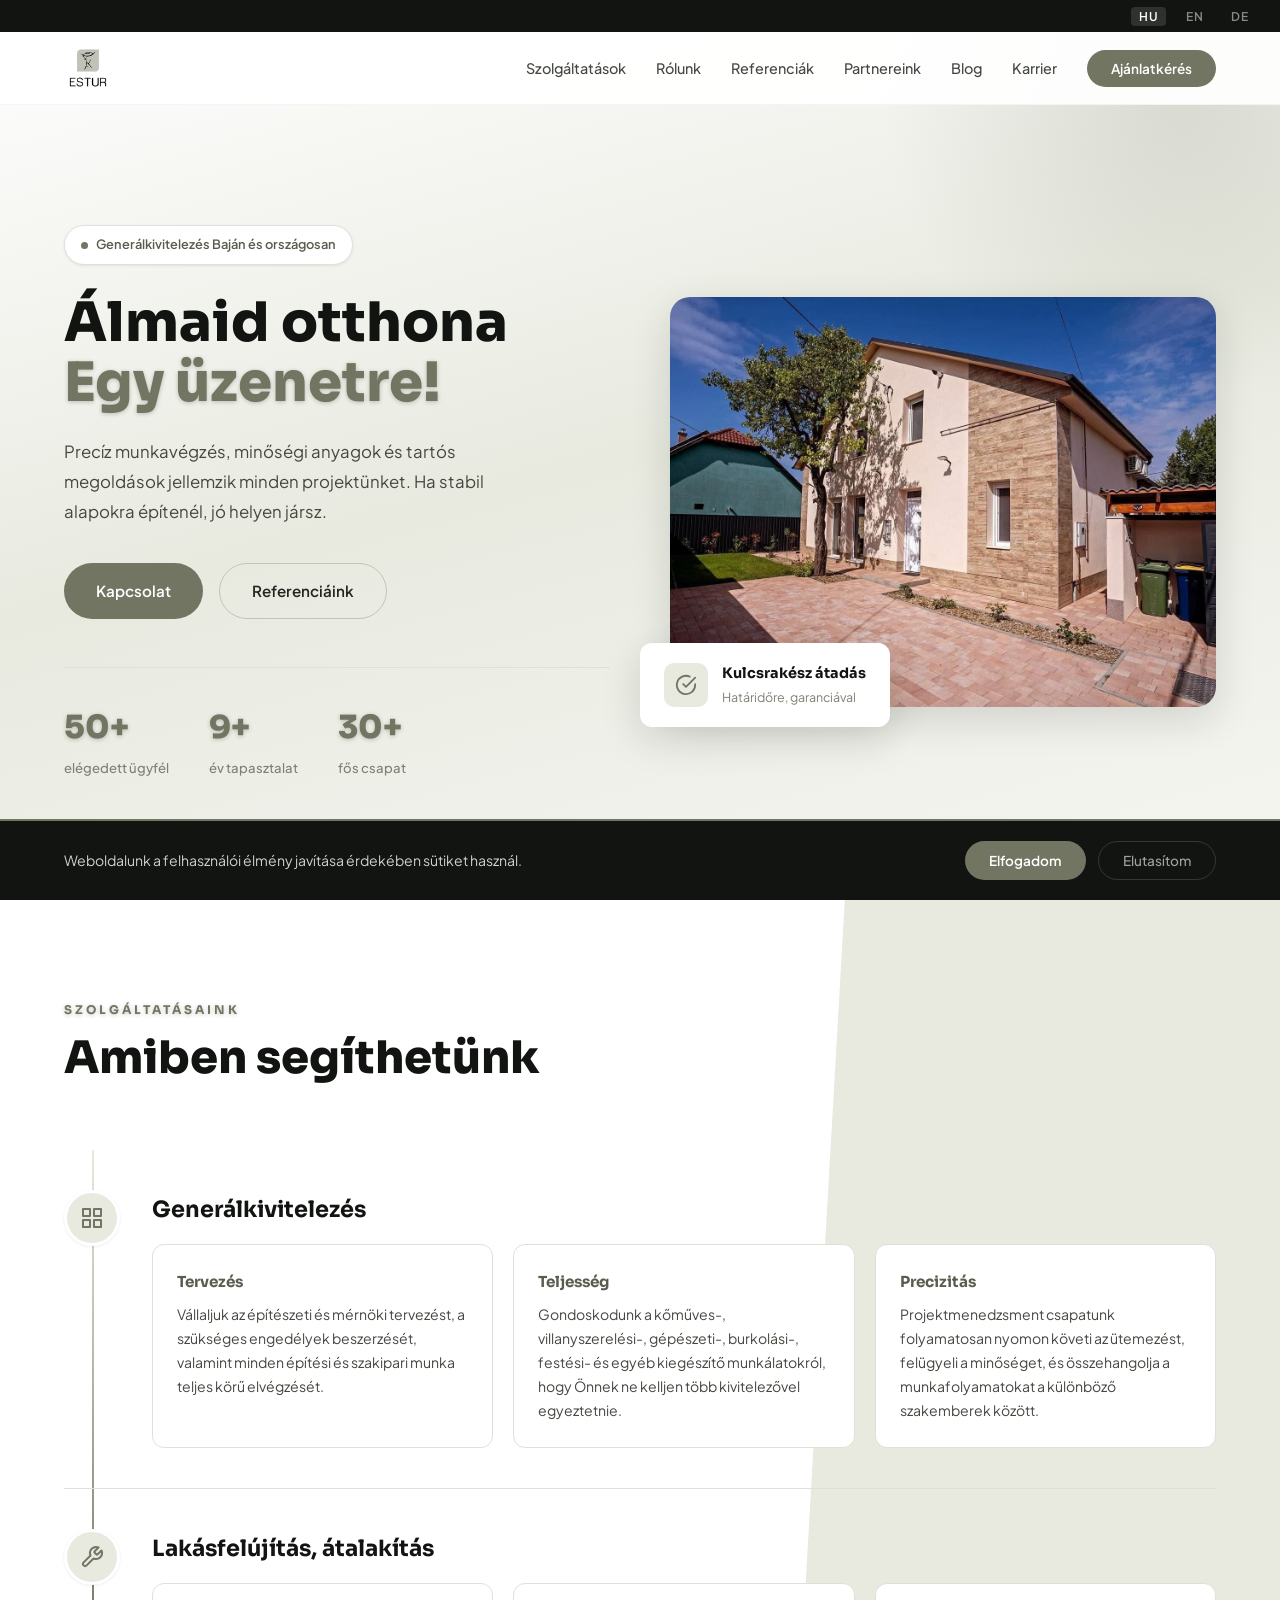
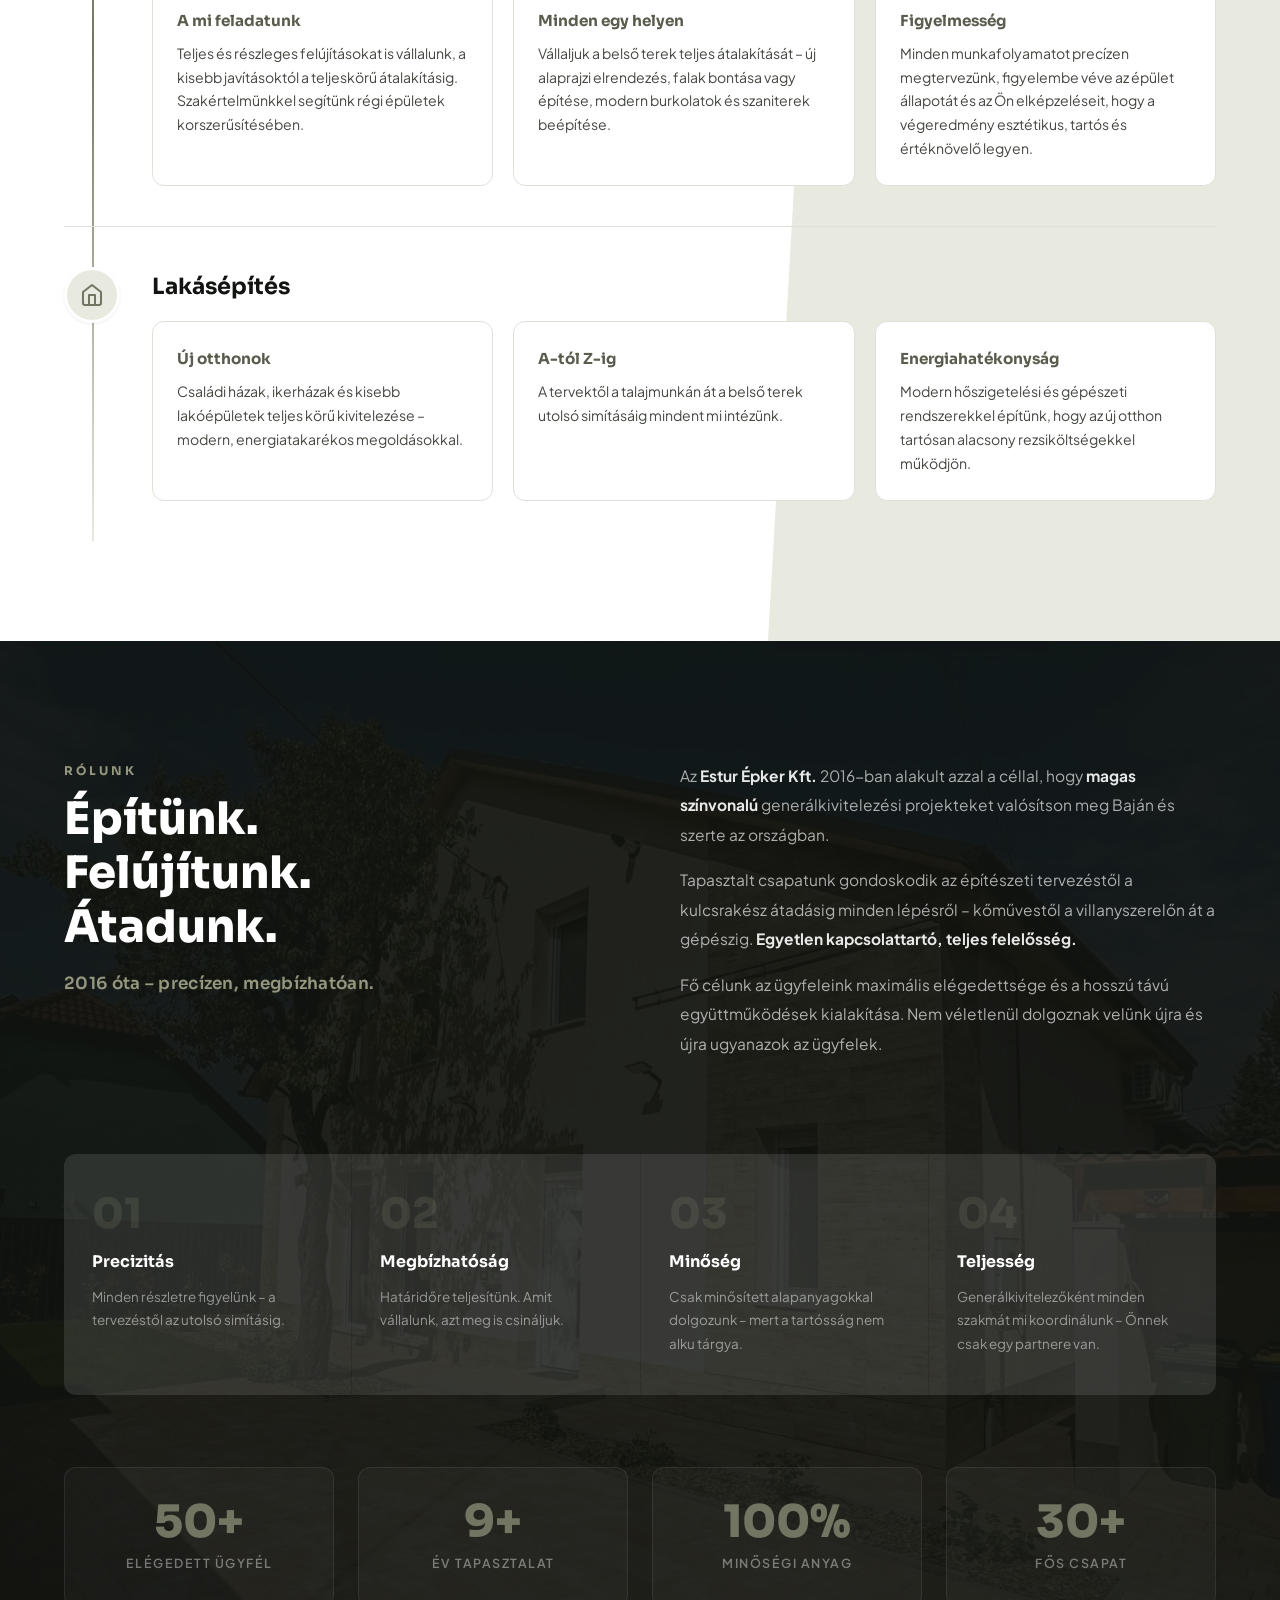
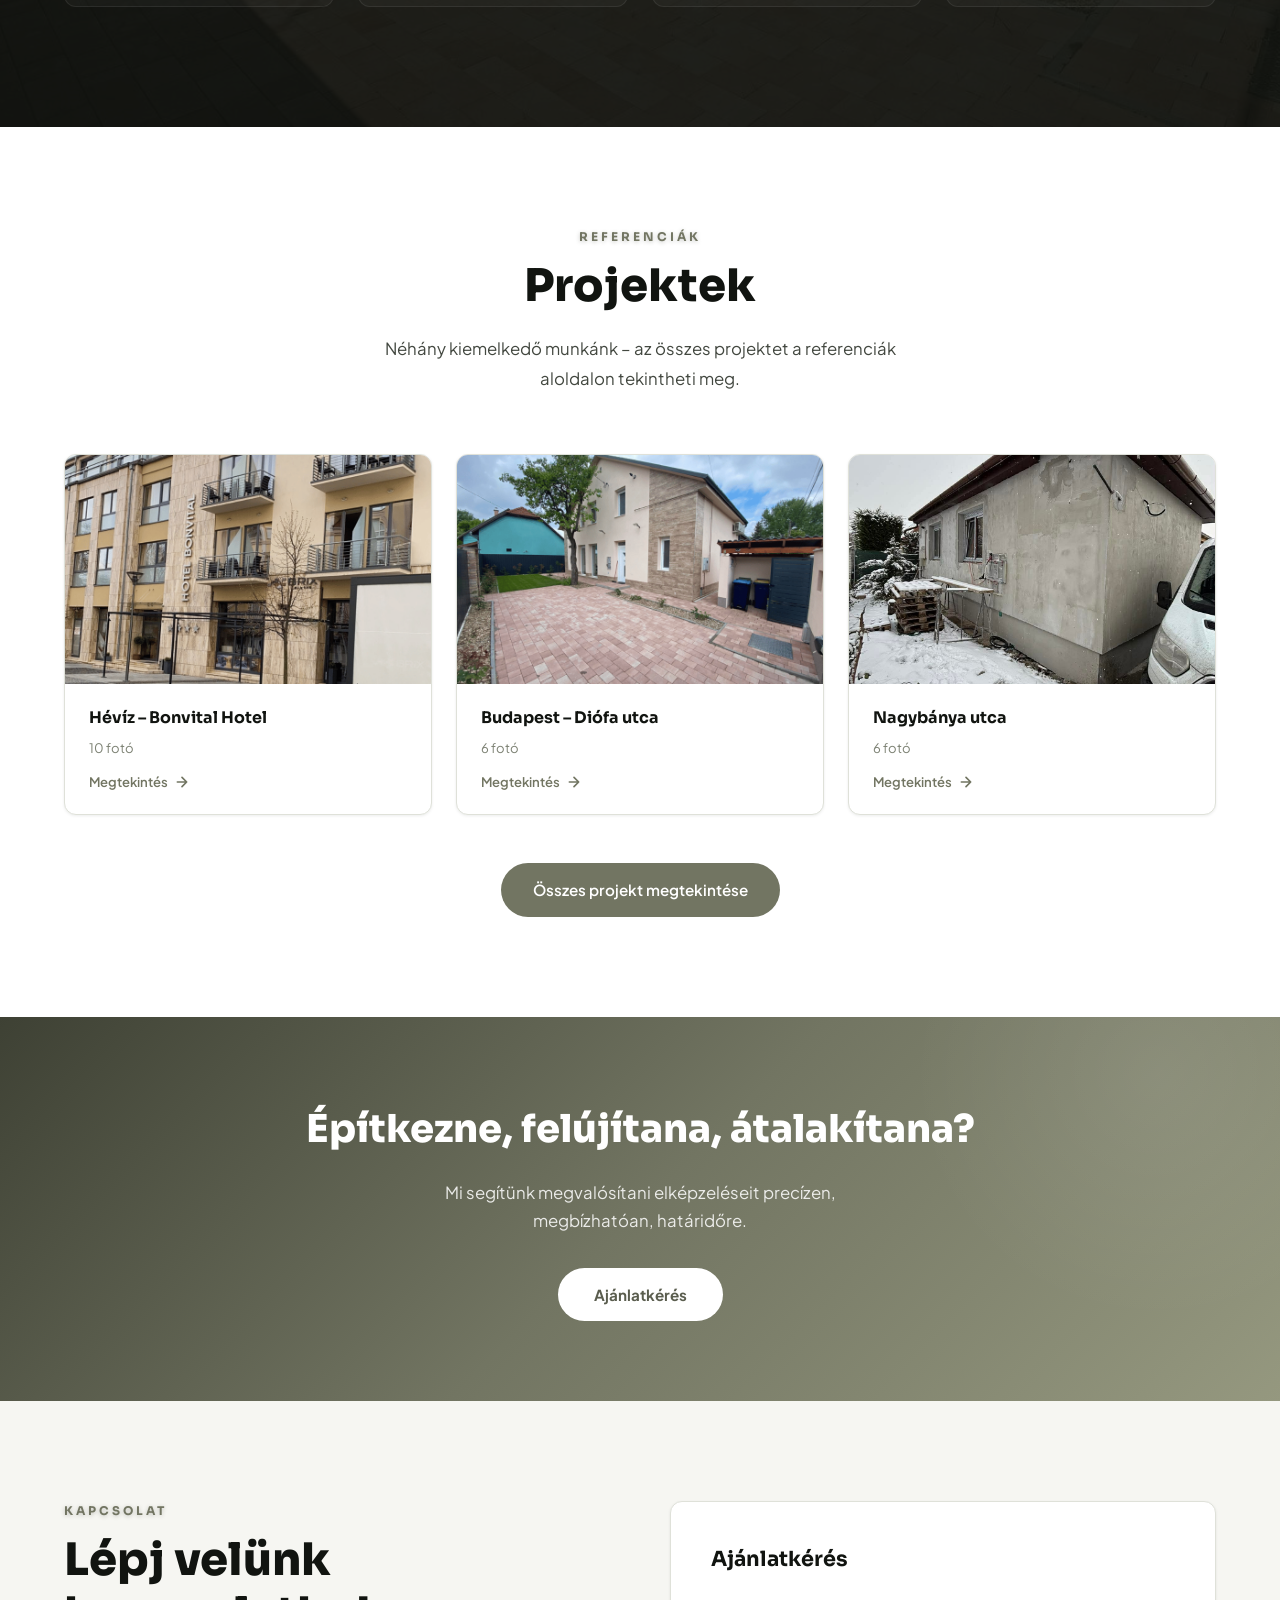
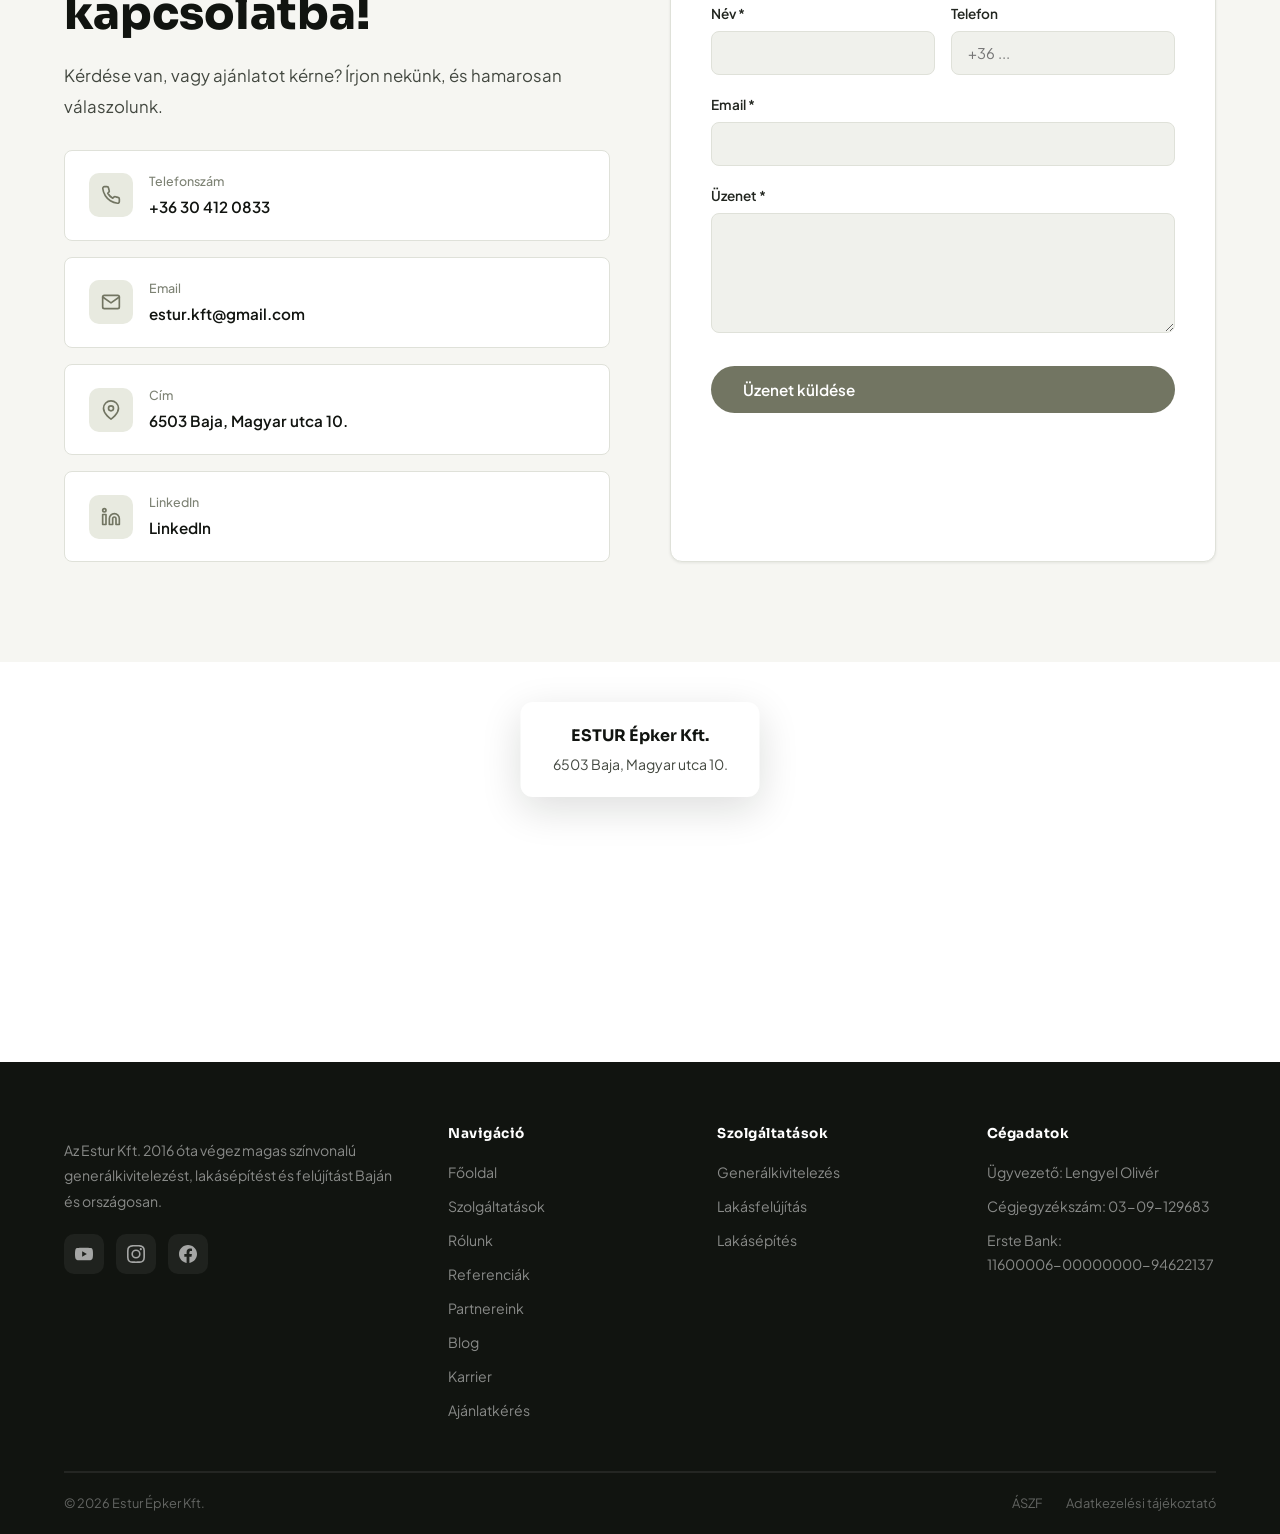
==== index.html @ 740ae1d8 "Javítás" ====
<!DOCTYPE html>
<html lang="hu">
<head>
<meta charset="UTF-8">
<meta name="viewport" content="width=device-width, initial-scale=1.0">
<title>Estur Épker Kft. | Generálkivitelezés, Lakásépítés, Felújítás — Baja</title>
<meta name="description" content="Az Estur Épker Kft. 2016 óta végez magas színvonalú generálkivitelezést, lakásépítést és otthonfelújítást Baján és környékén.">
<link rel="preconnect" href="https://fonts.googleapis.com">
<link rel="preconnect" href="https://fonts.gstatic.com" crossorigin>
<link href="https://fonts.googleapis.com/css2?family=Sora:wght@300;400;600;700;800&family=Plus+Jakarta+Sans:wght@300;400;500;600;700&display=swap" rel="stylesheet">
<link rel="stylesheet" href="assets/css/estur.css">
<style>
/* ── Hero ── */
.hero{min-height:100vh;display:flex;align-items:center;position:relative;overflow:hidden;background:linear-gradient(165deg,var(--white) 0%,var(--sage-subtle) 50%,var(--cream) 100%);padding-top:104px}
.hero::before{content:'';position:absolute;top:-200px;right:-200px;width:600px;height:600px;background:radial-gradient(circle,var(--sage-glow) 0%,transparent 70%);animation:float 6s ease-in-out infinite}
.hero-grid{display:grid;grid-template-columns:1fr 1fr;gap:60px;align-items:center;position:relative;z-index:1}
.hero-content{animation:slideR 1s ease forwards}
.hero-badge{display:inline-flex;align-items:center;gap:8px;background:var(--white);border:1px solid var(--gray-100);padding:8px 16px;border-radius:50px;font-size:.8rem;font-weight:600;color:var(--sage-dark);margin-bottom:28px;box-shadow:var(--shadow-sm)}
.hero-badge-dot{width:7px;height:7px;background:var(--sage);border-radius:50%;animation:pulse 2s infinite}
.hero h1{font-family:var(--font-h);font-size:clamp(2.2rem,5vw,3.4rem);font-weight:800;line-height:1.1;color:var(--gray-900);margin-bottom:24px}
.hero h1 .accent{color:var(--sage);text-shadow:var(--sage-text-shadow)}
.hero-desc{font-size:1.05rem;color:var(--gray-600);line-height:1.8;margin-bottom:36px;max-width:480px}
.hero-btns{display:flex;gap:16px;flex-wrap:wrap}
.hero-stats{display:flex;gap:40px;margin-top:48px;padding-top:32px;border-top:1px solid var(--gray-100)}
.hero-stat-num{font-family:var(--font-h);font-size:2rem;font-weight:800;color:var(--sage);text-shadow:var(--sage-text-shadow)}
.hero-stat-label{font-size:.82rem;color:var(--gray-400);font-weight:500;margin-top:2px}
.hero-visual{position:relative;animation:scaleIn 1s ease .3s forwards;opacity:0}
.hero-img-wrapper{position:relative;border-radius:20px;overflow:hidden;box-shadow:var(--shadow-lg);aspect-ratio:4/3}
.hero-img-wrapper img{width:100%;height:100%;object-fit:cover}
.hero-float-card{position:absolute;bottom:-20px;left:-30px;background:var(--white);padding:18px 24px;border-radius:var(--radius);box-shadow:var(--shadow-lg);display:flex;align-items:center;gap:14px;animation:float 4s ease-in-out infinite}
.hero-float-icon{width:44px;height:44px;background:var(--sage-subtle);border-radius:10px;display:flex;align-items:center;justify-content:center}
.hero-float-icon svg{width:22px;height:22px;color:var(--sage)}
.hero-float-title{font-family:var(--font-h);font-weight:700;font-size:.9rem;color:var(--gray-900)}
.hero-float-sub{font-size:.78rem;color:var(--gray-400);margin-top:2px}

/* ── Services ── */
.services{background:var(--white);position:relative;overflow:hidden}
.services::before{content:'';position:absolute;top:0;right:0;width:40%;height:100%;background:var(--sage-subtle);clip-path:polygon(15% 0,100% 0,100% 100%,0 100%);z-index:0}
.services .container{position:relative;z-index:1}
.services-header{margin-bottom:64px}
.services-timeline{display:flex;flex-direction:column;position:relative}
.services-timeline::before{content:'';position:absolute;left:28px;top:0;bottom:0;width:2px;background:linear-gradient(to bottom,var(--sage-subtle),var(--sage),var(--sage-subtle))}
.svc-item{display:grid;grid-template-columns:56px 1fr;gap:32px;padding:40px 0}
.svc-item+.svc-item{border-top:1px solid var(--gray-100)}
.svc-dot{width:56px;height:56px;background:var(--sage-subtle);border-radius:50%;display:flex;align-items:center;justify-content:center;position:relative;z-index:1;transition:var(--tr);border:3px solid var(--white);box-shadow:var(--shadow-sm)}
.svc-item:hover .svc-dot{background:var(--sage);transform:scale(1.1)}
.svc-dot svg{width:24px;height:24px;color:var(--sage);transition:var(--tr)}
.svc-item:hover .svc-dot svg{color:white}
.svc-body h3{font-family:var(--font-h);font-size:1.4rem;font-weight:700;color:var(--gray-900);margin-bottom:16px}
.svc-details{display:grid;grid-template-columns:1fr 1fr 1fr;gap:20px}
.svc-detail{background:var(--white);border:1px solid var(--gray-100);border-radius:var(--radius);padding:24px;transition:var(--tr)}
.svc-detail:hover{border-color:var(--sage);box-shadow:var(--shadow-md);transform:translateY(-3px)}
.svc-detail h4{font-family:var(--font-h);font-size:.95rem;font-weight:700;color:var(--sage-dark);margin-bottom:8px}
.svc-detail p{font-size:.88rem;color:var(--gray-600);line-height:1.7}

/* ── About ── */
.about{background:var(--gray-900);position:relative;overflow:hidden;padding:120px 0}
.about::before{content:'';position:absolute;inset:0;background:url('assets/images/hero.jpeg') center/cover no-repeat;opacity:.07}
.about-inner{position:relative;z-index:1}
.about-top{display:grid;grid-template-columns:1fr 1fr;gap:80px;align-items:start;margin-bottom:80px}
.about-left .section-label{color:var(--sage-light)}
.about-left .section-title{color:white;margin-bottom:0}
.about-tagline{font-family:var(--font-h);font-size:1.05rem;font-weight:600;color:var(--sage-light);margin-top:16px;text-shadow:var(--sage-text-shadow);letter-spacing:.3px}
.about-right p{color:rgba(255,255,255,.65);line-height:1.9;margin-bottom:16px;font-size:.97rem}
.about-right strong{color:rgba(255,255,255,.9)}
.about-pillars{display:grid;grid-template-columns:repeat(4,1fr);gap:1px;background:rgba(255,255,255,.08);border-radius:var(--radius);overflow:hidden;margin-bottom:72px}
.about-pillar{background:rgba(255,255,255,.03);padding:40px 28px;transition:var(--tr);position:relative;overflow:hidden}
.about-pillar::before{content:'';position:absolute;bottom:0;left:0;right:0;height:2px;background:var(--sage);transform:scaleX(0);transition:var(--tr);transform-origin:left}
.about-pillar:hover{background:rgba(255,255,255,.07)}
.about-pillar:hover::before{transform:scaleX(1)}
.pillar-num{font-family:var(--font-h);font-size:2.6rem;font-weight:800;color:var(--sage);opacity:.25;line-height:1;margin-bottom:12px}
.pillar-title{font-family:var(--font-h);font-size:1rem;font-weight:700;color:white;margin-bottom:10px}
.pillar-text{font-size:.84rem;color:rgba(255,255,255,.5);line-height:1.75}
.about-bottom{display:grid;grid-template-columns:repeat(4,1fr);gap:24px}
.about-stat{text-align:center;padding:32px 20px;border:1px solid rgba(255,255,255,.08);border-radius:var(--radius);background:rgba(255,255,255,.03);transition:var(--tr)}
.about-stat:hover{border-color:var(--sage);background:rgba(114,117,98,.08)}
.about-stat-num{font-family:var(--font-h);font-size:2.8rem;font-weight:800;color:var(--sage);line-height:1}
.about-stat-label{font-size:.78rem;color:rgba(255,255,255,.4);font-weight:600;text-transform:uppercase;letter-spacing:1.5px;margin-top:8px}

/* ── References Preview ── */
.references{background:var(--white)}
.references-header{text-align:center;margin-bottom:60px}
.references-header .section-sub{margin:0 auto}
.ref-preview-grid{display:grid;grid-template-columns:repeat(3,1fr);gap:24px}
.ref-preview-card{border-radius:var(--radius);overflow:hidden;box-shadow:var(--shadow-sm);border:1px solid var(--gray-100);transition:var(--tr);text-decoration:none;display:block;background:var(--white)}
.ref-preview-card:hover{transform:translateY(-5px);box-shadow:var(--shadow-lg);border-color:var(--sage-light)}
.ref-preview-thumb{aspect-ratio:16/10;overflow:hidden}
.ref-preview-thumb img{width:100%;height:100%;object-fit:cover;transition:transform .5s ease}
.ref-preview-card:hover .ref-preview-thumb img{transform:scale(1.07)}
.ref-preview-body{padding:20px 24px}
.ref-preview-body h3{font-family:var(--font-h);font-size:1rem;font-weight:700;color:var(--gray-900);margin-bottom:6px}
.ref-preview-count{font-size:.82rem;color:var(--gray-400)}
.ref-preview-arrow{display:inline-flex;align-items:center;gap:6px;margin-top:12px;font-size:.82rem;font-weight:600;color:var(--sage)}

/* ── Contact ── */
.contact{background:var(--cream)}
.contact-grid{display:grid;grid-template-columns:1fr 1fr;gap:60px}
.contact-info-cards{display:flex;flex-direction:column;gap:16px;margin-top:28px}
.contact-card{display:flex;align-items:center;gap:16px;background:var(--white);padding:20px 24px;border-radius:var(--radius-sm);border:1px solid var(--gray-100);transition:var(--tr)}
.contact-card:hover{border-color:var(--sage-subtle);box-shadow:var(--shadow-sm)}
.cc-icon{width:44px;height:44px;min-width:44px;background:var(--sage-subtle);border-radius:10px;display:flex;align-items:center;justify-content:center}
.cc-icon svg{width:20px;height:20px;color:var(--sage)}
.cc-label{font-size:.78rem;color:var(--gray-400);font-weight:500}
.cc-value{font-weight:600;color:var(--gray-900);font-size:.95rem;margin-top:2px}
.cc-value a{color:var(--gray-900);text-decoration:none}
.cc-value a:hover{color:var(--sage)}
.contact-form-wrapper{background:var(--white);padding:40px;border-radius:var(--radius);border:1px solid var(--gray-100);box-shadow:var(--shadow-sm)}
.contact-form-wrapper h3{font-family:var(--font-h);font-size:1.3rem;font-weight:700;color:var(--gray-900);margin-bottom:24px}
.form-group{margin-bottom:18px}
.form-group label{display:block;font-size:.85rem;font-weight:600;color:var(--gray-800);margin-bottom:6px}
.form-group input,.form-group textarea,.form-group select{width:100%;padding:12px 16px;border:1.5px solid var(--gray-100);border-radius:var(--radius-sm);font-family:var(--font-b);font-size:.92rem;color:var(--gray-800);background:var(--gray-50);transition:var(--tr);outline:none}
.form-group input:focus,.form-group textarea:focus,.form-group select:focus{border-color:var(--sage);box-shadow:0 0 0 3px var(--sage-glow);background:var(--white)}
.form-group textarea{resize:vertical;min-height:120px}
.form-row{display:grid;grid-template-columns:1fr 1fr;gap:16px}
.form-submit{width:100%;margin-top:8px}

/* ── Responsive (page-specific overrides) ── */
@media(max-width:968px){
  .hero-grid{grid-template-columns:1fr;gap:40px}
  .hero-visual{max-width:500px}
  .hero-float-card{left:auto;right:20px;bottom:-10px}
  .about-top{grid-template-columns:1fr;gap:40px}
  .about-pillars{grid-template-columns:1fr 1fr}
  .about-bottom{grid-template-columns:1fr 1fr}
  .svc-details{grid-template-columns:1fr 1fr}
  .services::before{display:none}
  .contact-grid{grid-template-columns:1fr}
  .ref-preview-grid{grid-template-columns:1fr 1fr}
}
@media(max-width:640px){
  .hero-stats{gap:24px;flex-wrap:wrap}
  .hero-btns{flex-direction:column}
  .form-row{grid-template-columns:1fr}
  .about-pillars{grid-template-columns:1fr}
  .about-bottom{grid-template-columns:1fr 1fr}
  .svc-details{grid-template-columns:1fr}
  .ref-preview-grid{grid-template-columns:1fr}
}
</style>
</head>
<body>

<!-- LANG BAR -->
<div class="lang-bar">
  <button class="lang-btn active" onclick="setLang('hu')">HU</button>
  <button class="lang-btn" onclick="setLang('en')">EN</button>
  <button class="lang-btn" onclick="setLang('de')">DE</button>
</div>

<!-- NAVBAR -->
<nav class="navbar" id="navbar"><div class="nav-inner">
  <a href="index.html" class="nav-logo"><img src="assets/images/logo.png" alt="Estur Épker Kft."></a>
  <ul class="nav-links">
    <li><a href="szolgaltatasok.html" data-hu="Szolgáltatások" data-en="Services" data-de="Leistungen">Szolgáltatások</a></li>
    <li><a href="rolunk.html" data-hu="Rólunk" data-en="About Us" data-de="Über uns">Rólunk</a></li>
    <li><a href="referenciak.html" data-hu="Referenciák" data-en="References" data-de="Referenzen">Referenciák</a></li>
    <li><a href="partnereink.html" data-hu="Partnereink" data-en="Partners" data-de="Partner">Partnereink</a></li>
    <li><a href="blog.html" data-hu="Blog" data-en="Blog" data-de="Blog">Blog</a></li>
    <li><a href="karrier.html" data-hu="Karrier" data-en="Careers" data-de="Karriere">Karrier</a></li>
    <li><a href="ajanlatkeres.html" class="nav-cta" data-hu="Ajánlatkérés" data-en="Get a Quote" data-de="Angebot">Ajánlatkérés</a></li>
  </ul>
  <button class="hamburger" id="hamburger" aria-label="Menü" aria-expanded="false">
    <span class="bar"></span>
    <span class="bar"></span>
    <span class="bar"></span>
  </button>
</div></nav>
<div class="mobile-menu" id="mobileMenu" aria-hidden="true">
  <div class="mobile-menu-inner">
    <button class="mobile-close" id="mobileClose" aria-label="Bezárás" onclick="closeMobile()">
      <span></span>
      <span></span>
    </button>
    <nav class="mobile-nav-items">
      <a class="mobile-nav-item" href="index.html" onclick="closeMobile()">
        <span class="mobile-nav-num">01</span>
        <span class="mobile-nav-label" data-hu="Főoldal" data-en="Home" data-de="Startseite">Főoldal</span>
      </a>
      <a class="mobile-nav-item" href="szolgaltatasok.html" onclick="closeMobile()">
        <span class="mobile-nav-num">02</span>
        <span class="mobile-nav-label" data-hu="Szolgáltatások" data-en="Services" data-de="Leistungen">Szolgáltatások</span>
      </a>
      <a class="mobile-nav-item" href="rolunk.html" onclick="closeMobile()">
        <span class="mobile-nav-num">03</span>
        <span class="mobile-nav-label" data-hu="Rólunk" data-en="About Us" data-de="Über uns">Rólunk</span>
      </a>
      <a class="mobile-nav-item" href="referenciak.html" onclick="closeMobile()">
        <span class="mobile-nav-num">04</span>
        <span class="mobile-nav-label" data-hu="Referenciák" data-en="References" data-de="Referenzen">Referenciák</span>
      </a>
      <a class="mobile-nav-item" href="partnereink.html" onclick="closeMobile()">
        <span class="mobile-nav-num">05</span>
        <span class="mobile-nav-label" data-hu="Partnereink" data-en="Partners" data-de="Partner">Partnereink</span>
      </a>
      <a class="mobile-nav-item" href="blog.html" onclick="closeMobile()">
        <span class="mobile-nav-num">06</span>
        <span class="mobile-nav-label" data-hu="Blog" data-en="Blog" data-de="Blog">Blog</span>
      </a>
      <a class="mobile-nav-item" href="karrier.html" onclick="closeMobile()">
        <span class="mobile-nav-num">07</span>
        <span class="mobile-nav-label" data-hu="Karrier" data-en="Careers" data-de="Karriere">Karrier</span>
      </a>
    </nav>
    <a href="ajanlatkeres.html" class="mobile-menu-cta" onclick="closeMobile()" data-hu="Ajánlatkérés →" data-en="Get a Quote →" data-de="Angebot →">Ajánlatkérés →</a>
    <div class="mobile-menu-footer">
      <span>Estur Épker Kft.</span>
      <div class="mobile-menu-footer-dot"></div>
      <span>Baja, 2016 óta</span>
    </div>
  </div>
</div>
<!-- HERO -->
<section class="hero"><div class="container"><div class="hero-grid">
  <div class="hero-content">
    <div class="hero-badge"><span class="hero-badge-dot"></span><span data-hu="Generálkivitelezés Baján és országosan" data-en="General contracting in Baja and nationwide" data-de="Generalunternehmen in Baja und landesweit">Generálkivitelezés Baján és országosan</span></div>
    <h1 data-hu="Álmaid otthona<br><span class='accent'>Egy üzenetre!</span>" data-en="Your Dream Home<br><span class='accent'>One Message Away!</span>" data-de="Dein Traumhaus<br><span class='accent'>Eine Nachricht entfernt!</span>">Álmaid otthona<br><span class="accent">Egy üzenetre!</span></h1>
    <p class="hero-desc" data-hu="Precíz munkavégzés, minőségi anyagok és tartós megoldások jellemzik minden projektünket. Ha stabil alapokra építenél, jó helyen jársz." data-en="Precise workmanship, quality materials and lasting solutions characterize every project. If you want to build on solid foundations, you're in the right place." data-de="Präzise Arbeit, hochwertige Materialien und dauerhafte Lösungen kennzeichnen jedes unserer Projekte. Wenn Sie auf soliden Fundamenten bauen möchten, sind Sie hier richtig.">Precíz munkavégzés, minőségi anyagok és tartós megoldások jellemzik minden projektünket. Ha stabil alapokra építenél, jó helyen jársz.</p>
    <div class="hero-btns">
      <a href="#kapcsolat" class="btn-primary" data-hu="Kapcsolat" data-en="Contact" data-de="Kontakt">Kapcsolat <svg class="arr" viewBox="0 0 24 24" fill="none" stroke="currentColor" stroke-width="2.5" stroke-linecap="round" stroke-linejoin="round"><path d="M5 12h14M12 5l7 7-7 7"/></svg></a>
      <a href="#referenciak" class="btn-secondary" data-hu="Referenciáink" data-en="Our References" data-de="Unsere Referenzen">Referenciáink</a>
    </div>
    <div class="hero-stats">
      <div><div class="hero-stat-num">50+</div><div class="hero-stat-label" data-hu="elégedett ügyfél" data-en="satisfied clients" data-de="zufriedene Kunden">elégedett ügyfél</div></div>
      <div><div class="hero-stat-num">9+</div><div class="hero-stat-label" data-hu="év tapasztalat" data-en="years experience" data-de="Jahre Erfahrung">év tapasztalat</div></div>
      <div><div class="hero-stat-num">30+</div><div class="hero-stat-label" data-hu="fős csapat" data-en="team members" data-de="Teammitglieder">fős csapat</div></div>
    </div>
  </div>
  <div class="hero-visual">
    <div class="hero-img-wrapper"><img src="assets/images/hero.jpeg" alt="Estur Épker Kft."></div>
    <div class="hero-float-card">
      <div class="hero-float-icon"><svg viewBox="0 0 24 24" fill="none" stroke="currentColor" stroke-width="2" stroke-linecap="round" stroke-linejoin="round"><path d="M22 11.08V12a10 10 0 1 1-5.93-9.14"/><polyline points="22 4 12 14.01 9 11.01"/></svg></div>
      <div><div class="hero-float-title" data-hu="Kulcsrakész átadás" data-en="Turnkey delivery" data-de="Schlüsselfertige Übergabe">Kulcsrakész átadás</div><div class="hero-float-sub" data-hu="Határidőre, garanciával" data-en="On time, with warranty" data-de="Termingerecht, mit Garantie">Határidőre, garanciával</div></div>
    </div>
  </div>
</div></div></section>

<!-- SERVICES -->
<section class="services section" id="szolgaltatasok"><div class="container">
  <div class="services-header reveal"><div class="section-label" data-hu="Szolgáltatásaink" data-en="Our Services" data-de="Unsere Leistungen">Szolgáltatásaink</div><h2 class="section-title" data-hu="Amiben segíthetünk" data-en="How We Can Help" data-de="Wie wir helfen können">Amiben segíthetünk</h2></div>
  <div class="services-timeline">
    <div class="svc-item reveal">
      <div class="svc-dot"><svg viewBox="0 0 24 24" fill="none" stroke="currentColor" stroke-width="2" stroke-linecap="round" stroke-linejoin="round"><rect x="3" y="3" width="7" height="7"/><rect x="14" y="3" width="7" height="7"/><rect x="3" y="14" width="7" height="7"/><rect x="14" y="14" width="7" height="7"/></svg></div>
      <div class="svc-body"><h3 data-hu="Generálkivitelezés" data-en="General Contracting" data-de="Generalunternehmen">Generálkivitelezés</h3>
        <div class="svc-details">
          <div class="svc-detail"><h4 data-hu="Tervezés" data-en="Planning" data-de="Planung">Tervezés</h4><p data-hu="Vállaljuk az építészeti és mérnöki tervezést, a szükséges engedélyek beszerzését, valamint minden építési és szakipari munka teljes körű elvégzését." data-en="We undertake architectural and engineering planning, obtaining necessary permits, and the complete execution of all construction and specialist work." data-de="Wir übernehmen die architektonische und technische Planung, die Einholung der erforderlichen Genehmigungen sowie die vollständige Durchführung aller Bau- und Facharbeiten.">Vállaljuk az építészeti és mérnöki tervezést, a szükséges engedélyek beszerzését, valamint minden építési és szakipari munka teljes körű elvégzését.</p></div>
          <div class="svc-detail"><h4 data-hu="Teljesség" data-en="Completeness" data-de="Vollständigkeit">Teljesség</h4><p data-hu="Gondoskodunk a kőműves-, villanyszerelési-, gépészeti-, burkolási-, festési- és egyéb kiegészítő munkálatokról, hogy Önnek ne kelljen több kivitelezővel egyeztetnie." data-en="We take care of masonry, electrical, mechanical, tiling, painting and other supplementary work, so you don't have to coordinate with multiple contractors." data-de="Wir kümmern uns um Maurer-, Elektro-, Mechanik-, Fliesen-, Maler- und sonstige Ergänzungsarbeiten, damit Sie nicht mit mehreren Auftragnehmern koordinieren müssen.">Gondoskodunk a kőműves-, villanyszerelési-, gépészeti-, burkolási-, festési- és egyéb kiegészítő munkálatokról, hogy Önnek ne kelljen több kivitelezővel egyeztetnie.</p></div>
          <div class="svc-detail"><h4 data-hu="Precizitás" data-en="Precision" data-de="Präzision">Precizitás</h4><p data-hu="Projektmenedzsment csapatunk folyamatosan nyomon követi az ütemezést, felügyeli a minőséget, és összehangolja a munkafolyamatokat a különböző szakemberek között." data-en="Our project management team continuously monitors schedules, supervises quality, and coordinates workflows between different specialists." data-de="Unser Projektmanagement-Team überwacht kontinuierlich die Zeitpläne, kontrolliert die Qualität und koordiniert die Arbeitsabläufe zwischen den verschiedenen Fachleuten.">Projektmenedzsment csapatunk folyamatosan nyomon követi az ütemezést, felügyeli a minőséget, és összehangolja a munkafolyamatokat a különböző szakemberek között.</p></div>
        </div>
      </div>
    </div>
    <div class="svc-item reveal">
      <div class="svc-dot"><svg viewBox="0 0 24 24" fill="none" stroke="currentColor" stroke-width="2" stroke-linecap="round" stroke-linejoin="round"><path d="M14.7 6.3a1 1 0 0 0 0 1.4l1.6 1.6a1 1 0 0 0 1.4 0l3.77-3.77a6 6 0 0 1-7.94 7.94l-6.91 6.91a2.12 2.12 0 0 1-3-3l6.91-6.91a6 6 0 0 1 7.94-7.94l-3.76 3.76z"/></svg></div>
      <div class="svc-body"><h3 data-hu="Lakásfelújítás, átalakítás" data-en="Renovation & Remodeling" data-de="Renovierung & Umbau">Lakásfelújítás, átalakítás</h3>
        <div class="svc-details">
          <div class="svc-detail"><h4 data-hu="A mi feladatunk" data-en="Our Task" data-de="Unsere Aufgabe">A mi feladatunk</h4><p data-hu="Teljes és részleges felújításokat is vállalunk, a kisebb javításoktól a teljeskörű átalakításig. Szakértelmünkkel segítünk régi épületek korszerűsítésében." data-en="We undertake both complete and partial renovations, from minor repairs to full-scale remodeling. Our expertise helps modernize older buildings." data-de="Wir übernehmen sowohl vollständige als auch teilweise Renovierungen, von kleineren Reparaturen bis hin zu umfassenden Umbauten.">Teljes és részleges felújításokat is vállalunk, a kisebb javításoktól a teljeskörű átalakításig. Szakértelmünkkel segítünk régi épületek korszerűsítésében.</p></div>
          <div class="svc-detail"><h4 data-hu="Minden egy helyen" data-en="All in One Place" data-de="Alles aus einer Hand">Minden egy helyen</h4><p data-hu="Vállaljuk a belső terek teljes átalakítását – új alaprajzi elrendezés, falak bontása vagy építése, modern burkolatok és szaniterek beépítése." data-en="We undertake complete interior remodeling – new floor plans, wall demolition or construction, modern tiling and sanitary installations." data-de="Wir übernehmen die komplette Innenraumgestaltung – neue Grundrisse, Wandabriss oder -bau, moderne Fliesen und Sanitärinstallationen.">Vállaljuk a belső terek teljes átalakítását – új alaprajzi elrendezés, falak bontása vagy építése, modern burkolatok és szaniterek beépítése.</p></div>
          <div class="svc-detail"><h4 data-hu="Figyelmesség" data-en="Attentiveness" data-de="Aufmerksamkeit">Figyelmesség</h4><p data-hu="Minden munkafolyamatot precízen megtervezünk, figyelembe véve az épület állapotát és az Ön elképzeléseit, hogy a végeredmény esztétikus, tartós és értéknövelő legyen." data-en="We carefully plan every workflow, taking into account the building's condition and your vision." data-de="Wir planen jeden Arbeitsablauf sorgfältig unter Berücksichtigung des Gebäudezustands und Ihrer Vorstellungen.">Minden munkafolyamatot precízen megtervezünk, figyelembe véve az épület állapotát és az Ön elképzeléseit, hogy a végeredmény esztétikus, tartós és értéknövelő legyen.</p></div>
        </div>
      </div>
    </div>
    <div class="svc-item reveal">
      <div class="svc-dot"><svg viewBox="0 0 24 24" fill="none" stroke="currentColor" stroke-width="2" stroke-linecap="round" stroke-linejoin="round"><path d="M3 9l9-7 9 7v11a2 2 0 0 1-2 2H5a2 2 0 0 1-2-2z"/><polyline points="9 22 9 12 15 12 15 22"/></svg></div>
      <div class="svc-body"><h3 data-hu="Lakásépítés" data-en="Residential Construction" data-de="Wohnungsbau">Lakásépítés</h3>
        <div class="svc-details">
          <div class="svc-detail"><h4 data-hu="Új otthonok" data-en="New Homes" data-de="Neue Häuser">Új otthonok</h4><p data-hu="Családi házak, ikerházak és kisebb lakóépületek teljes körű kivitelezése – modern, energiatakarékos megoldásokkal." data-en="Complete construction of family houses, semi-detached houses and smaller residential buildings with modern, energy-efficient solutions." data-de="Kompletter Bau von Einfamilienhäusern, Doppelhaushälften und kleineren Wohngebäuden mit modernen, energieeffizienten Lösungen.">Családi házak, ikerházak és kisebb lakóépületek teljes körű kivitelezése – modern, energiatakarékos megoldásokkal.</p></div>
          <div class="svc-detail"><h4 data-hu="A-tól Z-ig" data-en="From A to Z" data-de="Von A bis Z">A-tól Z-ig</h4><p data-hu="A tervektől a talajmunkán át a belső terek utolsó simításáig mindent mi intézünk." data-en="From plans through groundwork to the final touches on interior spaces, we handle everything." data-de="Von den Plänen über die Erdarbeiten bis zu den letzten Feinarbeiten – wir kümmern uns um alles.">A tervektől a talajmunkán át a belső terek utolsó simításáig mindent mi intézünk.</p></div>
          <div class="svc-detail"><h4 data-hu="Energiahatékonyság" data-en="Energy Efficiency" data-de="Energieeffizienz">Energiahatékonyság</h4><p data-hu="Modern hőszigetelési és gépészeti rendszerekkel építünk, hogy az új otthon tartósan alacsony rezsiköltségekkel működjön." data-en="We build with modern thermal insulation and mechanical systems so that the new home operates with permanently low utility costs." data-de="Wir bauen mit moderner Wärmedämmung und Haustechnik, damit das neue Zuhause dauerhaft niedrige Betriebskosten hat.">Modern hőszigetelési és gépészeti rendszerekkel építünk, hogy az új otthon tartósan alacsony rezsiköltségekkel működjön.</p></div>
        </div>
      </div>
    </div>
  </div>
</div></section>

<!-- ABOUT -->
<section class="about" id="rolunk"><div class="container about-inner">
  <div class="about-top reveal">
    <div class="about-left">
      <div class="section-label" data-hu="Rólunk" data-en="About Us" data-de="Über uns">Rólunk</div>
      <h2 class="section-title" data-hu="Építünk.<br>Felújítunk.<br>Átadunk." data-en="We Build.<br>Renovate.<br>Deliver." data-de="Wir bauen.<br>Renovieren.<br>Übergeben.">Építünk.<br>Felújítunk.<br>Átadunk.</h2>
      <p class="about-tagline" data-hu="2016 óta – precízen, megbízhatóan." data-en="Since 2016 – precisely, reliably." data-de="Seit 2016 – präzise, zuverlässig.">2016 óta – precízen, megbízhatóan.</p>
    </div>
    <div class="about-right">
      <p data-hu="Az <strong>Estur Épker Kft.</strong> 2016-ban alakult azzal a céllal, hogy <strong>magas színvonalú</strong> generálkivitelezési projekteket valósítson meg Baján és szerte az országban." data-en="<strong>Estur Épker Kft.</strong> was founded in 2016 with the goal of delivering <strong>high-quality</strong> general contracting projects in Baja and across the country." data-de="Die <strong>Estur Épker Kft.</strong> wurde 2016 gegründet, um <strong>hochwertige</strong> Generalunternehmer-Projekte in Baja und im ganzen Land zu realisieren.">Az <strong>Estur Épker Kft.</strong> 2016-ban alakult azzal a céllal, hogy <strong>magas színvonalú</strong> generálkivitelezési projekteket valósítson meg Baján és szerte az országban.</p>
      <p data-hu="Tapasztalt csapatunk gondoskodik az építészeti tervezéstől a kulcsrakész átadásig minden lépésről – kőművestől a villanyszerelőn át a gépészig. <strong>Egyetlen kapcsolattartó, teljes felelősség.</strong>" data-en="Our experienced team handles every step from architectural planning to turnkey handover. <strong>One contact, full responsibility.</strong>" data-de="Unser erfahrenes Team kümmert sich um jeden Schritt. <strong>Ein Ansprechpartner, volle Verantwortung.</strong>">Tapasztalt csapatunk gondoskodik az építészeti tervezéstől a kulcsrakész átadásig minden lépésről – kőművestől a villanyszerelőn át a gépészig. <strong>Egyetlen kapcsolattartó, teljes felelősség.</strong></p>
      <p data-hu="Fő célunk az ügyfeleink maximális elégedettsége és a hosszú távú együttműködések kialakítása. Nem véletlenül dolgoznak velünk újra és újra ugyanazok az ügyfelek." data-en="Our main goal is maximum client satisfaction and building long-term partnerships. It's no coincidence that clients return to us again and again." data-de="Unser Hauptziel ist die maximale Kundenzufriedenheit und der Aufbau langfristiger Partnerschaften.">Fő célunk az ügyfeleink maximális elégedettsége és a hosszú távú együttműködések kialakítása. Nem véletlenül dolgoznak velünk újra és újra ugyanazok az ügyfelek.</p>
    </div>
  </div>
  <div class="about-pillars reveal">
    <div class="about-pillar"><div class="pillar-num">01</div><div class="pillar-title" data-hu="Precizitás" data-en="Precision" data-de="Präzision">Precizitás</div><p class="pillar-text" data-hu="Minden részletre figyelünk – a tervezéstől az utolsó simításig." data-en="We pay attention to every detail – from planning to the final touch." data-de="Wir achten auf jedes Detail – von der Planung bis zum letzten Schliff.">Minden részletre figyelünk – a tervezéstől az utolsó simításig.</p></div>
    <div class="about-pillar"><div class="pillar-num">02</div><div class="pillar-title" data-hu="Megbízhatóság" data-en="Reliability" data-de="Zuverlässigkeit">Megbízhatóság</div><p class="pillar-text" data-hu="Határidőre teljesítünk. Amit vállalunk, azt meg is csináljuk." data-en="We deliver on time. What we commit to, we deliver." data-de="Wir liefern pünktlich. Was wir versprechen, das halten wir auch.">Határidőre teljesítünk. Amit vállalunk, azt meg is csináljuk.</p></div>
    <div class="about-pillar"><div class="pillar-num">03</div><div class="pillar-title" data-hu="Minőség" data-en="Quality" data-de="Qualität">Minőség</div><p class="pillar-text" data-hu="Csak minősített alapanyagokkal dolgozunk – mert a tartósság nem alku tárgya." data-en="We only use certified materials – because durability is non-negotiable." data-de="Wir verwenden nur zertifizierte Materialien – Haltbarkeit ist nicht verhandelbar.">Csak minősített alapanyagokkal dolgozunk – mert a tartósság nem alku tárgya.</p></div>
    <div class="about-pillar"><div class="pillar-num">04</div><div class="pillar-title" data-hu="Teljesség" data-en="Completeness" data-de="Vollständigkeit">Teljesség</div><p class="pillar-text" data-hu="Generálkivitelezőként minden szakmát mi koordinálunk – Önnek csak egy partnere van." data-en="As general contractors, we coordinate every trade – you have just one partner." data-de="Als Generalunternehmer koordinieren wir alle Gewerke – Sie haben nur einen Partner.">Generálkivitelezőként minden szakmát mi koordinálunk – Önnek csak egy partnere van.</p></div>
  </div>
  <div class="about-bottom reveal">
    <div class="about-stat"><div class="about-stat-num">50+</div><div class="about-stat-label" data-hu="Elégedett ügyfél" data-en="Satisfied Clients" data-de="Zufriedene Kunden">Elégedett ügyfél</div></div>
    <div class="about-stat"><div class="about-stat-num">9+</div><div class="about-stat-label" data-hu="Év tapasztalat" data-en="Years Experience" data-de="Jahre Erfahrung">Év tapasztalat</div></div>
    <div class="about-stat"><div class="about-stat-num">100%</div><div class="about-stat-label" data-hu="Minőségi anyag" data-en="Quality Materials" data-de="Qualitätsmaterialien">Minőségi anyag</div></div>
    <div class="about-stat"><div class="about-stat-num">30+</div><div class="about-stat-label" data-hu="Fős csapat" data-en="Team Members" data-de="Teammitglieder">Fős csapat</div></div>
  </div>
</div></section>

<!-- REFERENCES -->
<section class="references section" id="referenciak"><div class="container">
  <div class="references-header reveal">
    <div class="section-label" data-hu="Referenciák" data-en="References" data-de="Referenzen">Referenciák</div>
    <h2 class="section-title" data-hu="Projektek" data-en="Projects" data-de="Projekte">Projektek</h2>
    <p class="section-sub" data-hu="Néhány kiemelkedő munkánk – az összes projektet a referenciák aloldalon tekintheti meg." data-en="Some of our featured works – see all projects on the references page." data-de="Einige unserer herausragenden Arbeiten – alle Projekte auf der Referenzenseite.">Néhány kiemelkedő munkánk – az összes projektet a referenciák aloldalon tekintheti meg.</p>
  </div>
  <div class="ref-preview-grid">
    <a href="referenciak.html#bonvital" class="ref-preview-card reveal">
      <div class="ref-preview-thumb"><img src="assets/images/Referenciak/Bonvital/imgi_5_8-1.png" alt="Bonvital Hotel" loading="lazy"></div>
      <div class="ref-preview-body"><h3>Hévíz – Bonvital Hotel</h3><p class="ref-preview-count" data-hu="10 fotó" data-en="10 photos" data-de="10 Fotos">10 fotó</p><span class="ref-preview-arrow">Megtekintés <svg class="arr" viewBox="0 0 24 24" fill="none" stroke="currentColor" stroke-width="2.5" stroke-linecap="round" stroke-linejoin="round"><path d="M5 12h14M12 5l7 7-7 7"/></svg></span></div>
    </a>
    <a href="referenciak.html#diofa" class="ref-preview-card reveal">
      <div class="ref-preview-thumb"><img src="assets/images/Referenciak/Diófa utca/imgi_15_44-1.png" alt="Diófa utca" loading="lazy"></div>
      <div class="ref-preview-body"><h3>Budapest – Diófa utca</h3><p class="ref-preview-count" data-hu="6 fotó" data-en="6 photos" data-de="6 Fotos">6 fotó</p><span class="ref-preview-arrow">Megtekintés <svg class="arr" viewBox="0 0 24 24" fill="none" stroke="currentColor" stroke-width="2.5" stroke-linecap="round" stroke-linejoin="round"><path d="M5 12h14M12 5l7 7-7 7"/></svg></span></div>
    </a>
    <a href="referenciak.html#nagybanya" class="ref-preview-card reveal">
      <div class="ref-preview-thumb"><img src="assets/images/Referenciak/Nagybánya utca/imgi_21_063a5988fa95e593c1b91509ed5e927e.jpg" alt="Nagybánya utca" loading="lazy"></div>
      <div class="ref-preview-body"><h3>Nagybánya utca</h3><p class="ref-preview-count" data-hu="6 fotó" data-en="6 photos" data-de="6 Fotos">6 fotó</p><span class="ref-preview-arrow">Megtekintés <svg class="arr" viewBox="0 0 24 24" fill="none" stroke="currentColor" stroke-width="2.5" stroke-linecap="round" stroke-linejoin="round"><path d="M5 12h14M12 5l7 7-7 7"/></svg></span></div>
    </a>
  </div>
  <div style="text-align:center;margin-top:48px" class="reveal">
    <a href="referenciak.html" class="btn-primary" data-hu="Összes projekt megtekintése" data-en="View All Projects" data-de="Alle Projekte ansehen">Összes projekt megtekintése <svg class="arr" viewBox="0 0 24 24" fill="none" stroke="currentColor" stroke-width="2.5" stroke-linecap="round" stroke-linejoin="round"><path d="M5 12h14M12 5l7 7-7 7"/></svg></a>
  </div>
</div></section>

<!-- CTA -->
<section class="cta-banner"><div class="container"><div class="cta-inner reveal">
  <h2 data-hu="Építkezne, felújítana, átalakítana?" data-en="Building, renovating, remodeling?" data-de="Bauen, renovieren, umbauen?">Építkezne, felújítana, átalakítana?</h2>
  <p data-hu="Mi segítünk megvalósítani elképzeléseit precízen, megbízhatóan, határidőre." data-en="We help realize your ideas precisely, reliably, and on time." data-de="Wir helfen Ihnen, Ihre Ideen präzise, zuverlässig und termingerecht umzusetzen.">Mi segítünk megvalósítani elképzeléseit precízen, megbízhatóan, határidőre.</p>
  <a href="#kapcsolat" class="btn-white" data-hu="Ajánlatkérés" data-en="Get a Quote" data-de="Angebot anfordern">Ajánlatkérés <svg class="arr" viewBox="0 0 24 24" fill="none" stroke="currentColor" stroke-width="2.5" stroke-linecap="round" stroke-linejoin="round"><path d="M5 12h14M12 5l7 7-7 7"/></svg></a>
</div></div></section>

<!-- CONTACT -->
<section class="contact section" id="kapcsolat"><div class="container"><div class="contact-grid">
  <div class="reveal">
    <div class="section-label" data-hu="Kapcsolat" data-en="Contact" data-de="Kontakt">Kapcsolat</div>
    <h2 class="section-title" data-hu="Lépj velünk kapcsolatba!" data-en="Get in Touch!" data-de="Kontaktieren Sie uns!">Lépj velünk kapcsolatba!</h2>
    <p class="section-sub" data-hu="Kérdése van, vagy ajánlatot kérne? Írjon nekünk, és hamarosan válaszolunk." data-en="Have a question or want a quote? Write to us and we'll respond shortly." data-de="Haben Sie eine Frage oder möchten Sie ein Angebot? Schreiben Sie uns.">Kérdése van, vagy ajánlatot kérne? Írjon nekünk, és hamarosan válaszolunk.</p>
    <div class="contact-info-cards">
      <div class="contact-card"><div class="cc-icon"><svg viewBox="0 0 24 24" fill="none" stroke="currentColor" stroke-width="2" stroke-linecap="round" stroke-linejoin="round"><path d="M22 16.92v3a2 2 0 0 1-2.18 2 19.79 19.79 0 0 1-8.63-3.07 19.5 19.5 0 0 1-6-6 19.79 19.79 0 0 1-3.07-8.67A2 2 0 0 1 4.11 2h3a2 2 0 0 1 2 1.72c.127.96.361 1.903.7 2.81a2 2 0 0 1-.45 2.11L8.09 9.91a16 16 0 0 0 6 6l1.27-1.27a2 2 0 0 1 2.11-.45c.907.339 1.85.573 2.81.7A2 2 0 0 1 22 16.92z"/></svg></div><div><div class="cc-label" data-hu="Telefonszám" data-en="Phone" data-de="Telefon">Telefonszám</div><div class="cc-value"><a href="tel:+36304120833">+36 30 412 0833</a></div></div></div>
      <div class="contact-card"><div class="cc-icon"><svg viewBox="0 0 24 24" fill="none" stroke="currentColor" stroke-width="2" stroke-linecap="round" stroke-linejoin="round"><path d="M4 4h16c1.1 0 2 .9 2 2v12c0 1.1-.9 2-2 2H4c-1.1 0-2-.9-2-2V6c0-1.1.9-2 2-2z"/><polyline points="22,6 12,13 2,6"/></svg></div><div><div class="cc-label">Email</div><div class="cc-value"><a href="mailto:estur.kft@gmail.com">estur.kft@gmail.com</a></div></div></div>
      <div class="contact-card"><div class="cc-icon"><svg viewBox="0 0 24 24" fill="none" stroke="currentColor" stroke-width="2" stroke-linecap="round" stroke-linejoin="round"><path d="M21 10c0 7-9 13-9 13s-9-6-9-13a9 9 0 0 1 18 0z"/><circle cx="12" cy="10" r="3"/></svg></div><div><div class="cc-label" data-hu="Cím" data-en="Address" data-de="Adresse">Cím</div><div class="cc-value">6503 Baja, Magyar utca 10.</div></div></div>
      <div class="contact-card"><div class="cc-icon"><svg viewBox="0 0 24 24" fill="none" stroke="currentColor" stroke-width="2" stroke-linecap="round" stroke-linejoin="round"><path d="M16 8a6 6 0 0 1 6 6v7h-4v-7a2 2 0 0 0-4 0v7h-4v-7a6 6 0 0 1 6-6z"/><rect x="2" y="9" width="4" height="12"/><circle cx="4" cy="4" r="2"/></svg></div><div><div class="cc-label">LinkedIn</div><div class="cc-value"><a href="https://hu.linkedin.com/company/estur-kft" target="_blank">LinkedIn</a></div></div></div>
    </div>
  </div>
  <div class="contact-form-wrapper reveal">
    <h3 data-hu="Ajánlatkérés" data-en="Request a Quote" data-de="Angebot anfordern">Ajánlatkérés</h3>
    <form action="https://formspree.io/f/YOUR_FORMSPREE_ID" method="POST" id="contactForm">
      <div class="form-row"><div class="form-group"><label for="name" data-hu="Név *" data-en="Name *" data-de="Name *">Név *</label><input type="text" id="name" name="name" required></div><div class="form-group"><label for="phone" data-hu="Telefon" data-en="Phone" data-de="Telefon">Telefon</label><input type="tel" id="phone" name="phone" placeholder="+36 ..."></div></div>
      <div class="form-group"><label for="email">Email *</label><input type="email" id="email" name="email" required></div>
      <div class="form-group"><label for="message" data-hu="Üzenet *" data-en="Message *" data-de="Nachricht *">Üzenet *</label><textarea id="message" name="message" required></textarea></div>
      <button type="submit" class="btn-primary form-submit" data-hu="Üzenet küldése" data-en="Send Message" data-de="Nachricht senden">Üzenet küldése <svg class="arr" viewBox="0 0 24 24" fill="none" stroke="currentColor" stroke-width="2.5" stroke-linecap="round" stroke-linejoin="round"><path d="M5 12h14M12 5l7 7-7 7"/></svg></button>
    </form>
  </div>
</div></div></section>

<!-- MAP -->
<div class="map-section">
  <div class="map-overlay"><h3>ESTUR Épker Kft.</h3><p>6503 Baja, Magyar utca 10.</p></div>
  <iframe src="https://www.google.com/maps/embed?pb=!1m18!1m12!1m3!1d2762.5!2d18.9536!3d46.1806!2m3!1f0!2f0!3f0!3m2!1i1024!2i768!4f13.1!3m3!1m2!1s0x4743c5a3c4c9c0ed%3A0x400c4290c1e0e50!2sBaja%2C+Magyar+u.+10%2C+6500!5e0!3m2!1shu!2shu!4v1700000000000!5m2!1shu!2shu" allowfullscreen loading="lazy" referrerpolicy="no-referrer-when-downgrade"></iframe>
</div>


<!-- FOOTER -->
<footer class="footer"><div class="container">
  <div class="footer-grid">
    <div>
      <p class="footer-brand-text" data-hu="Az Estur Kft. 2016 óta végez magas színvonalú generálkivitelezést, lakásépítést és felújítást Baján és országosan." data-en="Estur Kft. has been providing high-quality general contracting, residential construction and renovation in Baja and nationwide since 2016." data-de="Die Estur Kft. bietet seit 2016 hochwertige Generalunternehmertätigkeit, Wohnungsbau und Renovierung in Baja und landesweit.">Az Estur Kft. 2016 óta végez magas színvonalú generálkivitelezést, lakásépítést és felújítást Baján és országosan.</p>
      <div class="footer-socials">
        <a href="#" target="_blank" aria-label="YouTube"><svg viewBox="0 0 24 24"><path d="M23.498 6.186a3.016 3.016 0 0 0-2.122-2.136C19.505 3.546 12 3.546 12 3.546s-7.505 0-9.377.504A3.017 3.017 0 0 0 .502 6.186C0 8.07 0 12 0 12s0 3.93.502 5.814a3.016 3.016 0 0 0 2.122 2.136c1.871.504 9.376.504 9.376.504s7.505 0 9.377-.504a3.015 3.015 0 0 0 2.122-2.136C24 15.93 24 12 24 12s0-3.93-.502-5.814zM9.545 15.568V8.432L15.818 12l-6.273 3.568z"/></svg></a>
        <a href="#" target="_blank" aria-label="Instagram"><svg viewBox="0 0 24 24"><path d="M12 2.163c3.204 0 3.584.012 4.85.07 3.252.148 4.771 1.691 4.919 4.919.058 1.265.069 1.645.069 4.849 0 3.205-.012 3.584-.069 4.849-.149 3.225-1.664 4.771-4.919 4.919-1.266.058-1.644.07-4.85.07-3.204 0-3.584-.012-4.849-.07-3.26-.149-4.771-1.699-4.919-4.92-.058-1.265-.07-1.644-.07-4.849 0-3.204.013-3.583.07-4.849.149-3.227 1.664-4.771 4.919-4.919 1.266-.057 1.645-.069 4.849-.069zM12 0C8.741 0 8.333.014 7.053.072 2.695.272.273 2.69.073 7.052.014 8.333 0 8.741 0 12c0 3.259.014 3.668.072 4.948.2 4.358 2.618 6.78 6.98 6.98C8.333 23.986 8.741 24 12 24c3.259 0 3.668-.014 4.948-.072 4.354-.2 6.782-2.618 6.979-6.98.059-1.28.073-1.689.073-4.948 0-3.259-.014-3.667-.072-4.947-.196-4.354-2.617-6.78-6.979-6.98C15.668.014 15.259 0 12 0zm0 5.838a6.162 6.162 0 1 0 0 12.324 6.162 6.162 0 0 0 0-12.324zM12 16a4 4 0 1 1 0-8 4 4 0 0 1 0 8zm6.406-11.845a1.44 1.44 0 1 0 0 2.881 1.44 1.44 0 0 0 0-2.881z"/></svg></a>
        <a href="#" target="_blank" aria-label="Facebook"><svg viewBox="0 0 24 24"><path d="M24 12.073c0-6.627-5.373-12-12-12s-12 5.373-12 12c0 5.99 4.388 10.954 10.125 11.854v-8.385H7.078v-3.47h3.047V9.43c0-3.007 1.792-4.669 4.533-4.669 1.312 0 2.686.235 2.686.235v2.953H15.83c-1.491 0-1.956.925-1.956 1.874v2.25h3.328l-.532 3.47h-2.796v8.385C19.612 23.027 24 18.062 24 12.073z"/></svg></a>
      </div>
    </div>
    <div><h4 data-hu="Navigáció" data-en="Navigation" data-de="Navigation">Navigáció</h4><ul class="footer-links"><li><a href="index.html" data-hu="Főoldal" data-en="Home" data-de="Startseite">Főoldal</a></li><li><a href="szolgaltatasok.html" data-hu="Szolgáltatások" data-en="Services" data-de="Leistungen">Szolgáltatások</a></li><li><a href="rolunk.html" data-hu="Rólunk" data-en="About Us" data-de="Über uns">Rólunk</a></li><li><a href="referenciak.html" data-hu="Referenciák" data-en="References" data-de="Referenzen">Referenciák</a></li><li><a href="partnereink.html" data-hu="Partnereink" data-en="Partners" data-de="Partner">Partnereink</a></li>
    <li><a href="blog.html" data-hu="Blog" data-en="Blog" data-de="Blog">Blog</a></li><li><a href="karrier.html" data-hu="Karrier" data-en="Careers" data-de="Karriere">Karrier</a></li><li><a href="ajanlatkeres.html" data-hu="Ajánlatkérés" data-en="Get a Quote" data-de="Angebot">Ajánlatkérés</a></li></ul></div>
    <div><h4 data-hu="Szolgáltatások" data-en="Services" data-de="Leistungen">Szolgáltatások</h4><ul class="footer-links"><li><a href="#szolgaltatasok" data-hu="Generálkivitelezés" data-en="General Contracting" data-de="Generalunternehmen">Generálkivitelezés</a></li><li><a href="#szolgaltatasok" data-hu="Lakásfelújítás" data-en="Renovation" data-de="Renovierung">Lakásfelújítás</a></li><li><a href="#szolgaltatasok" data-hu="Lakásépítés" data-en="Construction" data-de="Wohnungsbau">Lakásépítés</a></li></ul></div>
    <div><h4 data-hu="Cégadatok" data-en="Company Info" data-de="Firmendaten">Cégadatok</h4><ul class="footer-links"><li data-hu="Ügyvezető: Lengyel Olivér" data-en="CEO: Lengyel Olivér" data-de="Geschäftsführer: Lengyel Olivér">Ügyvezető: Lengyel Olivér</li><li>Cégjegyzékszám: 03-09-129683</li><li>Erste Bank:<br>11600006-00000000-94622137</li></ul></div>
  </div>
  <div class="footer-bottom"><span>&copy; 2026 Estur Épker Kft.</span><div class="footer-legal"><a href="aszf.html">ÁSZF</a><a href="adatkezeles.html" data-hu="Adatkezelési tájékoztató" data-en="Privacy Policy" data-de="Datenschutz">Adatkezelési tájékoztató</a></div></div>
</div></footer>

<!-- COOKIE -->
<div class="cookie-banner" id="cookieBanner"><div class="cookie-inner">
  <p class="cookie-text" data-hu="Weboldalunk a felhasználói élmény javítása érdekében sütiket használ." data-en="Our website uses cookies to improve user experience." data-de="Unsere Website verwendet Cookies zur Verbesserung der Benutzererfahrung.">Weboldalunk a felhasználói élmény javítása érdekében sütiket használ. <a href="adatkezeles.html">Adatkezelési tájékoztató</a></p>
  <div class="cookie-btns"><button class="cookie-accept" id="cookieAccept" data-hu="Elfogadom" data-en="Accept" data-de="Akzeptieren">Elfogadom</button><button class="cookie-decline" id="cookieDecline" data-hu="Elutasítom" data-en="Decline" data-de="Ablehnen">Elutasítom</button></div>
</div></div>

<!-- LIGHTBOX -->
<div class="lightbox" id="lightbox"><button class="lightbox-close" id="lightboxClose">&times;</button><img id="lightboxImg" src="" alt=""></div>

<script src="assets/js/estur.js"></script>
</body>
</html>
---- assets/css/estur.css ----
/* ══════════════════════════════════════════
   ESTUR ÉPKER KFT. — Közös stíluslap
   ══════════════════════════════════════════ */

/* ── Reset & Variables ── */
*,*::before,*::after{margin:0;padding:0;box-sizing:border-box}
:root{
  --sage:#727562;--sage-dark:#5a5d4e;--sage-deeper:#3e4134;
  --sage-light:#95987f;--sage-subtle:#e8eae0;
  --sage-glow:rgba(114,117,98,.18);--sage-text-shadow:0 1px 4px rgba(50,54,40,.28);
  --cream:#f6f6f2;--white:#ffffff;
  --gray-50:#f0f1ec;--gray-100:#dfe1d9;--gray-200:#c0c4b8;
  --gray-400:#7d8274;--gray-600:#434840;--gray-800:#222620;--gray-900:#111410;
  --font-h:'Sora',sans-serif;--font-b:'Plus Jakarta Sans',sans-serif;
  --shadow-sm:0 1px 3px rgba(17,20,16,.08);
  --shadow-md:0 4px 20px rgba(17,20,16,.1);
  --shadow-lg:0 12px 40px rgba(17,20,16,.14);
  --radius:12px;--radius-sm:8px;--tr:.3s cubic-bezier(.4,0,.2,1);
  --mobile-menu-bg:#111410;
}
html{scroll-behavior:smooth}
body{font-family:var(--font-b);color:var(--gray-800);background:var(--white);line-height:1.7;overflow-x:hidden;-webkit-font-smoothing:antialiased}
.container{max-width:1200px;margin:0 auto;padding:0 24px}
.section{padding:100px 0}
.section-label{font-family:var(--font-h);font-size:.75rem;font-weight:700;letter-spacing:3px;text-transform:uppercase;color:var(--sage);margin-bottom:12px;text-shadow:var(--sage-text-shadow)}
.section-title{font-family:var(--font-h);font-size:clamp(1.8rem,4vw,2.8rem);font-weight:800;color:var(--gray-900);line-height:1.2;margin-bottom:20px}
.section-sub{font-size:1.05rem;color:var(--gray-600);max-width:560px;line-height:1.8}

/* ── Animations ── */
@keyframes slideR{from{opacity:0;transform:translateX(-40px)}to{opacity:1;transform:translateX(0)}}
@keyframes scaleIn{from{opacity:0;transform:scale(.92)}to{opacity:1;transform:scale(1)}}
@keyframes float{0%,100%{transform:translateY(0)}50%{transform:translateY(-8px)}}
@keyframes pulse{0%,100%{opacity:1}50%{opacity:.4}}
@keyframes marquee{0%{transform:translateX(0)}100%{transform:translateX(-50%)}}
@keyframes fadeUp{from{opacity:0;transform:translateY(40px)}to{opacity:1;transform:translateY(0)}}
@keyframes slideUp{from{opacity:0;transform:translateY(32px)}to{opacity:1;transform:translateY(0)}}

/* ── Reveal scroll animation ── */
.reveal{opacity:0;transform:translateY(30px);transition:opacity .7s ease,transform .7s ease}
.reveal.visible{opacity:1;transform:translateY(0)}

/* ── Buttons ── */
.btn-primary{display:inline-flex;align-items:center;gap:8px;background:var(--sage);color:white;padding:14px 32px;border-radius:50px;text-decoration:none;font-weight:600;font-size:.95rem;transition:var(--tr);border:none;cursor:pointer;font-family:var(--font-b)}
.btn-primary:hover{background:var(--sage-dark);transform:translateY(-2px);box-shadow:0 6px 24px var(--sage-glow)}
.btn-secondary{display:inline-flex;align-items:center;gap:8px;background:transparent;color:var(--gray-800);padding:14px 32px;border-radius:50px;text-decoration:none;font-weight:600;font-size:.95rem;border:1.5px solid var(--gray-200);transition:var(--tr)}
.btn-secondary:hover{border-color:var(--sage);color:var(--sage);transform:translateY(-2px)}
.btn-white{display:inline-flex;align-items:center;gap:8px;background:white;color:var(--sage-dark);padding:14px 36px;border-radius:50px;text-decoration:none;font-weight:700;font-size:.95rem;transition:var(--tr)}
.btn-white:hover{transform:translateY(-2px);box-shadow:0 8px 30px rgba(0,0,0,.15)}
.arr{width:16px;height:16px;vertical-align:middle}

/* ── Lang Bar ── */
.lang-bar{position:fixed;top:0;left:0;right:0;z-index:1100;background:var(--gray-900);height:32px;display:flex;align-items:center;justify-content:flex-end;padding:0 24px;gap:12px}
.lang-btn{background:none;border:none;color:rgba(255,255,255,.5);font-size:.75rem;font-family:var(--font-b);font-weight:600;cursor:pointer;padding:2px 8px;border-radius:4px;transition:var(--tr);letter-spacing:.5px}
.lang-btn.active{color:white;background:rgba(255,255,255,.12)}
.lang-btn:hover{color:white}

/* ── Navbar ── */
.navbar{position:fixed;top:32px;left:0;right:0;z-index:1000;background:rgba(255,255,255,.92);backdrop-filter:blur(20px);-webkit-backdrop-filter:blur(20px);border-bottom:1px solid rgba(0,0,0,.04);transition:var(--tr)}
.navbar.scrolled{box-shadow:var(--shadow-sm)}
.nav-inner{display:flex;align-items:center;justify-content:space-between;height:72px;max-width:1200px;margin:0 auto;padding:0 24px}
.nav-logo{display:flex;align-items:center;gap:10px;text-decoration:none}
.nav-logo img{height:40px;width:auto}
.nav-links{display:flex;align-items:center;gap:30px;list-style:none}
.nav-links a{text-decoration:none;color:var(--gray-600);font-size:.9rem;font-weight:500;transition:var(--tr);position:relative}
.nav-links a::after{content:'';position:absolute;bottom:-4px;left:0;width:0;height:2px;background:var(--sage);transition:var(--tr)}
.nav-links a:hover{color:var(--sage)}
.nav-links a:hover::after,.nav-links a.active::after{width:100%}
.nav-links a.active{color:var(--sage)}
.nav-cta{background:var(--sage)!important;color:white!important;padding:10px 24px;border-radius:50px;font-weight:600!important;font-size:.85rem!important}
.nav-cta::after{display:none!important}
.nav-cta:hover{background:var(--sage-dark)!important;transform:translateY(-1px);box-shadow:0 4px 16px var(--sage-glow)}

/* ── Hamburger ── */
.hamburger{display:none;flex-direction:column;justify-content:center;align-items:center;gap:0;cursor:pointer;background:none;border:none;width:44px;height:44px;border-radius:10px;position:relative;z-index:1200;transition:background .25s ease}
.hamburger:hover{background:var(--gray-50)}
.hamburger .bar{width:22px;height:2px;background:var(--gray-800);border-radius:2px;position:absolute;transition:transform .4s cubic-bezier(.23,1,.32,1),opacity .3s ease,background .3s ease}
.hamburger .bar:nth-child(1){transform:translateY(-7px)}
.hamburger .bar:nth-child(2){transform:translateY(0)}
.hamburger .bar:nth-child(3){transform:translateY(7px)}
.hamburger.active .bar{background:white}
.hamburger.active .bar:nth-child(1){transform:translateY(0) rotate(45deg)}
.hamburger.active .bar:nth-child(2){opacity:0;transform:scaleX(0)}
.hamburger.active .bar:nth-child(3){transform:translateY(0) rotate(-45deg)}

/* ── Mobile menu (full-screen overlay) ── */
.mobile-menu {
  display: none;
  position: fixed;
  top: 0; left: 0; right: 0; bottom: 0;
  z-index: 1050;
  background: var(--mobile-menu-bg);
  flex-direction: column;
  overflow: hidden;
  opacity: 0;
  transition: opacity .35s cubic-bezier(.4,0,.2,1);
}
.mobile-menu.active {
  display: flex;
  opacity: 1;
}
.mobile-menu::before {
  content: '';
  position: absolute;
  inset: 0;
  background:
    radial-gradient(ellipse 120% 55% at 50% -10%, rgba(114,117,98,.28) 0%, transparent 65%),
    radial-gradient(ellipse 70% 50% at 110% 110%, rgba(114,117,98,.12) 0%, transparent 55%),
    radial-gradient(ellipse 60% 40% at -10% 80%, rgba(114,117,98,.10) 0%, transparent 55%);
  pointer-events: none;
}
.mobile-menu::after {
  content: '';
  position: absolute;
  inset: 0;
  background-image:
    repeating-linear-gradient(0deg, transparent, transparent 44px, rgba(255,255,255,.018) 44px, rgba(255,255,255,.018) 45px),
    repeating-linear-gradient(90deg, transparent, transparent 44px, rgba(255,255,255,.018) 44px, rgba(255,255,255,.018) 45px);
  pointer-events: none;
}
.mobile-menu-inner {
  position: relative;
  z-index: 2;
  display: flex;
  flex-direction: column;
  height: 100%;
  padding: 104px 40px 48px;
  overflow: hidden;
}

.mobile-close {
  position: absolute;
  top: 45px;
  right: 25px;
  width: 44px;
  height: 44px;
  background: rgba(255,255,255,.07);
  border: 1px solid rgba(255,255,255,.1);
  border-radius: 12px;
  cursor: pointer;
  display: flex;
  align-items: center;
  justify-content: center;
  flex-direction: column;
  gap: 0;
  z-index: 10;
  transition: background .22s ease;
  opacity: 0;
  transform: scale(.8);
  transition: opacity .35s .1s ease, transform .35s .1s cubic-bezier(.23,1,.32,1), background .22s;
}
.mobile-menu.active .mobile-close { opacity: 1; transform: scale(1); }
.mobile-close:hover { background: rgba(255,255,255,.13); }
.mobile-close span {
  width: 18px;
  height: 1.5px;
  background: rgba(255,255,255,.7);
  border-radius: 2px;
  position: absolute;
  transition: background .22s;
}
.mobile-close span:nth-child(1) { transform: rotate(45deg); }
.mobile-close span:nth-child(2) { transform: rotate(-45deg); }
.mobile-close:hover span { background: white; }

/* ── Nav lista: scrollozható, minden kiférj ── */
.mobile-nav-items {
  flex: 1;
  overflow-y: auto;
  overflow-x: hidden;
  display: flex;
  flex-direction: column;
  gap: 0;
  padding-right: 4px;
  scrollbar-width: thin;
  scrollbar-color: rgba(255,255,255,.1) transparent;
  -webkit-overflow-scrolling: touch;
}
.mobile-nav-items::-webkit-scrollbar { width: 3px; }
.mobile-nav-items::-webkit-scrollbar-track { background: transparent; }
.mobile-nav-items::-webkit-scrollbar-thumb { background: rgba(255,255,255,.12); border-radius: 2px; }

/* ── Staggered drop-down animáció ── */
.mobile-nav-item {
  display: flex;
  align-items: center;
  gap: 0;
  text-decoration: none;
  padding: 11px 0;
  border-bottom: 1px solid rgba(255,255,255,.055);
  position: relative;
  overflow: hidden;
  opacity: 0;
  transform: translateY(-22px);
  transition: opacity 0s, transform 0s;
}
.mobile-menu.active .mobile-nav-item {
  opacity: 1;
  transform: translateY(0);
  transition: opacity .42s cubic-bezier(.23,1,.32,1), transform .42s cubic-bezier(.23,1,.32,1);
}
.mobile-menu.active .mobile-nav-item:nth-child(1) { transition-delay: .04s; }
.mobile-menu.active .mobile-nav-item:nth-child(2) { transition-delay: .09s; }
.mobile-menu.active .mobile-nav-item:nth-child(3) { transition-delay: .14s; }
.mobile-menu.active .mobile-nav-item:nth-child(4) { transition-delay: .19s; }
.mobile-menu.active .mobile-nav-item:nth-child(5) { transition-delay: .24s; }
.mobile-menu.active .mobile-nav-item:nth-child(6) { transition-delay: .29s; }
.mobile-menu.active .mobile-nav-item:nth-child(7) { transition-delay: .33s; }
.mobile-menu.active .mobile-nav-item:nth-child(8) { transition-delay: .37s; }

.mobile-nav-item::before {
  content: '';
  position: absolute;
  left: 0; top: 0; bottom: 0;
  width: 2px;
  background: var(--sage-light);
  transform: scaleY(0);
  transform-origin: bottom;
  transition: transform .22s ease;
  border-radius: 0 2px 2px 0;
}
.mobile-nav-item:hover::before,
.mobile-nav-item.active-link::before { transform: scaleY(1); }

.mobile-nav-num {
  font-size: .62rem;
  font-weight: 600;
  color: rgba(255,255,255,.2);
  letter-spacing: 2px;
  font-family: var(--font-b);
  min-width: 32px;
  padding-left: 4px;
  flex-shrink: 0;
}
.mobile-nav-label {
  font-family: var(--font-h);
  font-size: clamp(1.1rem, 4.5vw, 1.35rem);
  font-weight: 700;
  color: rgba(255,255,255,.5);
  transition: color .22s ease, transform .22s ease;
  display: block;
  letter-spacing: -.01em;
}
.mobile-nav-item:hover .mobile-nav-label,
.mobile-nav-item.active-link .mobile-nav-label { color: white; transform: translateX(5px); }

/* ── CTA & footer ── */
.mobile-menu-cta {
  display: block;
  background: var(--sage);
  color: white;
  text-decoration: none;
  padding: 14px 28px;
  border-radius: 50px;
  font-family: var(--font-h);
  font-weight: 700;
  font-size: .95rem;
  text-align: center;
  margin-top: 20px;
  flex-shrink: 0;
  opacity: 0;
  transform: translateY(18px);
  transition: opacity .42s .42s cubic-bezier(.23,1,.32,1), transform .42s .42s cubic-bezier(.23,1,.32,1), background .22s, box-shadow .22s;
}
.mobile-menu.active .mobile-menu-cta { opacity: 1; transform: translateY(0); }
.mobile-menu-cta:hover { background: var(--sage-light); transform: translateY(-2px) !important; box-shadow: 0 8px 32px rgba(114,117,98,.4); }

.mobile-menu-footer {
  margin-top: 14px;
  display: flex;
  align-items: center;
  gap: 12px;
  padding-top: 14px;
  border-top: 1px solid rgba(255,255,255,.06);
  flex-shrink: 0;
  opacity: 0;
  transform: translateY(10px);
  transition: opacity .4s .52s cubic-bezier(.23,1,.32,1), transform .4s .52s cubic-bezier(.23,1,.32,1);
}
.mobile-menu.active .mobile-menu-footer { opacity: 1; transform: translateY(0); }
.mobile-menu-footer span { font-size: .73rem; color: rgba(255,255,255,.28); font-family: var(--font-b); }
.mobile-menu-footer-dot { width: 3px; height: 3px; background: rgba(255,255,255,.15); border-radius: 50%; flex-shrink: 0; }

/* ── Responsive navbar ── */
@media(max-width:900px){
  .nav-links{display:none}
  .hamburger{display:flex}
}


/* ── Footer ── */
.footer{background:var(--gray-900);color:rgba(255,255,255,.7);padding:60px 0 0}
.footer-grid{display:grid;grid-template-columns:1.5fr 1fr 1fr 1fr;gap:40px;padding-bottom:48px;border-bottom:1px solid rgba(255,255,255,.08)}
.footer-brand-text{font-size:.88rem;line-height:1.8;margin-top:16px;color:rgba(255,255,255,.5)}
.footer h4{font-family:var(--font-h);font-size:.85rem;font-weight:700;color:white;margin-bottom:16px;letter-spacing:.5px}
.footer-links{list-style:none;display:flex;flex-direction:column;gap:10px}
.footer-links li{font-size:.88rem;color:rgba(255,255,255,.5)}
.footer-links a{color:rgba(255,255,255,.5);text-decoration:none;font-size:.88rem;transition:var(--tr)}
.footer-links a:hover{color:var(--sage-light)}
.footer-socials{display:flex;gap:12px;margin-top:20px}
.footer-socials a{width:40px;height:40px;border-radius:10px;background:rgba(255,255,255,.06);display:flex;align-items:center;justify-content:center;transition:var(--tr)}
.footer-socials a:hover{background:var(--sage);transform:translateY(-2px)}
.footer-socials svg{width:18px;height:18px;fill:rgba(255,255,255,.6)}
.footer-socials a:hover svg{fill:white}
.footer-bottom{border-top:1px solid rgba(255,255,255,.08);padding:20px 0;display:flex;justify-content:space-between;align-items:center;font-size:.8rem;color:rgba(255,255,255,.35)}
.footer-bottom a{color:rgba(255,255,255,.35);text-decoration:none}
.footer-bottom a:hover{color:var(--sage-light)}
.footer-legal{display:flex;gap:24px}

/* ── Cookie Banner ── */
.cookie-banner{position:fixed;bottom:0;left:0;right:0;background:var(--gray-900);color:white;padding:20px 0;z-index:9999;transform:translateY(100%);transition:transform .4s ease;border-top:2px solid var(--sage)}
.cookie-banner.show{transform:translateY(0)}
.cookie-inner{max-width:1200px;margin:0 auto;padding:0 24px;display:flex;align-items:center;justify-content:space-between;gap:24px}
.cookie-text{font-size:.88rem;color:rgba(255,255,255,.8);line-height:1.6}
.cookie-text a{color:var(--sage-light);text-decoration:underline}
.cookie-btns{display:flex;gap:12px;flex-shrink:0}
.cookie-accept{background:var(--sage);color:white;padding:10px 24px;border-radius:50px;border:none;font-weight:600;font-size:.85rem;cursor:pointer;font-family:var(--font-b);transition:var(--tr)}
.cookie-accept:hover{background:var(--sage-dark)}
.cookie-decline{background:transparent;color:rgba(255,255,255,.6);padding:10px 24px;border-radius:50px;border:1px solid rgba(255,255,255,.15);font-weight:500;font-size:.85rem;cursor:pointer;font-family:var(--font-b);transition:var(--tr)}
.cookie-decline:hover{border-color:rgba(255,255,255,.4);color:white}

/* ── CTA Banner ── */
.cta-banner{background:linear-gradient(135deg,var(--sage-deeper) 0%,var(--sage) 50%,var(--sage-light) 100%);padding:80px 0;position:relative;overflow:hidden}
.cta-banner::before{content:'';position:absolute;top:-50%;right:-10%;width:500px;height:500px;background:radial-gradient(circle,rgba(255,255,255,.08) 0%,transparent 70%);border-radius:50%}
.cta-inner{text-align:center;position:relative;z-index:1}
.cta-inner h2{font-family:var(--font-h);font-size:clamp(1.6rem,3.5vw,2.4rem);font-weight:800;color:white;margin-bottom:16px}
.cta-inner p{color:rgba(255,255,255,.85);font-size:1.05rem;margin-bottom:32px;max-width:500px;margin-left:auto;margin-right:auto}

/* ── Partners Marquee ── */
.partners{background:var(--cream);padding:90px 0;overflow:hidden}
.partners-label{text-align:center;margin-bottom:40px}
.partners-label .section-title{margin-bottom:0}
.marquee-wrapper{position:relative}
.marquee-wrapper::before,.marquee-wrapper::after{content:'';position:absolute;top:0;bottom:0;width:100px;z-index:2;pointer-events:none}
.marquee-wrapper::before{left:0;background:linear-gradient(90deg,var(--cream),transparent)}
.marquee-wrapper::after{right:0;background:linear-gradient(270deg,var(--cream),transparent)}
.marquee-track{display:flex;animation:marquee 20s linear infinite;width:max-content;align-items:center}
.marquee-track:hover{animation-play-state:paused}
.partner-logo{height:160px;width:auto;margin:0 64px;flex-shrink:0;transition:transform .35s ease,filter .35s ease;border-radius:12px;filter:grayscale(.15) opacity(.9)}
.partner-logo:hover{transform:scale(1.08);filter:grayscale(0) opacity(1)}

/* ── Map ── */
.map-section{position:relative}
.map-section iframe{width:100%;height:400px;border:none;display:block;filter:grayscale(.25) contrast(1.05)}
.map-overlay{position:absolute;top:40px;left:50%;transform:translateX(-50%);background:var(--white);padding:20px 32px;border-radius:var(--radius);box-shadow:var(--shadow-lg);text-align:center;z-index:2}
.map-overlay h3{font-family:var(--font-h);font-size:1rem;font-weight:700;color:var(--gray-900)}
.map-overlay p{font-size:.88rem;color:var(--gray-600);margin-top:4px}

/* ── Hero Wave (blog/article pages) ── */
.hero-wave{display:block;width:100%;overflow:hidden;line-height:0;margin-bottom:-2px}
.hero-wave svg{display:block;width:100%}

/* ── Breadcrumb ── */
.breadcrumb{display:flex;align-items:center;gap:8px;font-size:.8rem;color:var(--gray-400);margin-bottom:24px}
.breadcrumb a{color:var(--sage);text-decoration:none;font-weight:500}
.breadcrumb a:hover{text-decoration:underline}
.breadcrumb-sep,.breadcrumb span{color:var(--gray-200)}

/* ── Lightbox ── */
.lightbox{position:fixed;inset:0;background:rgba(0,0,0,.9);z-index:10000;display:none;align-items:center;justify-content:center;cursor:zoom-out}
.lightbox.active{display:flex}
.lightbox img{max-width:90vw;max-height:85vh;border-radius:var(--radius);object-fit:contain}
.lightbox-close{position:absolute;top:20px;right:24px;background:none;border:none;color:white;font-size:2rem;cursor:pointer;font-family:var(--font-h)}

/* ══ RESPONSIVE ══ */
@media(max-width:968px){
  .footer-grid{grid-template-columns:1fr 1fr;gap:32px}
}
@media(max-width:640px){
  .section{padding:64px 0}
  .nav-links{display:none}
  .hamburger{display:flex}
  .footer-grid{grid-template-columns:1fr}
  .footer-bottom{flex-direction:column;gap:12px;text-align:center}
  .cookie-inner{flex-direction:column;text-align:center}
  .map-overlay{left:24px;right:24px;transform:none}
  .partner-logo{height:100px;margin:0 36px}
}
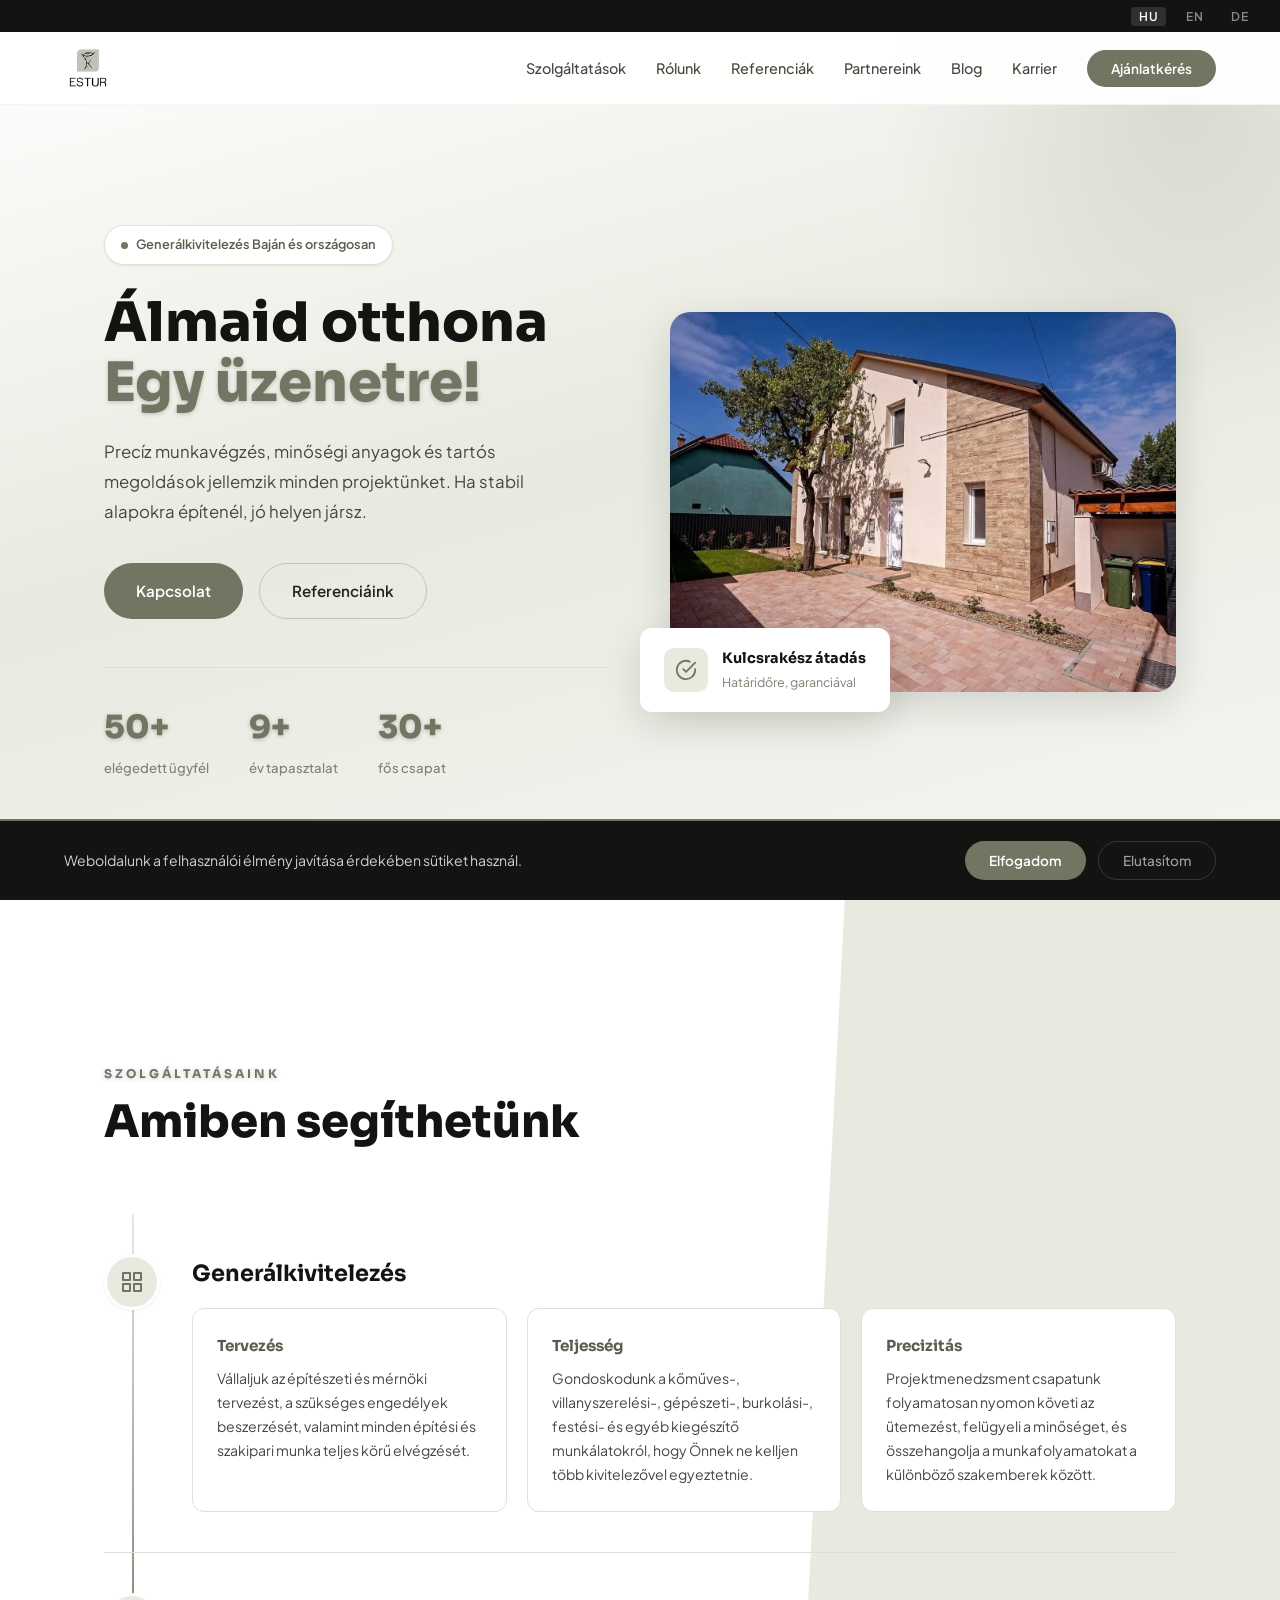
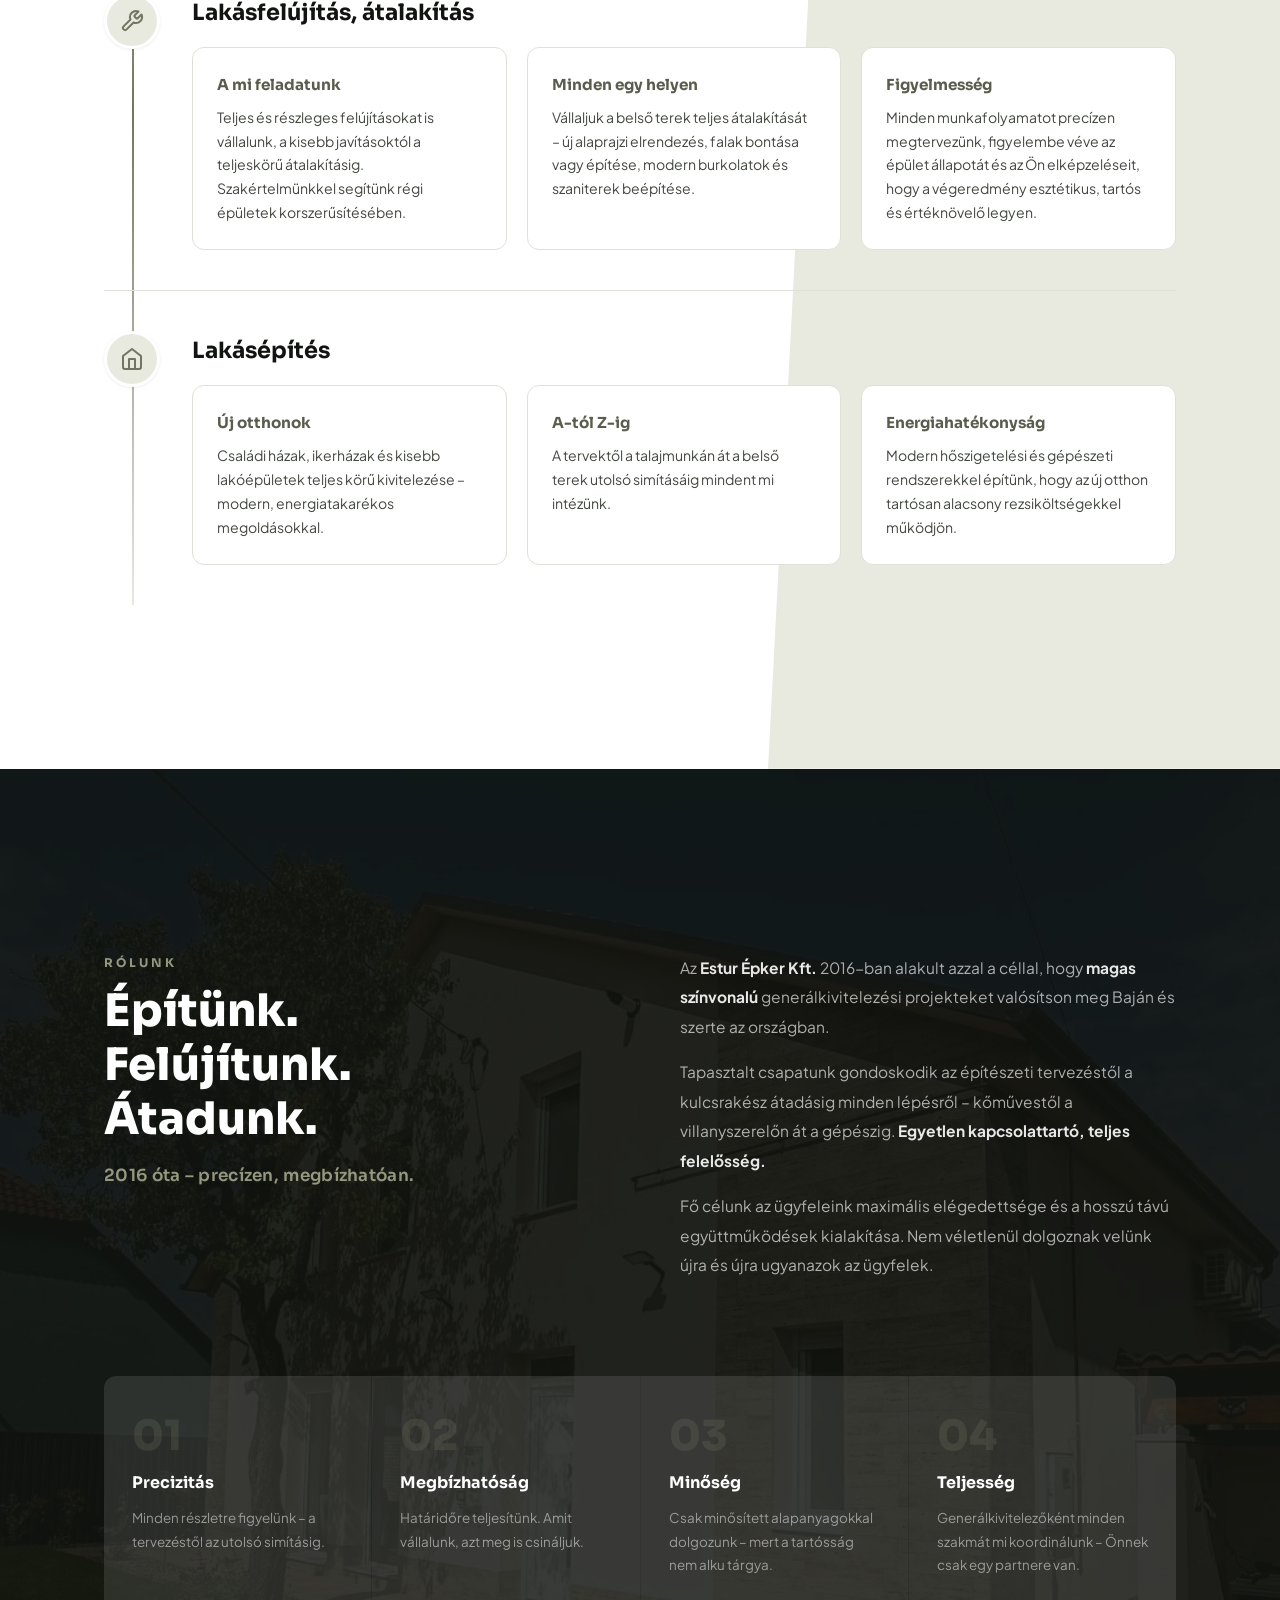
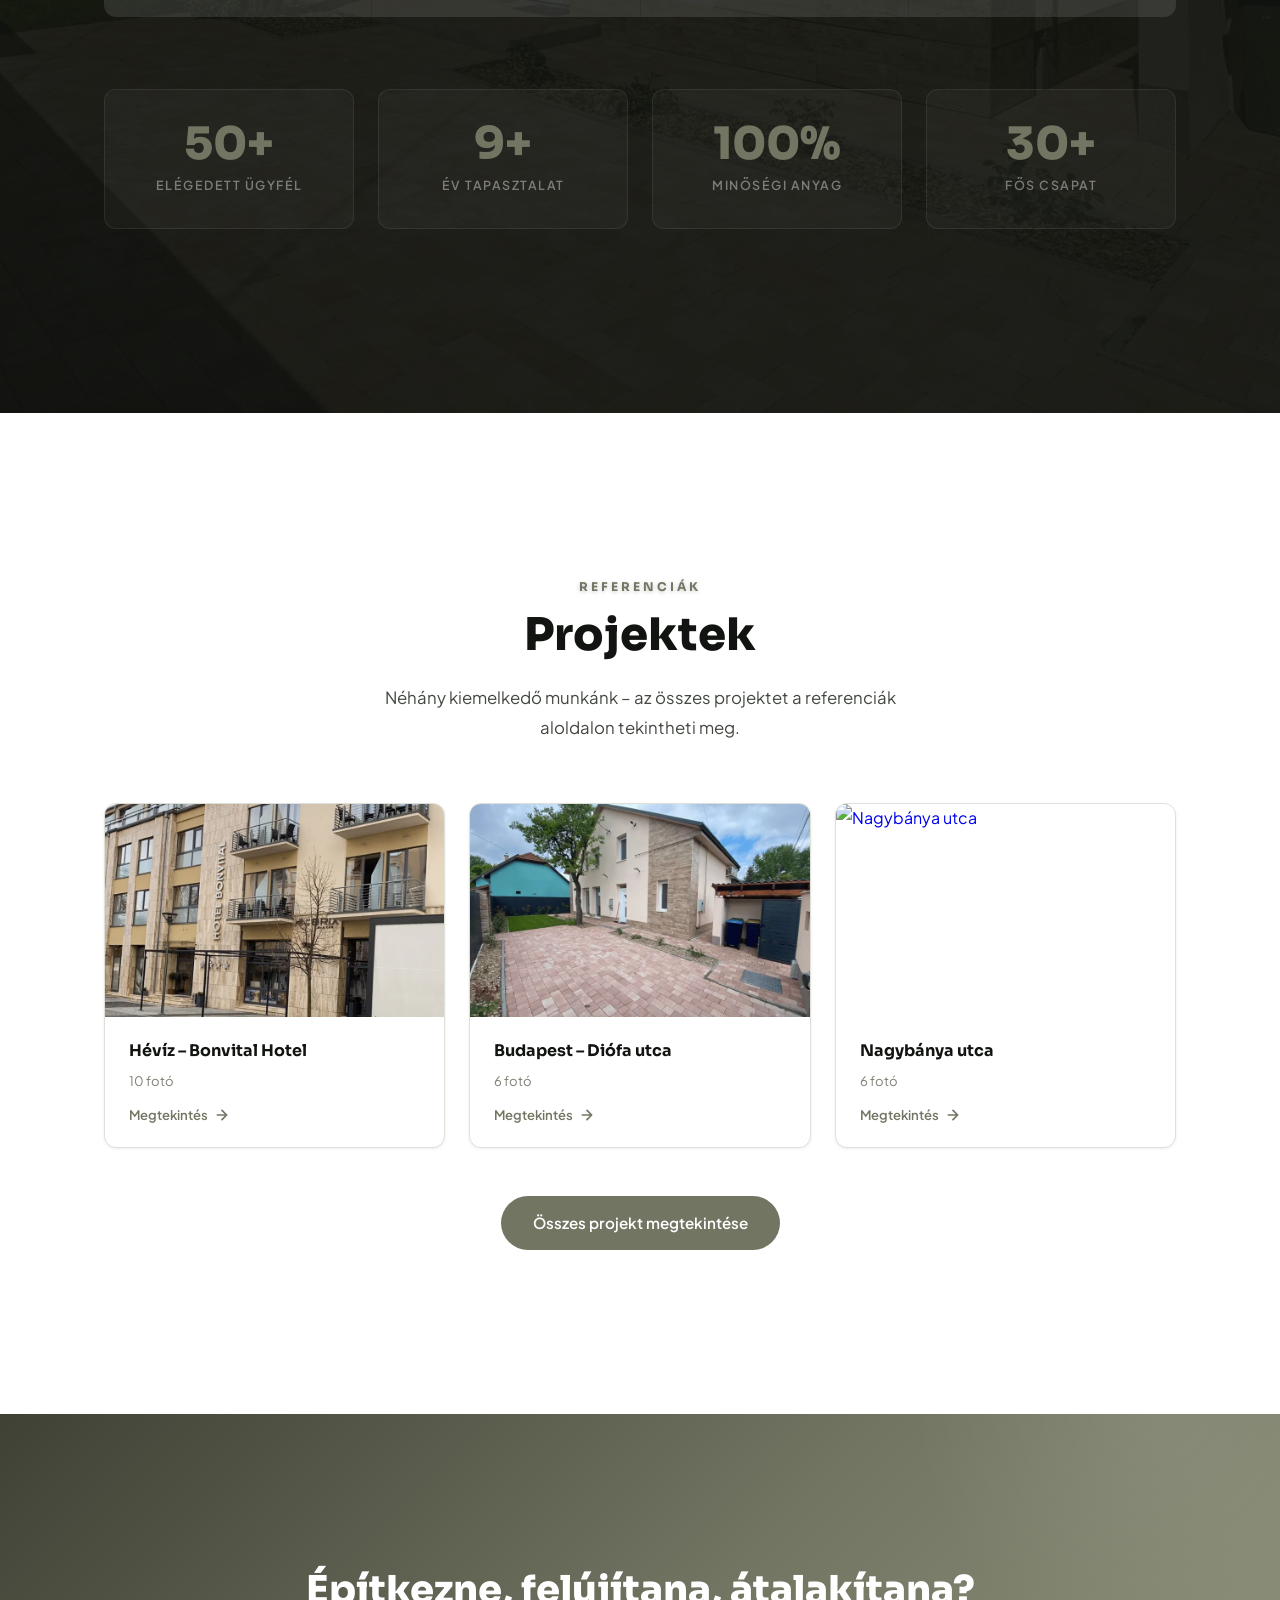
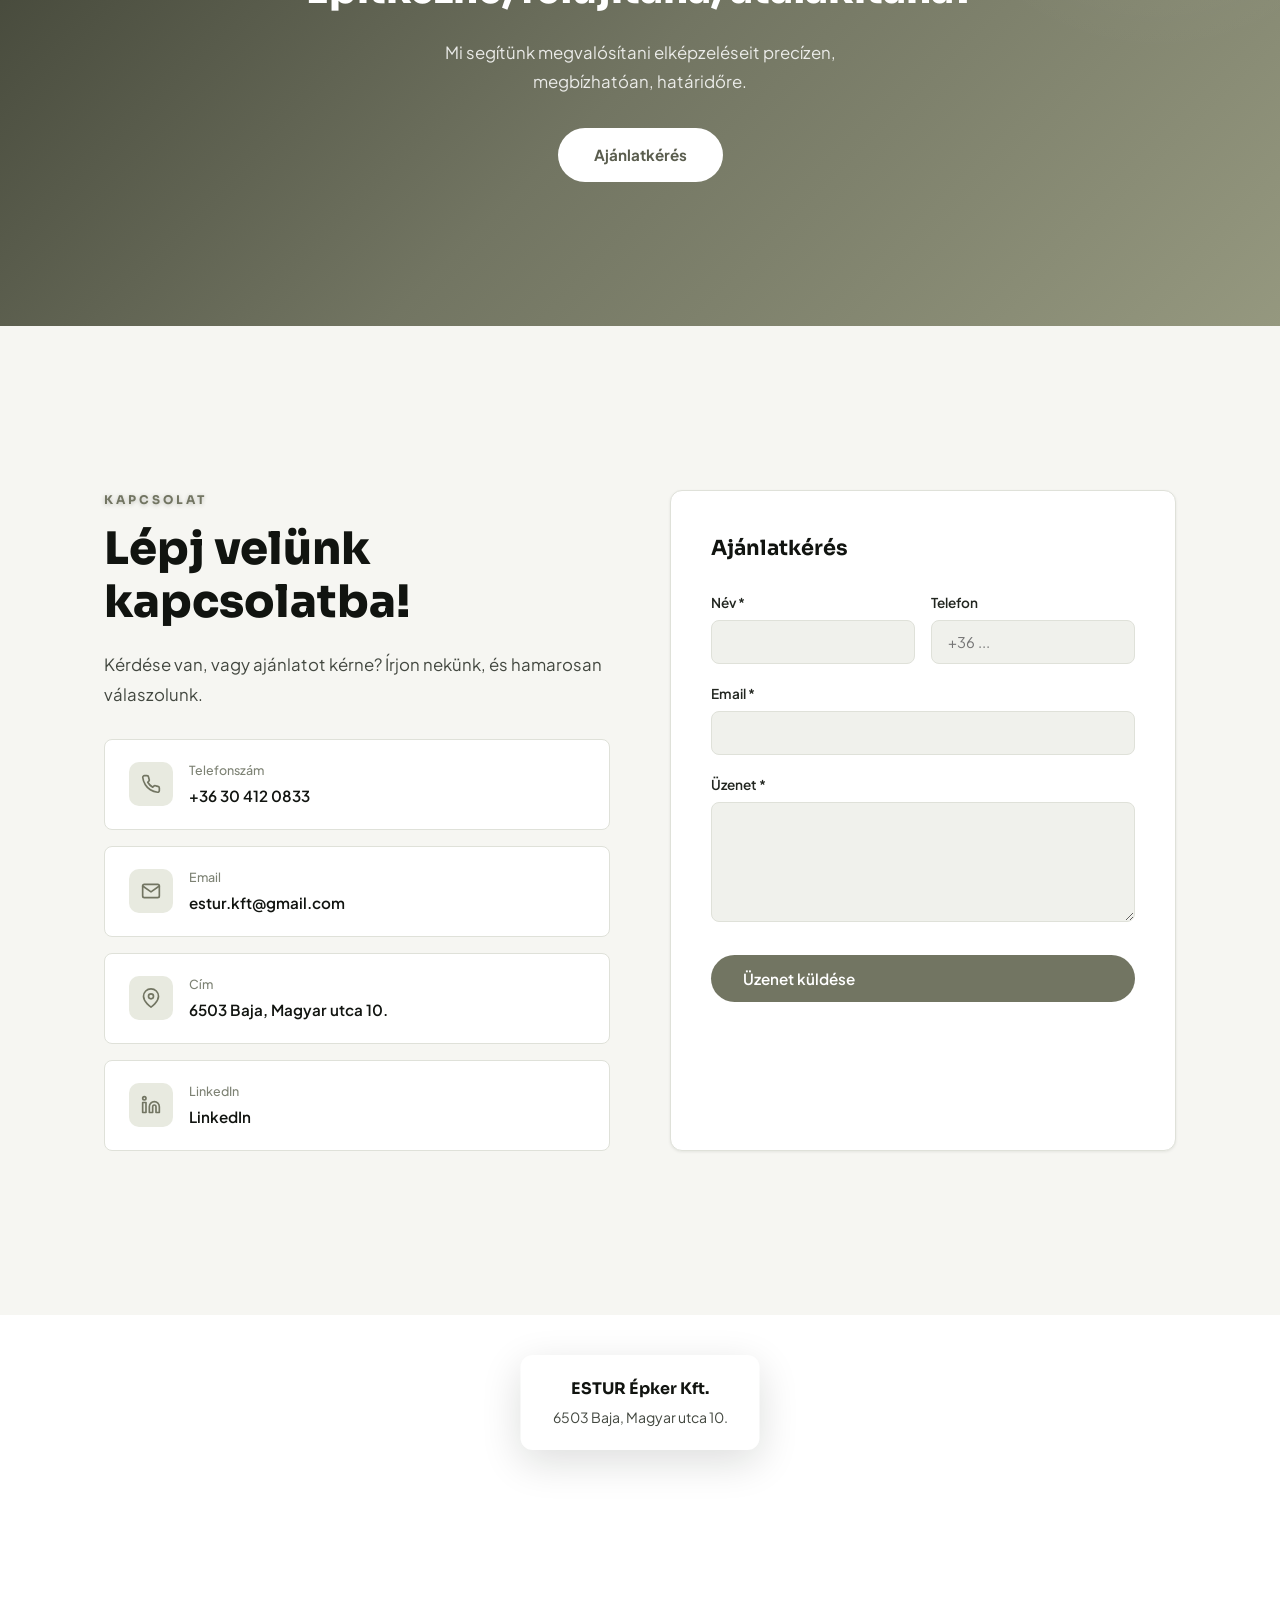
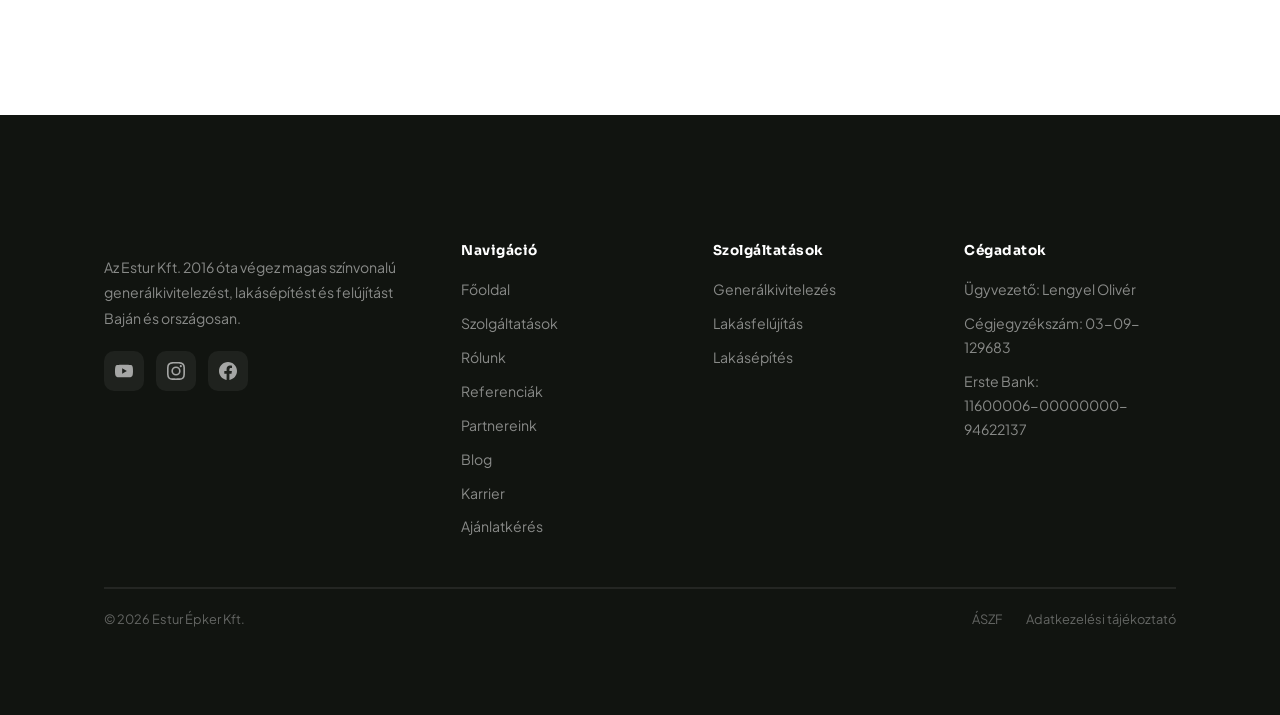
==== commit 3d50e3c3: "Képek atjavítasa + mobil menü" ====
--- a/index.html
+++ b/index.html
@@ -55,7 +55,7 @@
 
 /* ── About ── */
 .about{background:var(--gray-900);position:relative;overflow:hidden;padding:120px 0}
-.about::before{content:'';position:absolute;inset:0;background:url('assets/images/hero.jpeg') center/cover no-repeat;opacity:.07}
+.about::before{content:'';position:absolute;inset:0;background:url('assets/images/hero.webp') center/cover no-repeat;opacity:.07}
 .about-inner{position:relative;z-index:1}
 .about-top{display:grid;grid-template-columns:1fr 1fr;gap:80px;align-items:start;margin-bottom:80px}
 .about-left .section-label{color:var(--sage-light)}
@@ -135,6 +135,10 @@
   .about-bottom{grid-template-columns:1fr 1fr}
   .svc-details{grid-template-columns:1fr}
   .ref-preview-grid{grid-template-columns:1fr}
+}
+
+.container{
+  padding: 5%;
 }
 </style>
 </head>
@@ -226,7 +230,7 @@
     </div>
   </div>
   <div class="hero-visual">
-    <div class="hero-img-wrapper"><img src="assets/images/hero.jpeg" alt="Estur Épker Kft."></div>
+    <div class="hero-img-wrapper"><img src="assets/images/hero.webp" alt="Estur Épker Kft."></div>
     <div class="hero-float-card">
       <div class="hero-float-icon"><svg viewBox="0 0 24 24" fill="none" stroke="currentColor" stroke-width="2" stroke-linecap="round" stroke-linejoin="round"><path d="M22 11.08V12a10 10 0 1 1-5.93-9.14"/><polyline points="22 4 12 14.01 9 11.01"/></svg></div>
       <div><div class="hero-float-title" data-hu="Kulcsrakész átadás" data-en="Turnkey delivery" data-de="Schlüsselfertige Übergabe">Kulcsrakész átadás</div><div class="hero-float-sub" data-hu="Határidőre, garanciával" data-en="On time, with warranty" data-de="Termingerecht, mit Garantie">Határidőre, garanciával</div></div>
@@ -308,11 +312,11 @@
   </div>
   <div class="ref-preview-grid">
     <a href="referenciak.html#bonvital" class="ref-preview-card reveal">
-      <div class="ref-preview-thumb"><img src="assets/images/Referenciak/Bonvital/imgi_5_8-1.png" alt="Bonvital Hotel" loading="lazy"></div>
+      <div class="ref-preview-thumb"><img src="assets/images/Referenciak/Bonvital/imgi_5_8-1.webp" alt="Bonvital Hotel" loading="lazy"></div>
       <div class="ref-preview-body"><h3>Hévíz – Bonvital Hotel</h3><p class="ref-preview-count" data-hu="10 fotó" data-en="10 photos" data-de="10 Fotos">10 fotó</p><span class="ref-preview-arrow">Megtekintés <svg class="arr" viewBox="0 0 24 24" fill="none" stroke="currentColor" stroke-width="2.5" stroke-linecap="round" stroke-linejoin="round"><path d="M5 12h14M12 5l7 7-7 7"/></svg></span></div>
     </a>
     <a href="referenciak.html#diofa" class="ref-preview-card reveal">
-      <div class="ref-preview-thumb"><img src="assets/images/Referenciak/Diófa utca/imgi_15_44-1.png" alt="Diófa utca" loading="lazy"></div>
+      <div class="ref-preview-thumb"><img src="assets/images/Referenciak/Diófa utca/imgi_15_44-1.webp" alt="Diófa utca" loading="lazy"></div>
       <div class="ref-preview-body"><h3>Budapest – Diófa utca</h3><p class="ref-preview-count" data-hu="6 fotó" data-en="6 photos" data-de="6 Fotos">6 fotó</p><span class="ref-preview-arrow">Megtekintés <svg class="arr" viewBox="0 0 24 24" fill="none" stroke="currentColor" stroke-width="2.5" stroke-linecap="round" stroke-linejoin="round"><path d="M5 12h14M12 5l7 7-7 7"/></svg></span></div>
     </a>
     <a href="referenciak.html#nagybanya" class="ref-preview-card reveal">
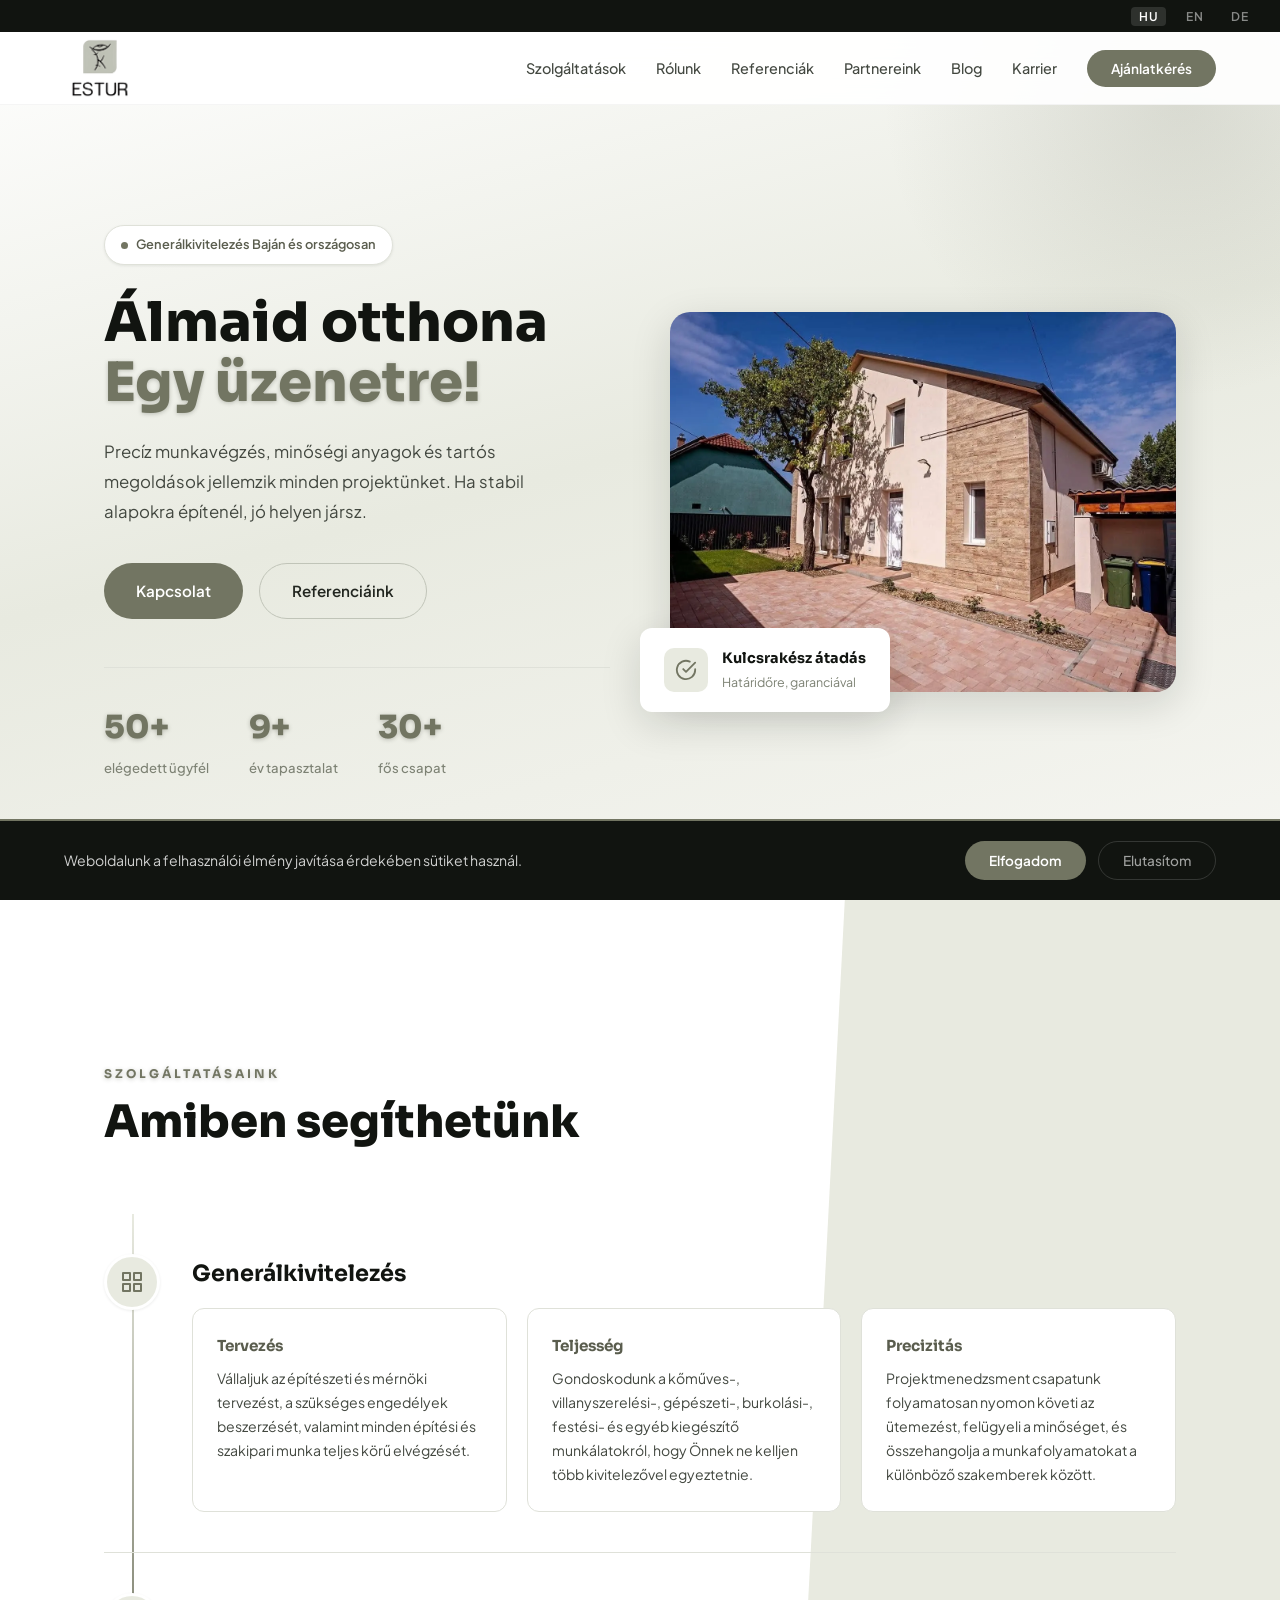
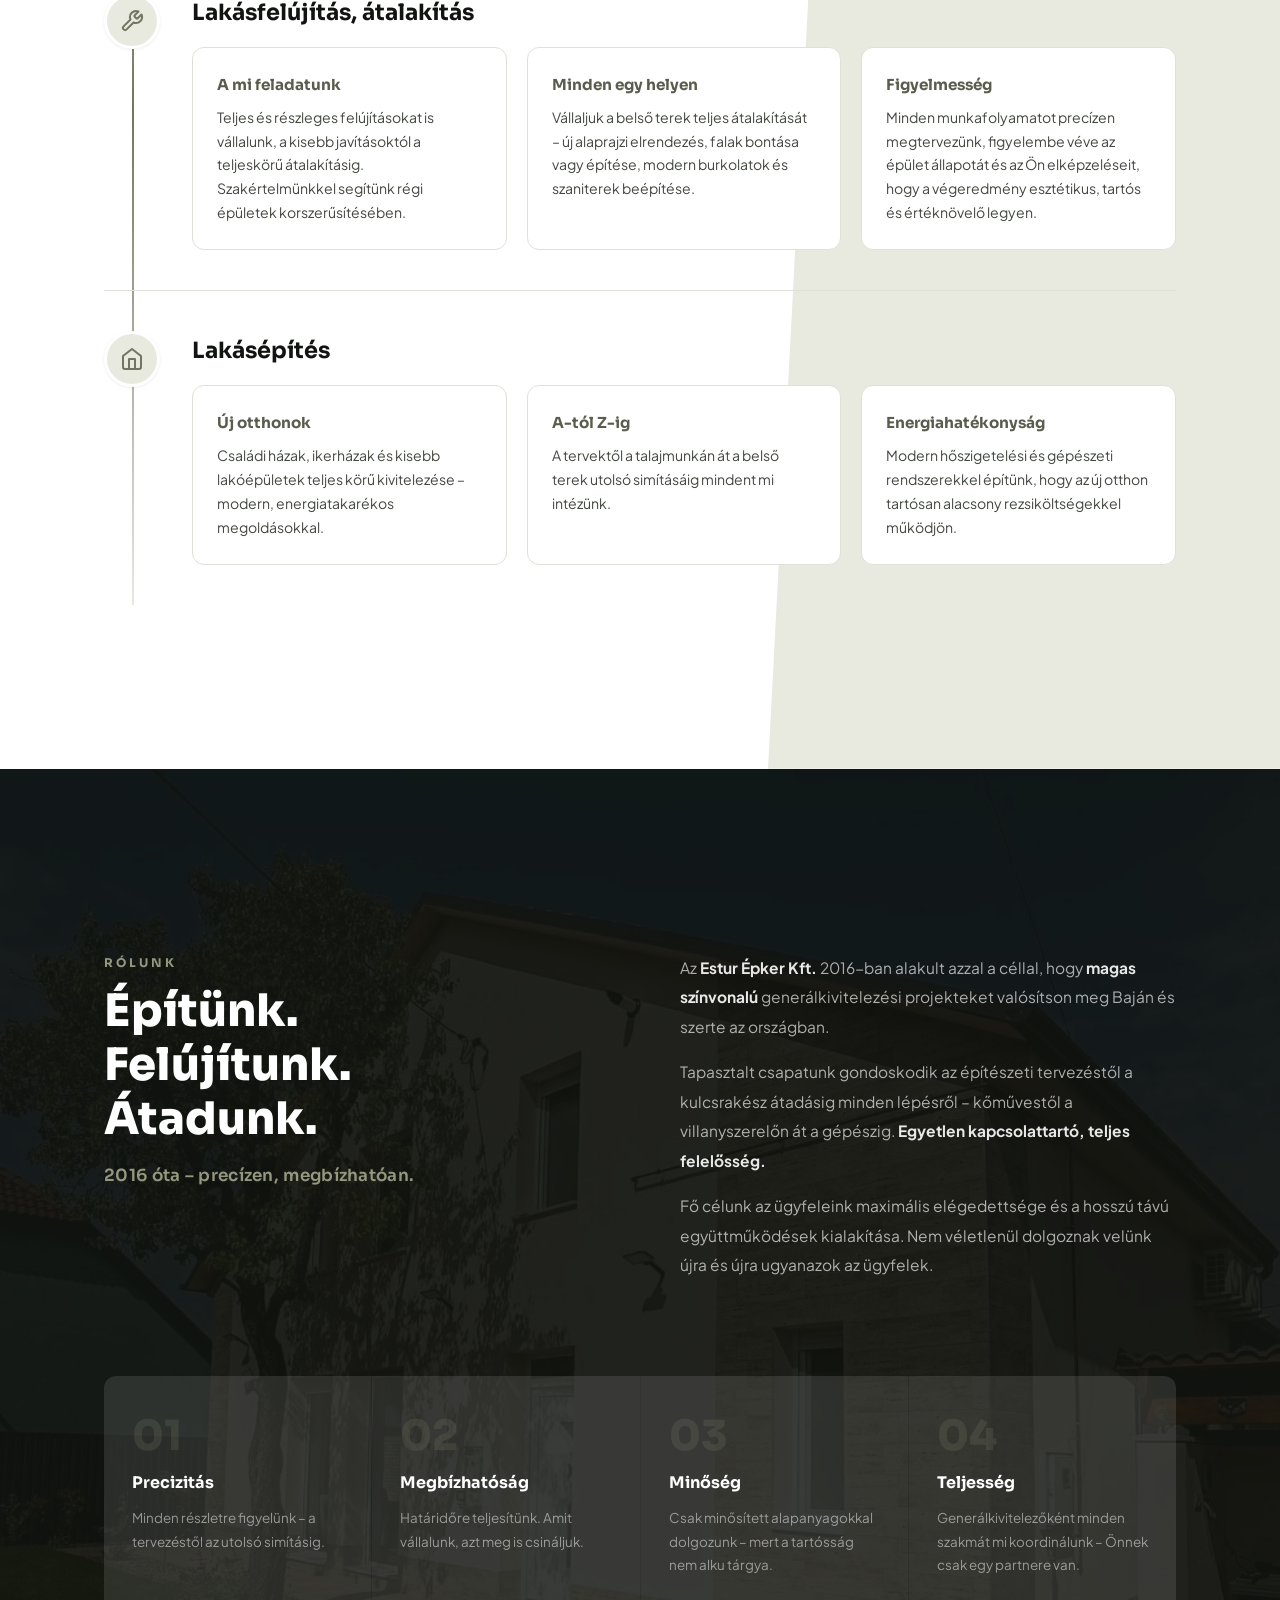
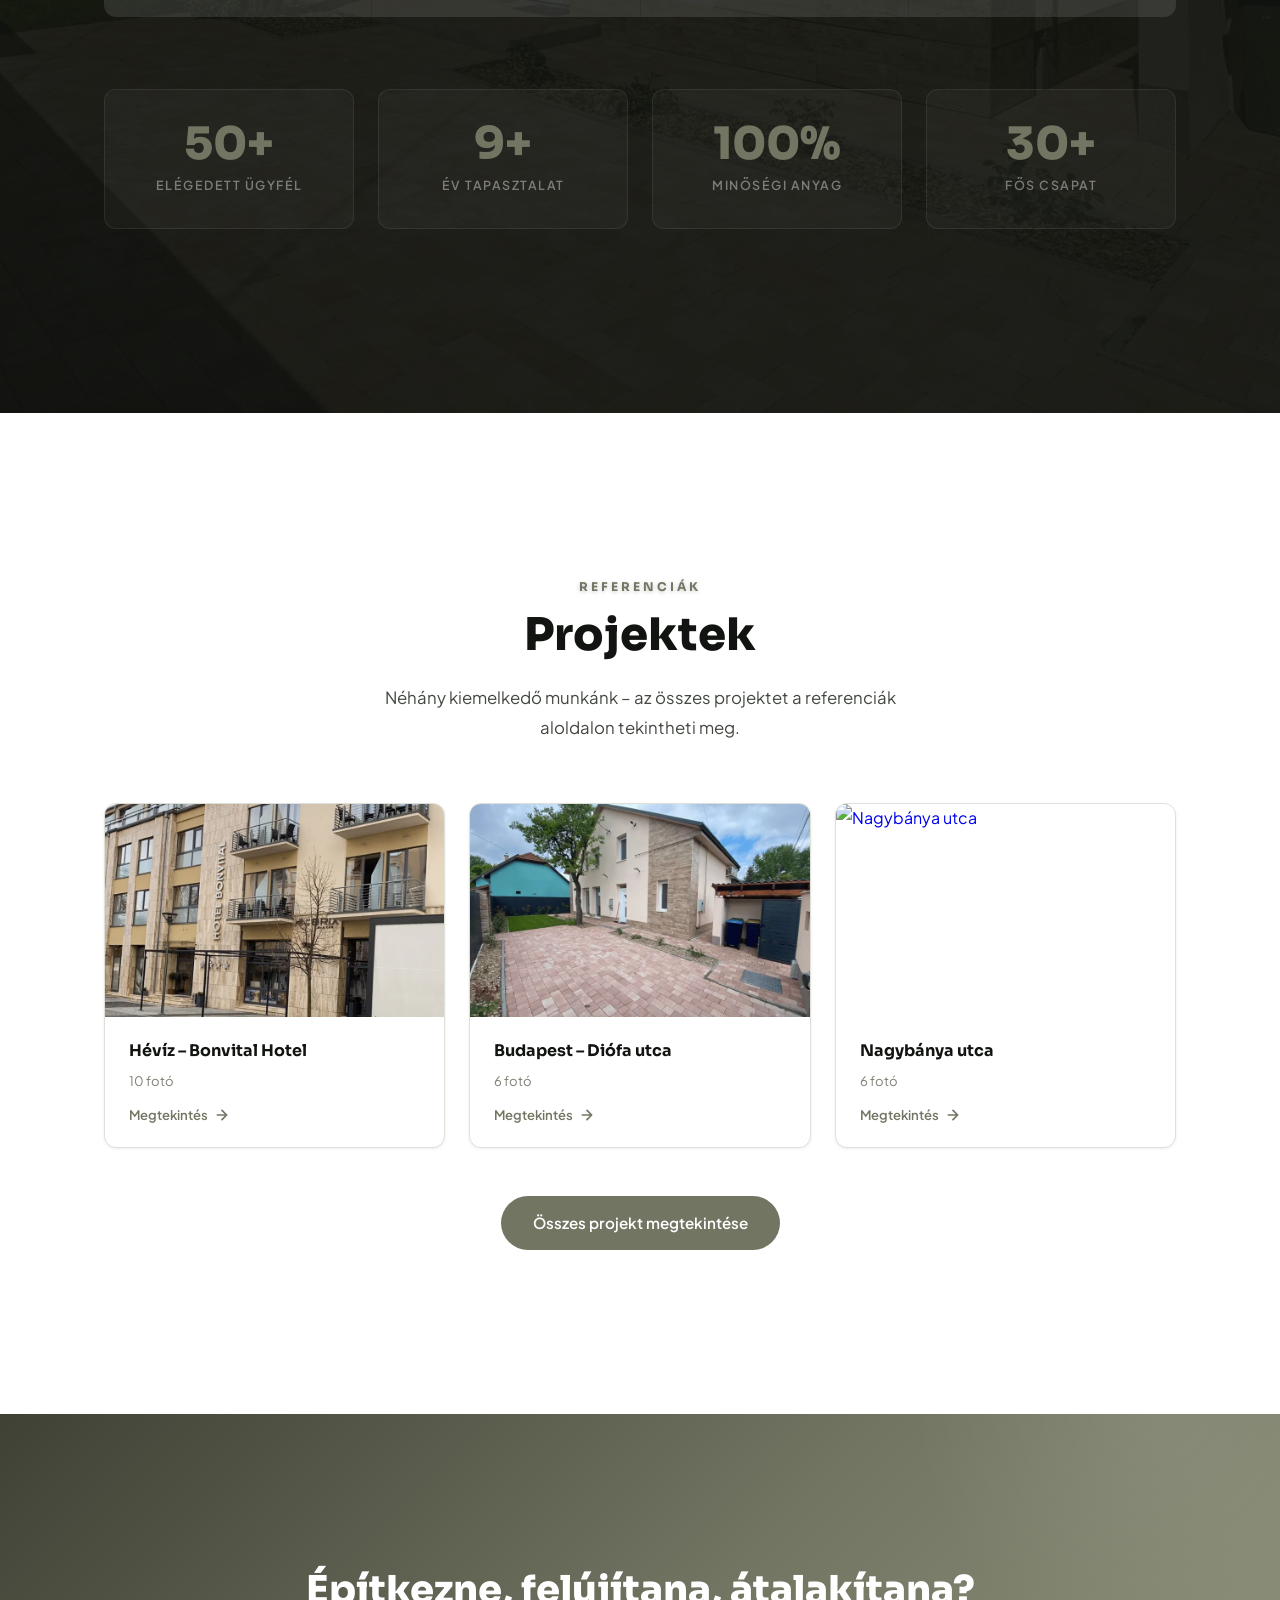
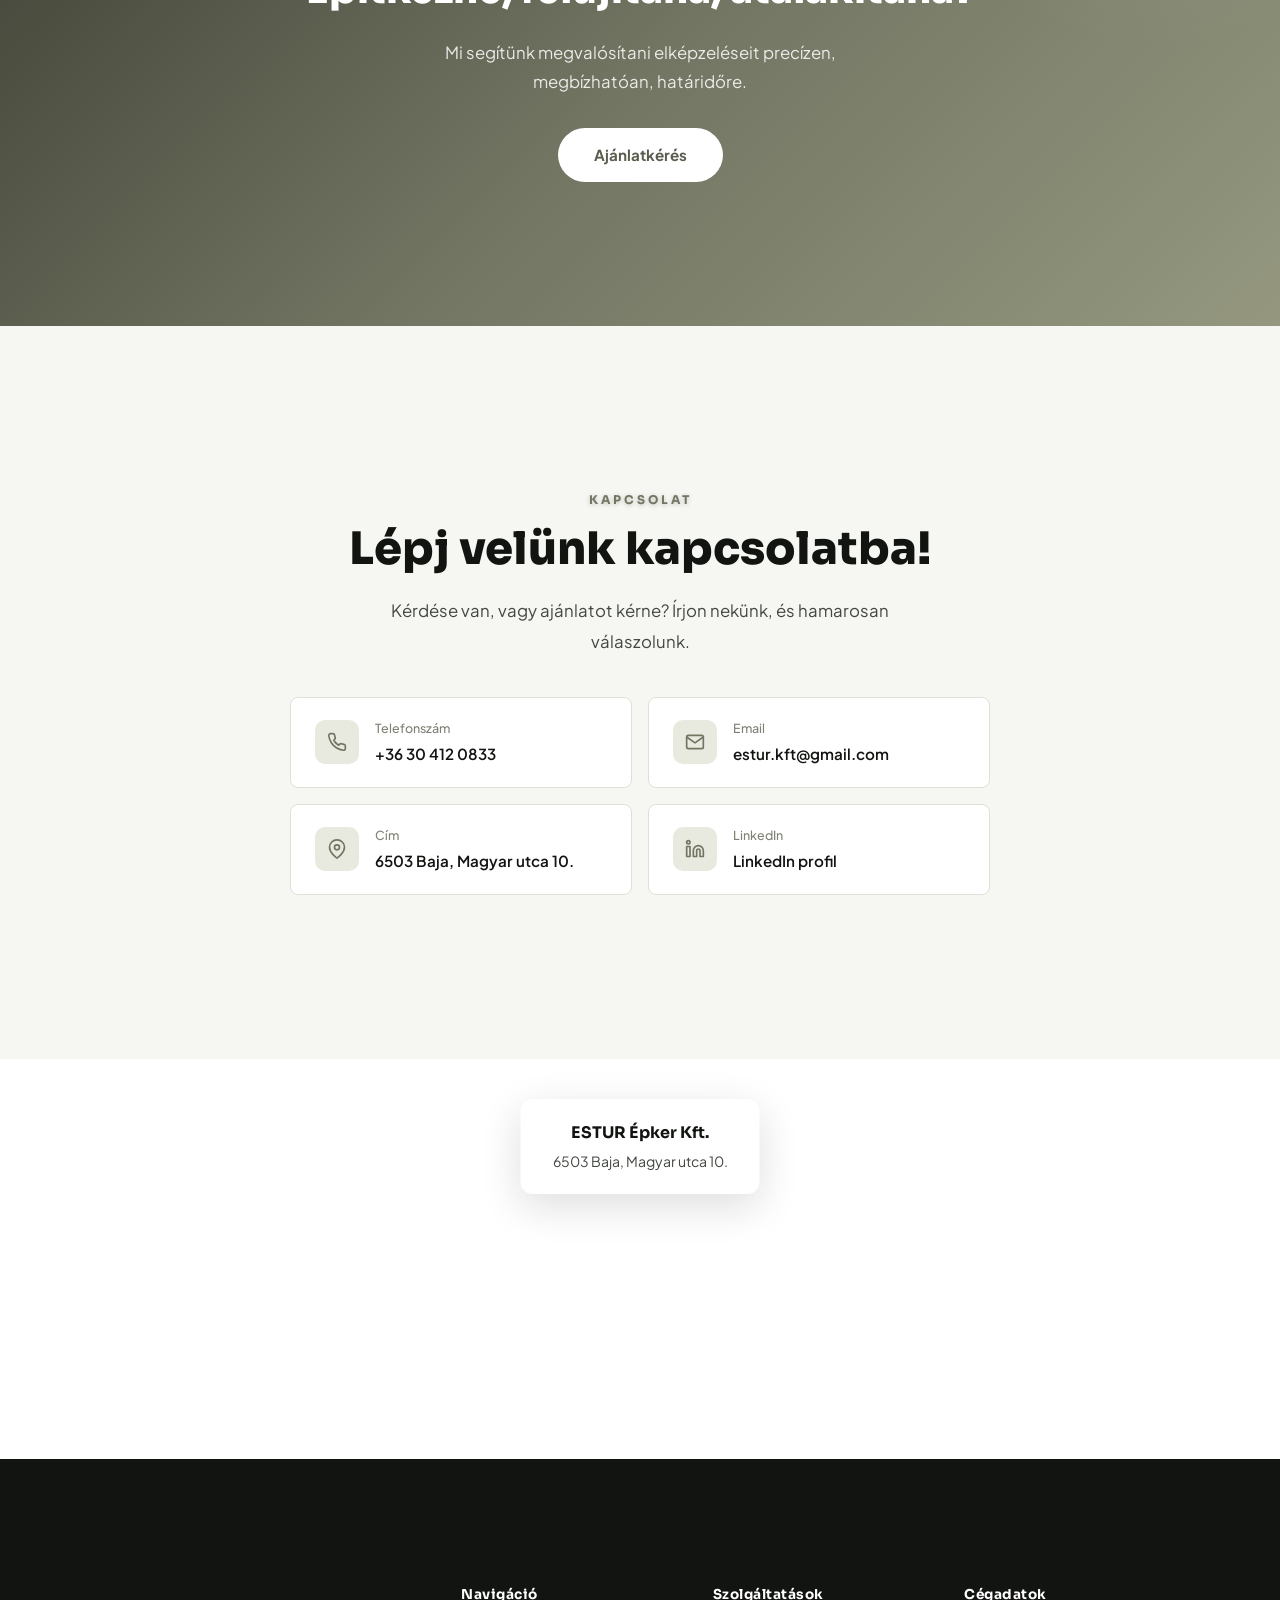
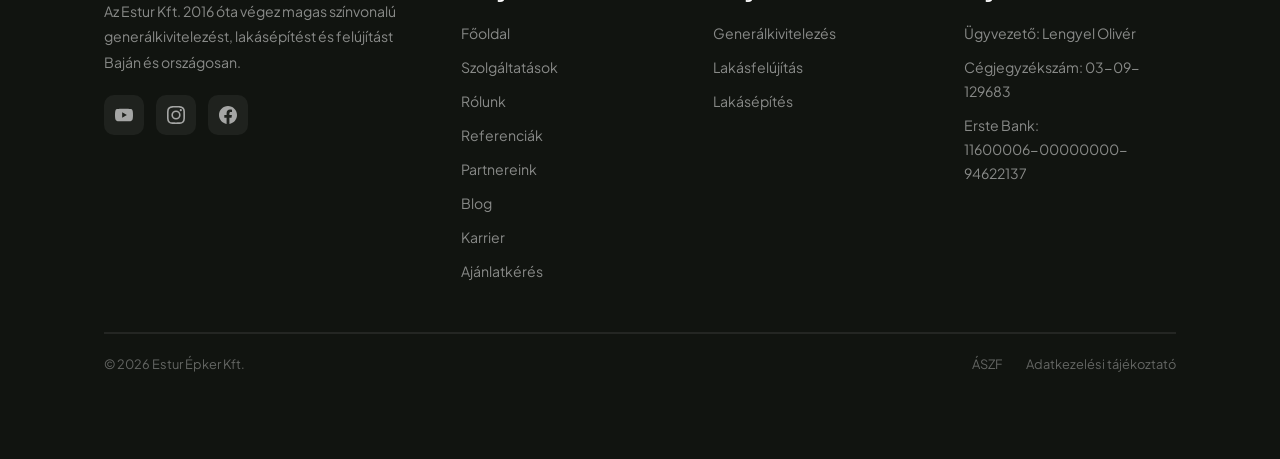
==== commit 93ef1deb: "JAVITASOK" ====
--- a/index.html
+++ b/index.html
@@ -94,9 +94,10 @@
 
 /* ── Contact ── */
 .contact{background:var(--cream)}
-.contact-grid{display:grid;grid-template-columns:1fr 1fr;gap:60px}
-.contact-info-cards{display:flex;flex-direction:column;gap:16px;margin-top:28px}
-.contact-card{display:flex;align-items:center;gap:16px;background:var(--white);padding:20px 24px;border-radius:var(--radius-sm);border:1px solid var(--gray-100);transition:var(--tr)}
+.contact-center{max-width:700px;margin:0 auto;text-align:center}
+.contact-center .section-sub{margin:0 auto 40px}
+.contact-info-cards{display:grid;grid-template-columns:1fr 1fr;gap:16px;margin-top:0}
+.contact-card{display:flex;align-items:center;gap:16px;background:var(--white);padding:20px 24px;border-radius:var(--radius-sm);border:1px solid var(--gray-100);transition:var(--tr);text-align:left}
 .contact-card:hover{border-color:var(--sage-subtle);box-shadow:var(--shadow-sm)}
 .cc-icon{width:44px;height:44px;min-width:44px;background:var(--sage-subtle);border-radius:10px;display:flex;align-items:center;justify-content:center}
 .cc-icon svg{width:20px;height:20px;color:var(--sage)}
@@ -104,15 +105,10 @@
 .cc-value{font-weight:600;color:var(--gray-900);font-size:.95rem;margin-top:2px}
 .cc-value a{color:var(--gray-900);text-decoration:none}
 .cc-value a:hover{color:var(--sage)}
-.contact-form-wrapper{background:var(--white);padding:40px;border-radius:var(--radius);border:1px solid var(--gray-100);box-shadow:var(--shadow-sm)}
-.contact-form-wrapper h3{font-family:var(--font-h);font-size:1.3rem;font-weight:700;color:var(--gray-900);margin-bottom:24px}
-.form-group{margin-bottom:18px}
-.form-group label{display:block;font-size:.85rem;font-weight:600;color:var(--gray-800);margin-bottom:6px}
-.form-group input,.form-group textarea,.form-group select{width:100%;padding:12px 16px;border:1.5px solid var(--gray-100);border-radius:var(--radius-sm);font-family:var(--font-b);font-size:.92rem;color:var(--gray-800);background:var(--gray-50);transition:var(--tr);outline:none}
-.form-group input:focus,.form-group textarea:focus,.form-group select:focus{border-color:var(--sage);box-shadow:0 0 0 3px var(--sage-glow);background:var(--white)}
-.form-group textarea{resize:vertical;min-height:120px}
-.form-row{display:grid;grid-template-columns:1fr 1fr;gap:16px}
-.form-submit{width:100%;margin-top:8px}
+
+@media(max-width:640px){
+  .contact-info-cards{grid-template-columns:1fr}
+}
 
 /* ── Responsive (page-specific overrides) ── */
 @media(max-width:968px){
@@ -337,28 +333,31 @@
 </div></div></section>
 
 <!-- CONTACT -->
-<section class="contact section" id="kapcsolat"><div class="container"><div class="contact-grid">
-  <div class="reveal">
+<section class="contact section" id="kapcsolat"><div class="container">
+  <div class="contact-center reveal">
     <div class="section-label" data-hu="Kapcsolat" data-en="Contact" data-de="Kontakt">Kapcsolat</div>
     <h2 class="section-title" data-hu="Lépj velünk kapcsolatba!" data-en="Get in Touch!" data-de="Kontaktieren Sie uns!">Lépj velünk kapcsolatba!</h2>
     <p class="section-sub" data-hu="Kérdése van, vagy ajánlatot kérne? Írjon nekünk, és hamarosan válaszolunk." data-en="Have a question or want a quote? Write to us and we'll respond shortly." data-de="Haben Sie eine Frage oder möchten Sie ein Angebot? Schreiben Sie uns.">Kérdése van, vagy ajánlatot kérne? Írjon nekünk, és hamarosan válaszolunk.</p>
     <div class="contact-info-cards">
-      <div class="contact-card"><div class="cc-icon"><svg viewBox="0 0 24 24" fill="none" stroke="currentColor" stroke-width="2" stroke-linecap="round" stroke-linejoin="round"><path d="M22 16.92v3a2 2 0 0 1-2.18 2 19.79 19.79 0 0 1-8.63-3.07 19.5 19.5 0 0 1-6-6 19.79 19.79 0 0 1-3.07-8.67A2 2 0 0 1 4.11 2h3a2 2 0 0 1 2 1.72c.127.96.361 1.903.7 2.81a2 2 0 0 1-.45 2.11L8.09 9.91a16 16 0 0 0 6 6l1.27-1.27a2 2 0 0 1 2.11-.45c.907.339 1.85.573 2.81.7A2 2 0 0 1 22 16.92z"/></svg></div><div><div class="cc-label" data-hu="Telefonszám" data-en="Phone" data-de="Telefon">Telefonszám</div><div class="cc-value"><a href="tel:+36304120833">+36 30 412 0833</a></div></div></div>
-      <div class="contact-card"><div class="cc-icon"><svg viewBox="0 0 24 24" fill="none" stroke="currentColor" stroke-width="2" stroke-linecap="round" stroke-linejoin="round"><path d="M4 4h16c1.1 0 2 .9 2 2v12c0 1.1-.9 2-2 2H4c-1.1 0-2-.9-2-2V6c0-1.1.9-2 2-2z"/><polyline points="22,6 12,13 2,6"/></svg></div><div><div class="cc-label">Email</div><div class="cc-value"><a href="mailto:estur.kft@gmail.com">estur.kft@gmail.com</a></div></div></div>
-      <div class="contact-card"><div class="cc-icon"><svg viewBox="0 0 24 24" fill="none" stroke="currentColor" stroke-width="2" stroke-linecap="round" stroke-linejoin="round"><path d="M21 10c0 7-9 13-9 13s-9-6-9-13a9 9 0 0 1 18 0z"/><circle cx="12" cy="10" r="3"/></svg></div><div><div class="cc-label" data-hu="Cím" data-en="Address" data-de="Adresse">Cím</div><div class="cc-value">6503 Baja, Magyar utca 10.</div></div></div>
-      <div class="contact-card"><div class="cc-icon"><svg viewBox="0 0 24 24" fill="none" stroke="currentColor" stroke-width="2" stroke-linecap="round" stroke-linejoin="round"><path d="M16 8a6 6 0 0 1 6 6v7h-4v-7a2 2 0 0 0-4 0v7h-4v-7a6 6 0 0 1 6-6z"/><rect x="2" y="9" width="4" height="12"/><circle cx="4" cy="4" r="2"/></svg></div><div><div class="cc-label">LinkedIn</div><div class="cc-value"><a href="https://hu.linkedin.com/company/estur-kft" target="_blank">LinkedIn</a></div></div></div>
-    </div>
-  </div>
-  <div class="contact-form-wrapper reveal">
-    <h3 data-hu="Ajánlatkérés" data-en="Request a Quote" data-de="Angebot anfordern">Ajánlatkérés</h3>
-    <form action="https://formspree.io/f/YOUR_FORMSPREE_ID" method="POST" id="contactForm">
-      <div class="form-row"><div class="form-group"><label for="name" data-hu="Név *" data-en="Name *" data-de="Name *">Név *</label><input type="text" id="name" name="name" required></div><div class="form-group"><label for="phone" data-hu="Telefon" data-en="Phone" data-de="Telefon">Telefon</label><input type="tel" id="phone" name="phone" placeholder="+36 ..."></div></div>
-      <div class="form-group"><label for="email">Email *</label><input type="email" id="email" name="email" required></div>
-      <div class="form-group"><label for="message" data-hu="Üzenet *" data-en="Message *" data-de="Nachricht *">Üzenet *</label><textarea id="message" name="message" required></textarea></div>
-      <button type="submit" class="btn-primary form-submit" data-hu="Üzenet küldése" data-en="Send Message" data-de="Nachricht senden">Üzenet küldése <svg class="arr" viewBox="0 0 24 24" fill="none" stroke="currentColor" stroke-width="2.5" stroke-linecap="round" stroke-linejoin="round"><path d="M5 12h14M12 5l7 7-7 7"/></svg></button>
-    </form>
-  </div>
-</div></div></section>
+      <div class="contact-card">
+        <div class="cc-icon"><svg viewBox="0 0 24 24" fill="none" stroke="currentColor" stroke-width="2" stroke-linecap="round" stroke-linejoin="round"><path d="M22 16.92v3a2 2 0 0 1-2.18 2 19.79 19.79 0 0 1-8.63-3.07 19.5 19.5 0 0 1-6-6 19.79 19.79 0 0 1-3.07-8.67A2 2 0 0 1 4.11 2h3a2 2 0 0 1 2 1.72c.127.96.361 1.903.7 2.81a2 2 0 0 1-.45 2.11L8.09 9.91a16 16 0 0 0 6 6l1.27-1.27a2 2 0 0 1 2.11-.45c.907.339 1.85.573 2.81.7A2 2 0 0 1 22 16.92z"/></svg></div>
+        <div><div class="cc-label" data-hu="Telefonszám" data-en="Phone" data-de="Telefon">Telefonszám</div><div class="cc-value"><a href="tel:+36304120833">+36 30 412 0833</a></div></div>
+      </div>
+      <div class="contact-card">
+        <div class="cc-icon"><svg viewBox="0 0 24 24" fill="none" stroke="currentColor" stroke-width="2" stroke-linecap="round" stroke-linejoin="round"><path d="M4 4h16c1.1 0 2 .9 2 2v12c0 1.1-.9 2-2 2H4c-1.1 0-2-.9-2-2V6c0-1.1.9-2 2-2z"/><polyline points="22,6 12,13 2,6"/></svg></div>
+        <div><div class="cc-label">Email</div><div class="cc-value"><a href="mailto:estur.kft@gmail.com">estur.kft@gmail.com</a></div></div>
+      </div>
+      <div class="contact-card">
+        <div class="cc-icon"><svg viewBox="0 0 24 24" fill="none" stroke="currentColor" stroke-width="2" stroke-linecap="round" stroke-linejoin="round"><path d="M21 10c0 7-9 13-9 13s-9-6-9-13a9 9 0 0 1 18 0z"/><circle cx="12" cy="10" r="3"/></svg></div>
+        <div><div class="cc-label" data-hu="Cím" data-en="Address" data-de="Adresse">Cím</div><div class="cc-value">6503 Baja, Magyar utca 10.</div></div>
+      </div>
+      <div class="contact-card">
+        <div class="cc-icon"><svg viewBox="0 0 24 24" fill="none" stroke="currentColor" stroke-width="2" stroke-linecap="round" stroke-linejoin="round"><path d="M16 8a6 6 0 0 1 6 6v7h-4v-7a2 2 0 0 0-4 0v7h-4v-7a6 6 0 0 1 6-6z"/><rect x="2" y="9" width="4" height="12"/><circle cx="4" cy="4" r="2"/></svg></div>
+        <div><div class="cc-label">LinkedIn</div><div class="cc-value"><a href="https://hu.linkedin.com/company/estur-kft" target="_blank">LinkedIn profil</a></div></div>
+      </div>
+    </div>
+  </div>
+</div></section>
 
 <!-- MAP -->
 <div class="map-section">
--- a/assets/css/estur.css
+++ b/assets/css/estur.css
@@ -59,7 +59,7 @@
 .navbar.scrolled{box-shadow:var(--shadow-sm)}
 .nav-inner{display:flex;align-items:center;justify-content:space-between;height:72px;max-width:1200px;margin:0 auto;padding:0 24px}
 .nav-logo{display:flex;align-items:center;gap:10px;text-decoration:none}
-.nav-logo img{height:40px;width:auto}
+.nav-logo img{height:60px;width:auto}
 .nav-links{display:flex;align-items:center;gap:30px;list-style:none}
 .nav-links a{text-decoration:none;color:var(--gray-600);font-size:.9rem;font-weight:500;transition:var(--tr);position:relative}
 .nav-links a::after{content:'';position:absolute;bottom:-4px;left:0;width:0;height:2px;background:var(--sage);transition:var(--tr)}
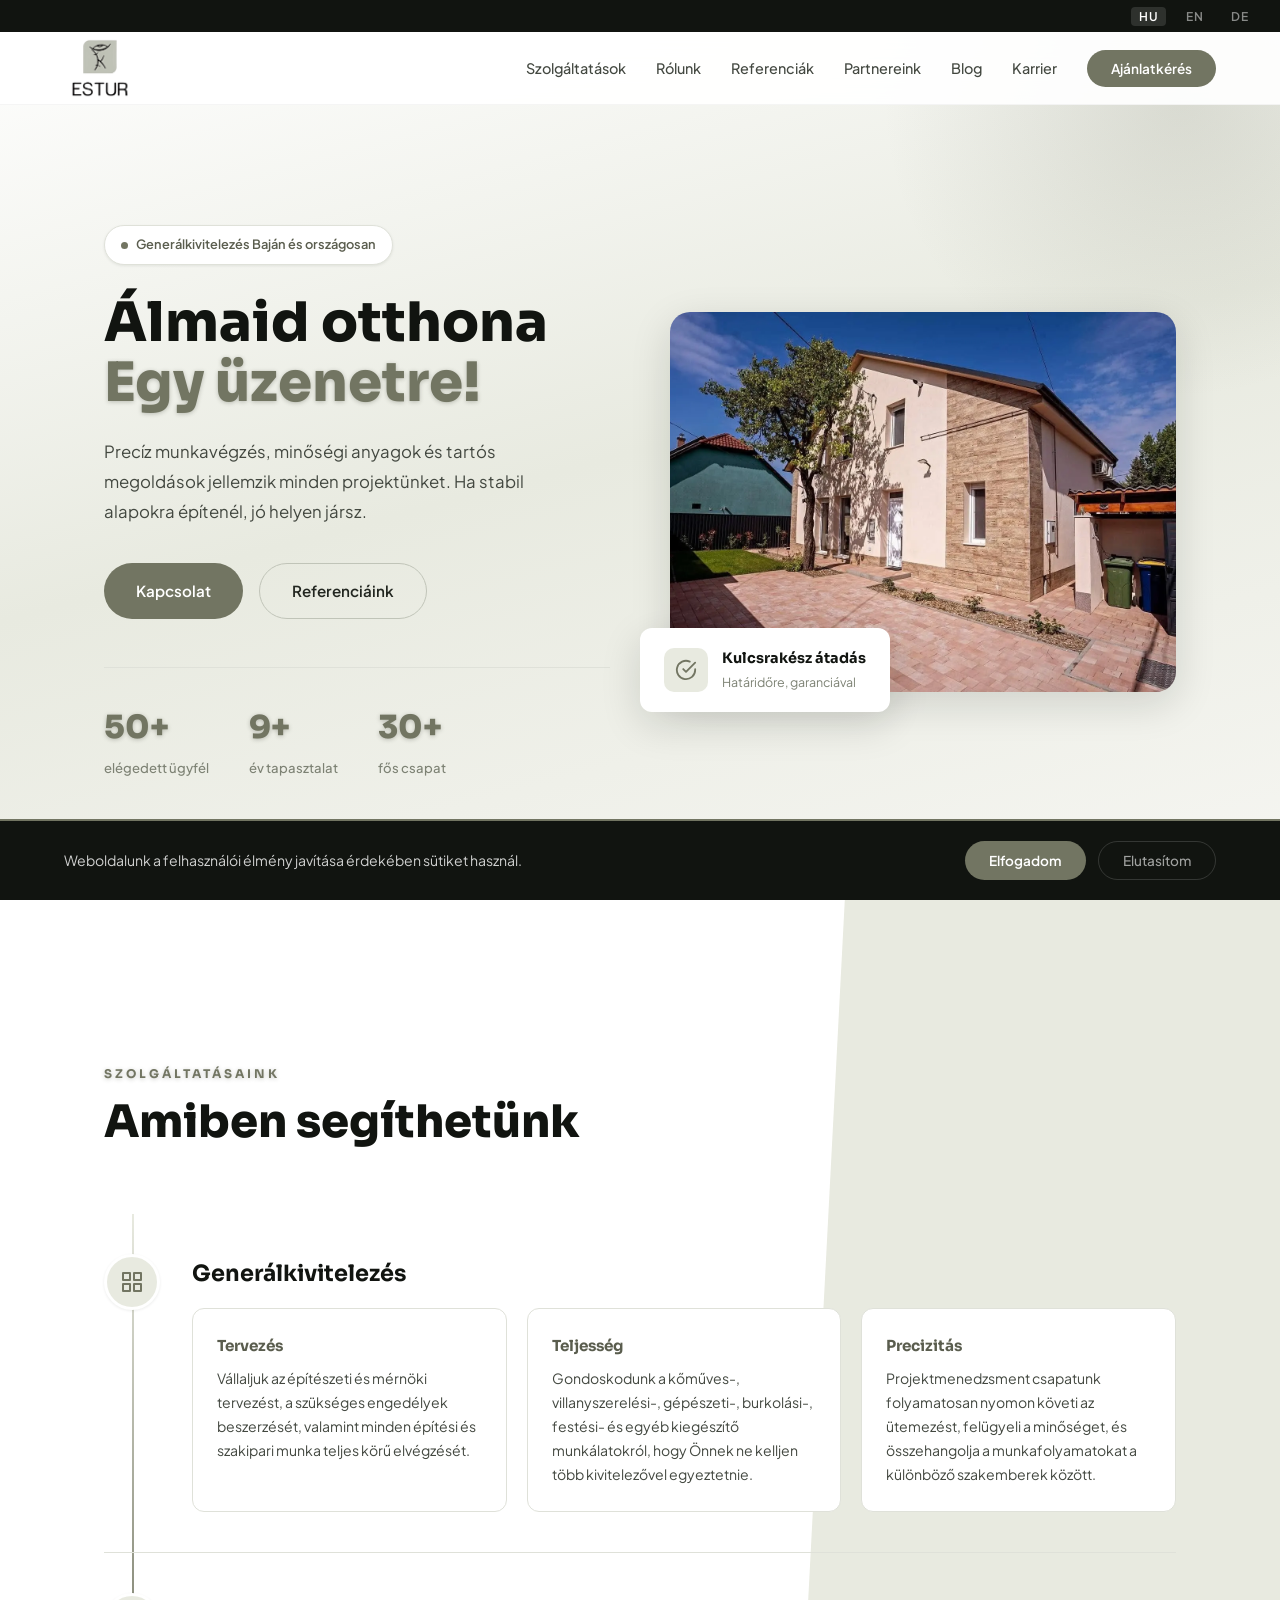
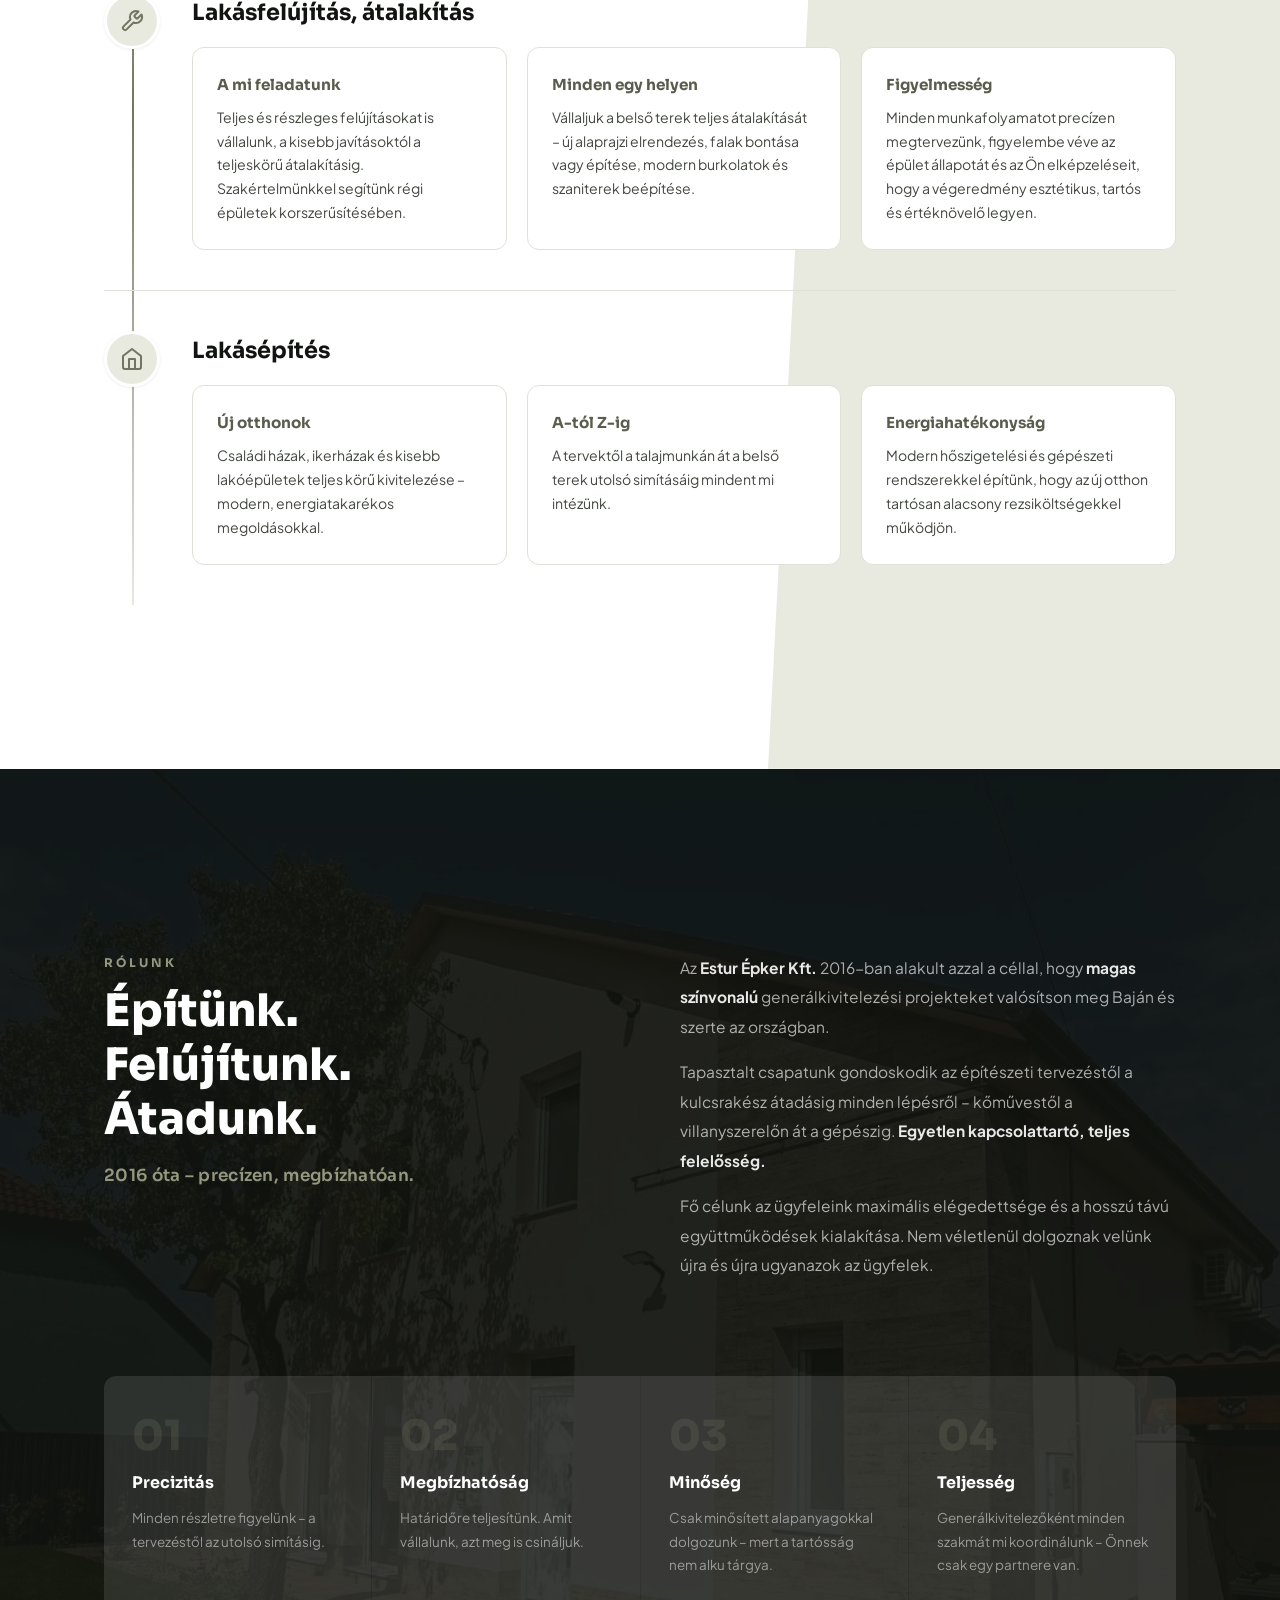
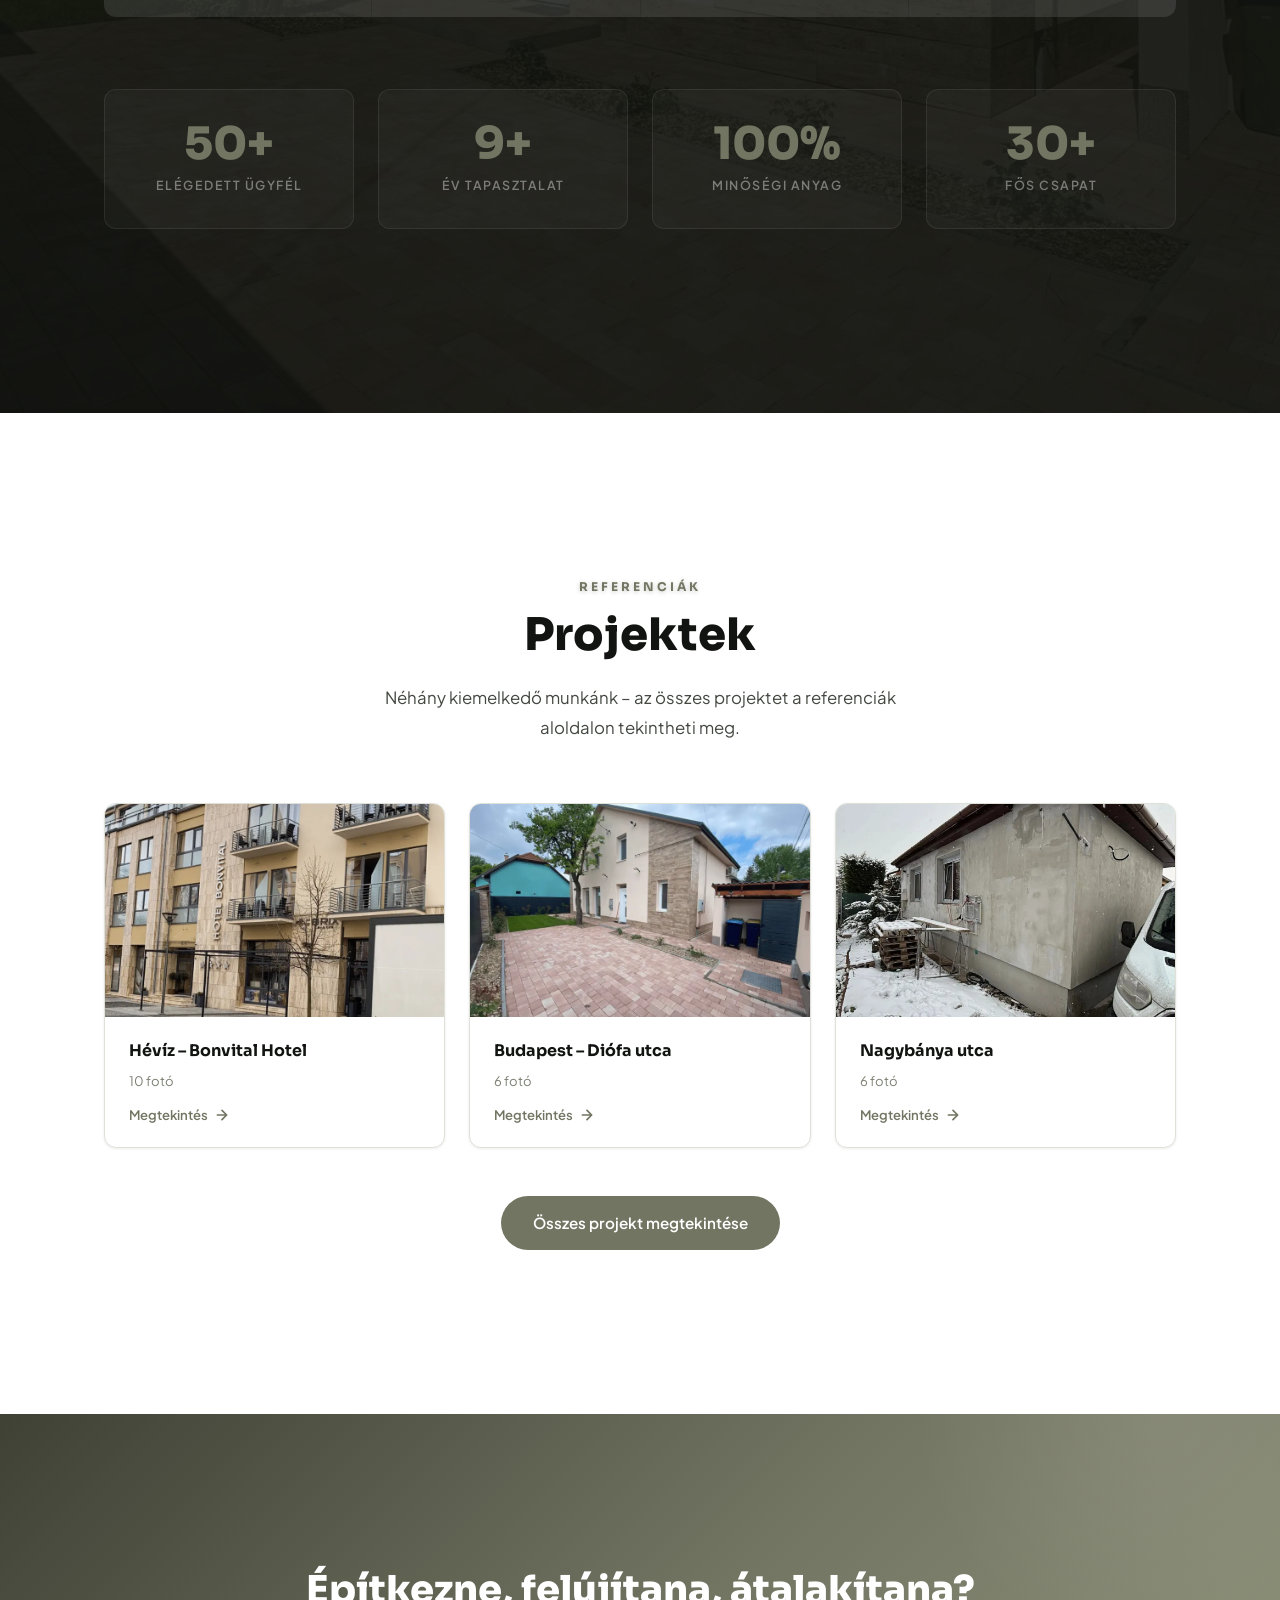
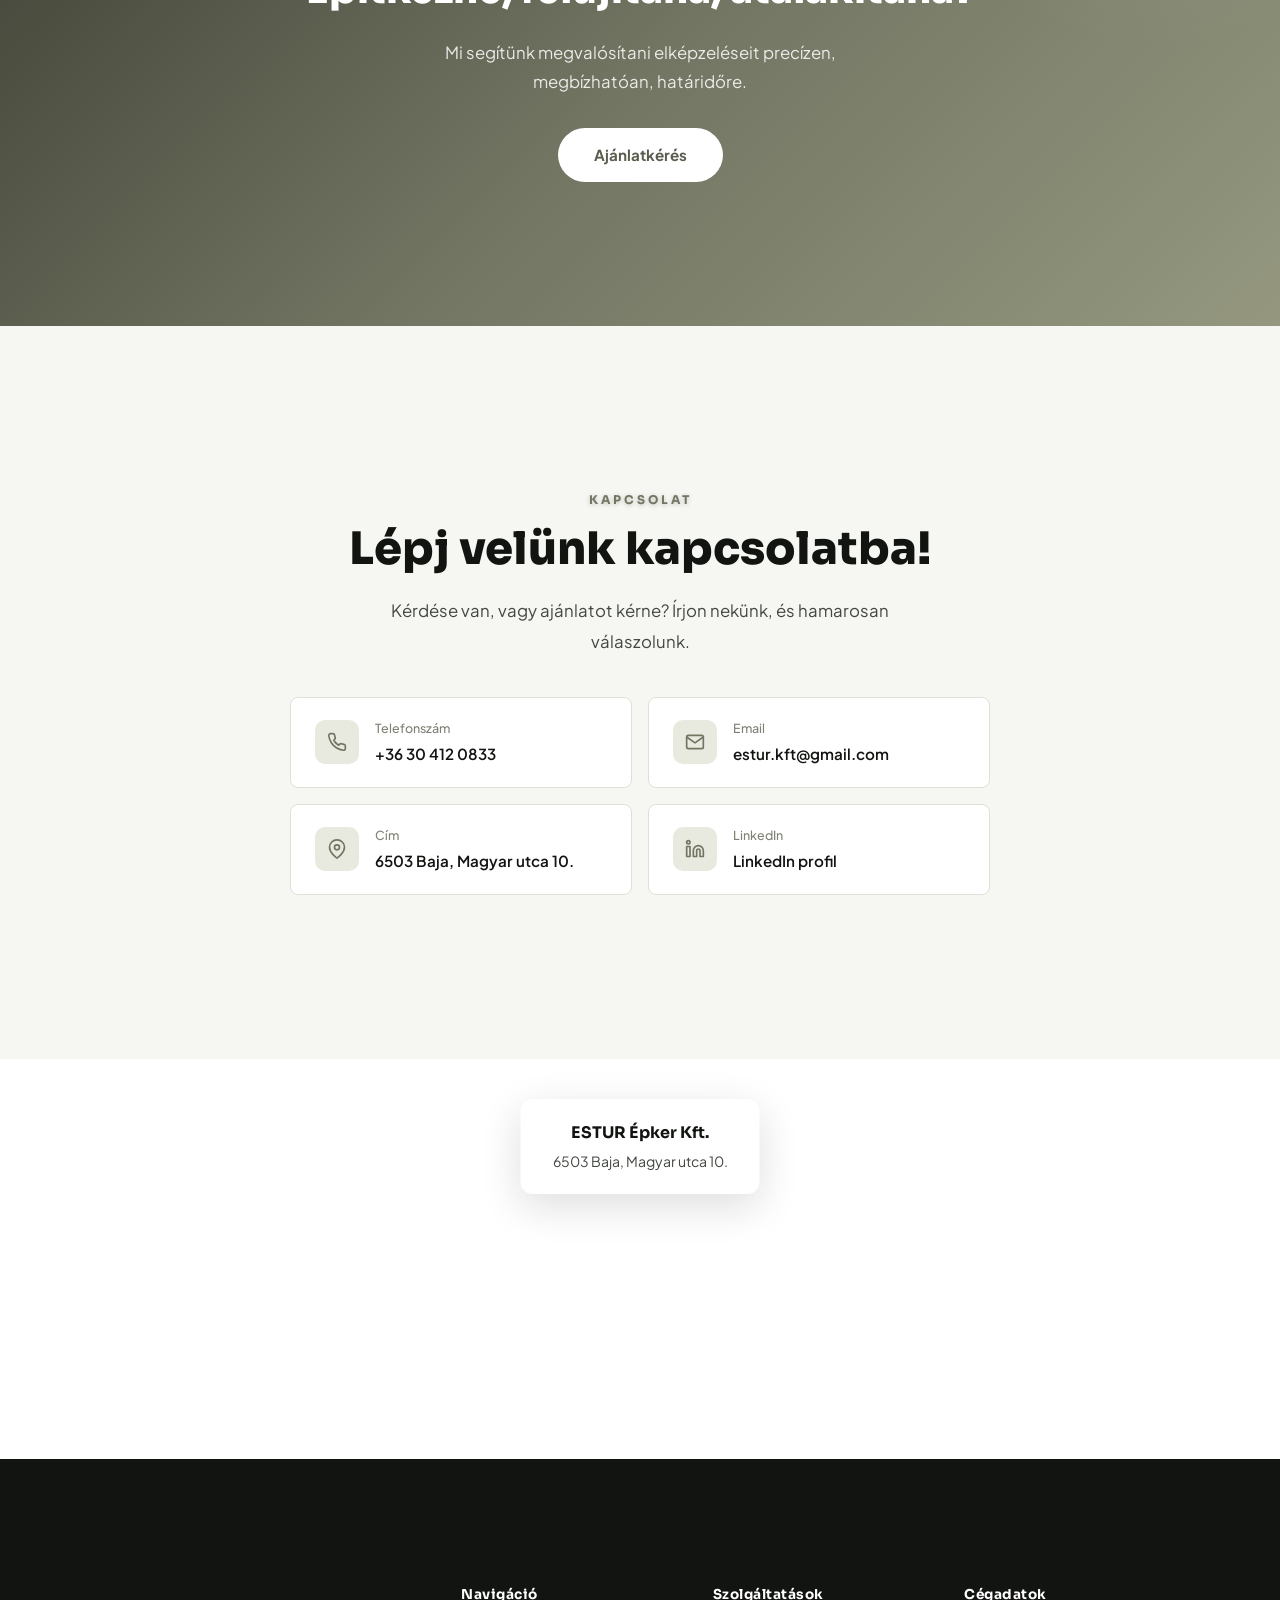
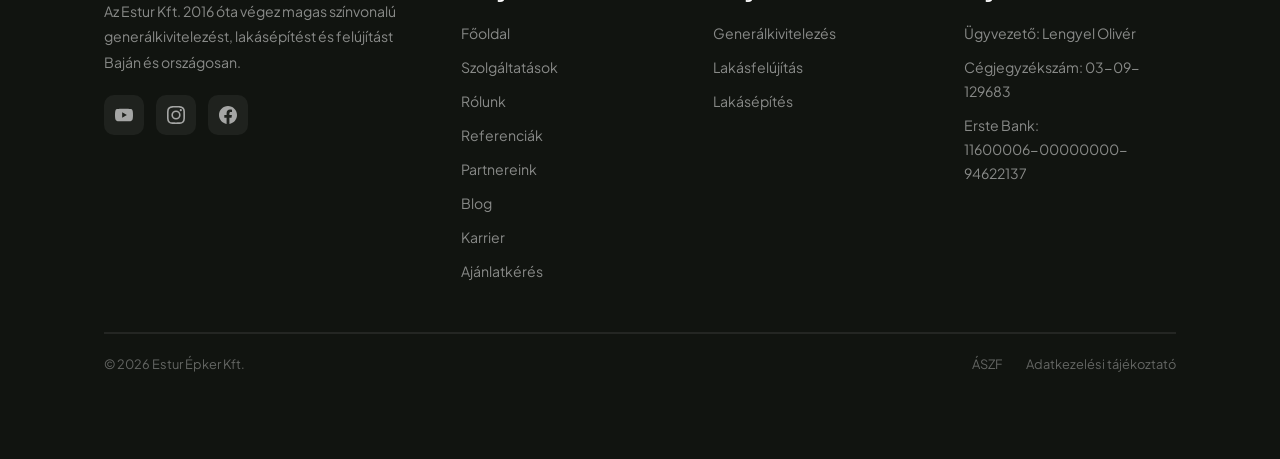
==== commit 3b4761e8: ".jpg" ====
--- a/index.html
+++ b/index.html
@@ -316,7 +316,7 @@
       <div class="ref-preview-body"><h3>Budapest – Diófa utca</h3><p class="ref-preview-count" data-hu="6 fotó" data-en="6 photos" data-de="6 Fotos">6 fotó</p><span class="ref-preview-arrow">Megtekintés <svg class="arr" viewBox="0 0 24 24" fill="none" stroke="currentColor" stroke-width="2.5" stroke-linecap="round" stroke-linejoin="round"><path d="M5 12h14M12 5l7 7-7 7"/></svg></span></div>
     </a>
     <a href="referenciak.html#nagybanya" class="ref-preview-card reveal">
-      <div class="ref-preview-thumb"><img src="assets/images/Referenciak/Nagybánya utca/imgi_21_063a5988fa95e593c1b91509ed5e927e.jpg" alt="Nagybánya utca" loading="lazy"></div>
+      <div class="ref-preview-thumb"><img src="assets/images/Referenciak/Nagybánya utca/imgi_21_063a5988fa95e593c1b91509ed5e927e.webp" alt="Nagybánya utca" loading="lazy"></div>
       <div class="ref-preview-body"><h3>Nagybánya utca</h3><p class="ref-preview-count" data-hu="6 fotó" data-en="6 photos" data-de="6 Fotos">6 fotó</p><span class="ref-preview-arrow">Megtekintés <svg class="arr" viewBox="0 0 24 24" fill="none" stroke="currentColor" stroke-width="2.5" stroke-linecap="round" stroke-linejoin="round"><path d="M5 12h14M12 5l7 7-7 7"/></svg></span></div>
     </a>
   </div>
--- a/assets/css/estur.css
+++ b/assets/css/estur.css
@@ -130,7 +130,7 @@
 .mobile-close {
   position: absolute;
   top: 45px;
-  right: 25px;
+  right: 45px;
   width: 44px;
   height: 44px;
   background: rgba(255,255,255,.07);
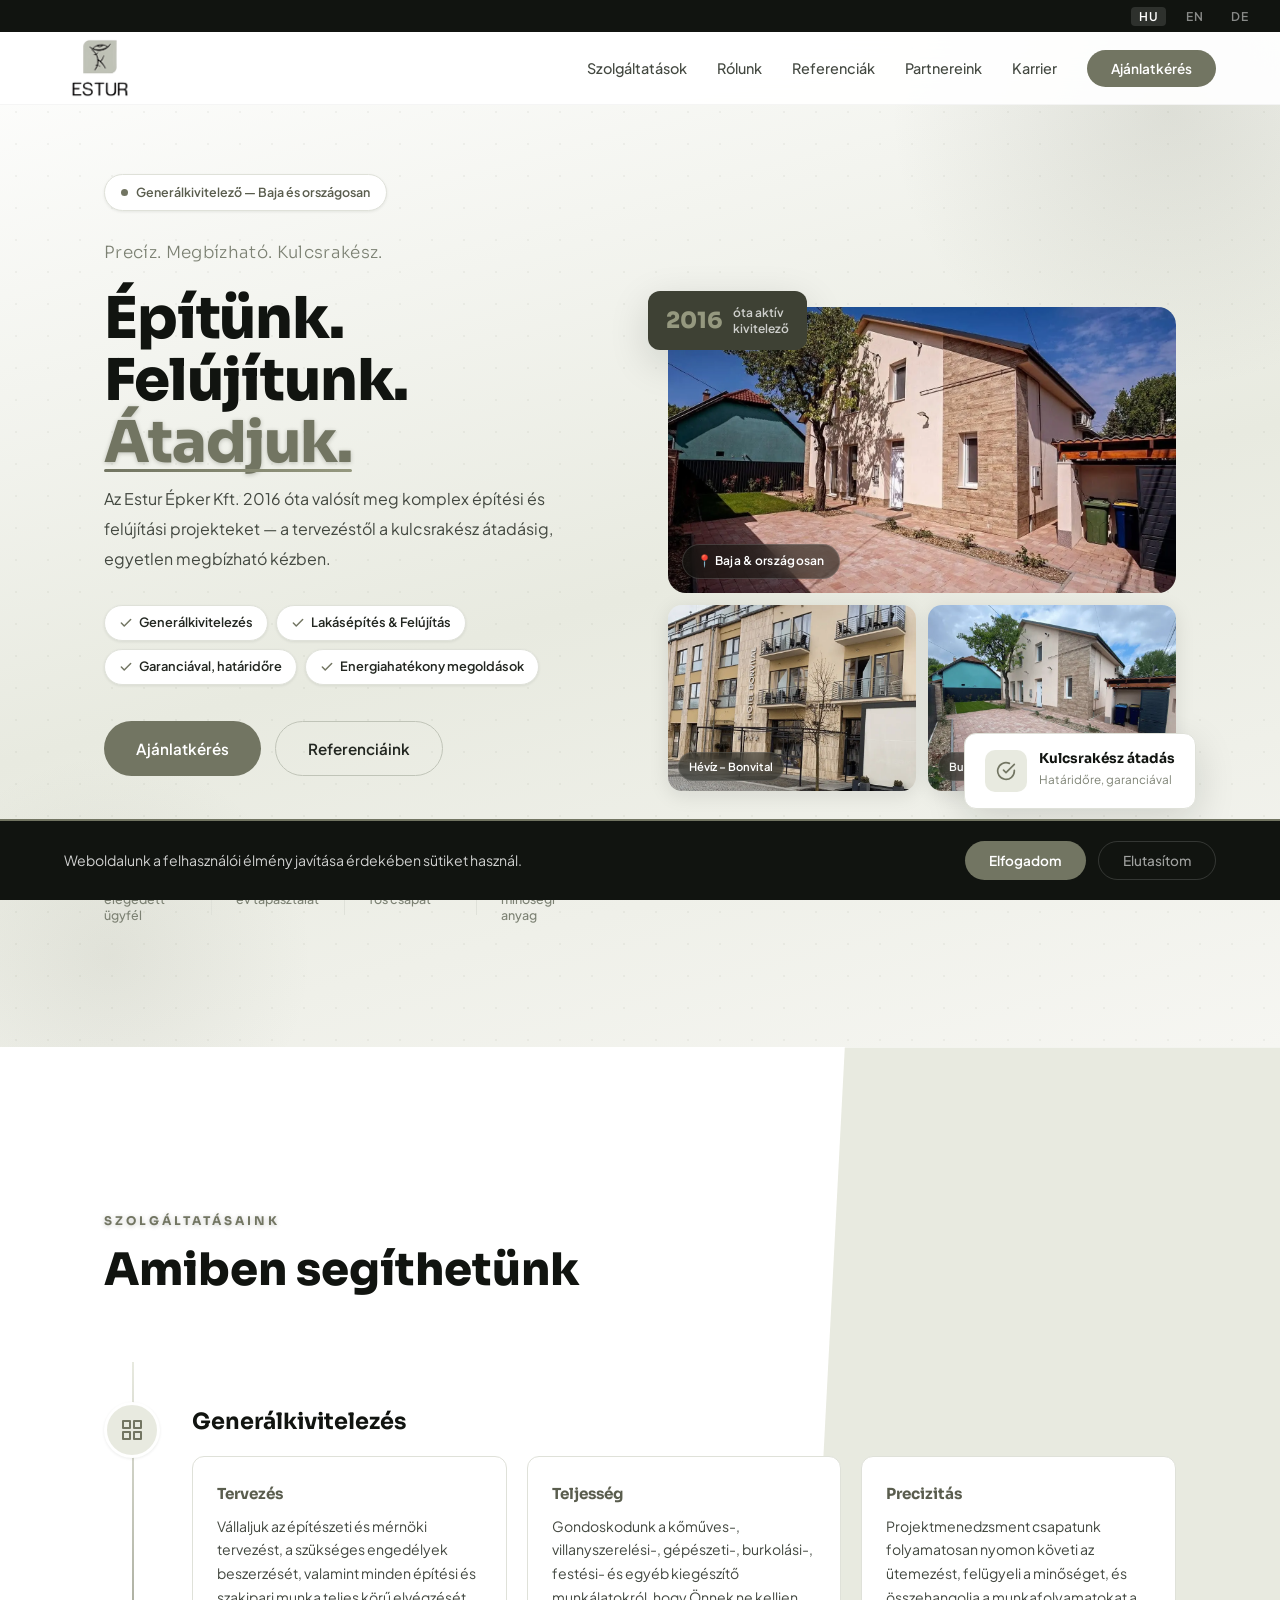
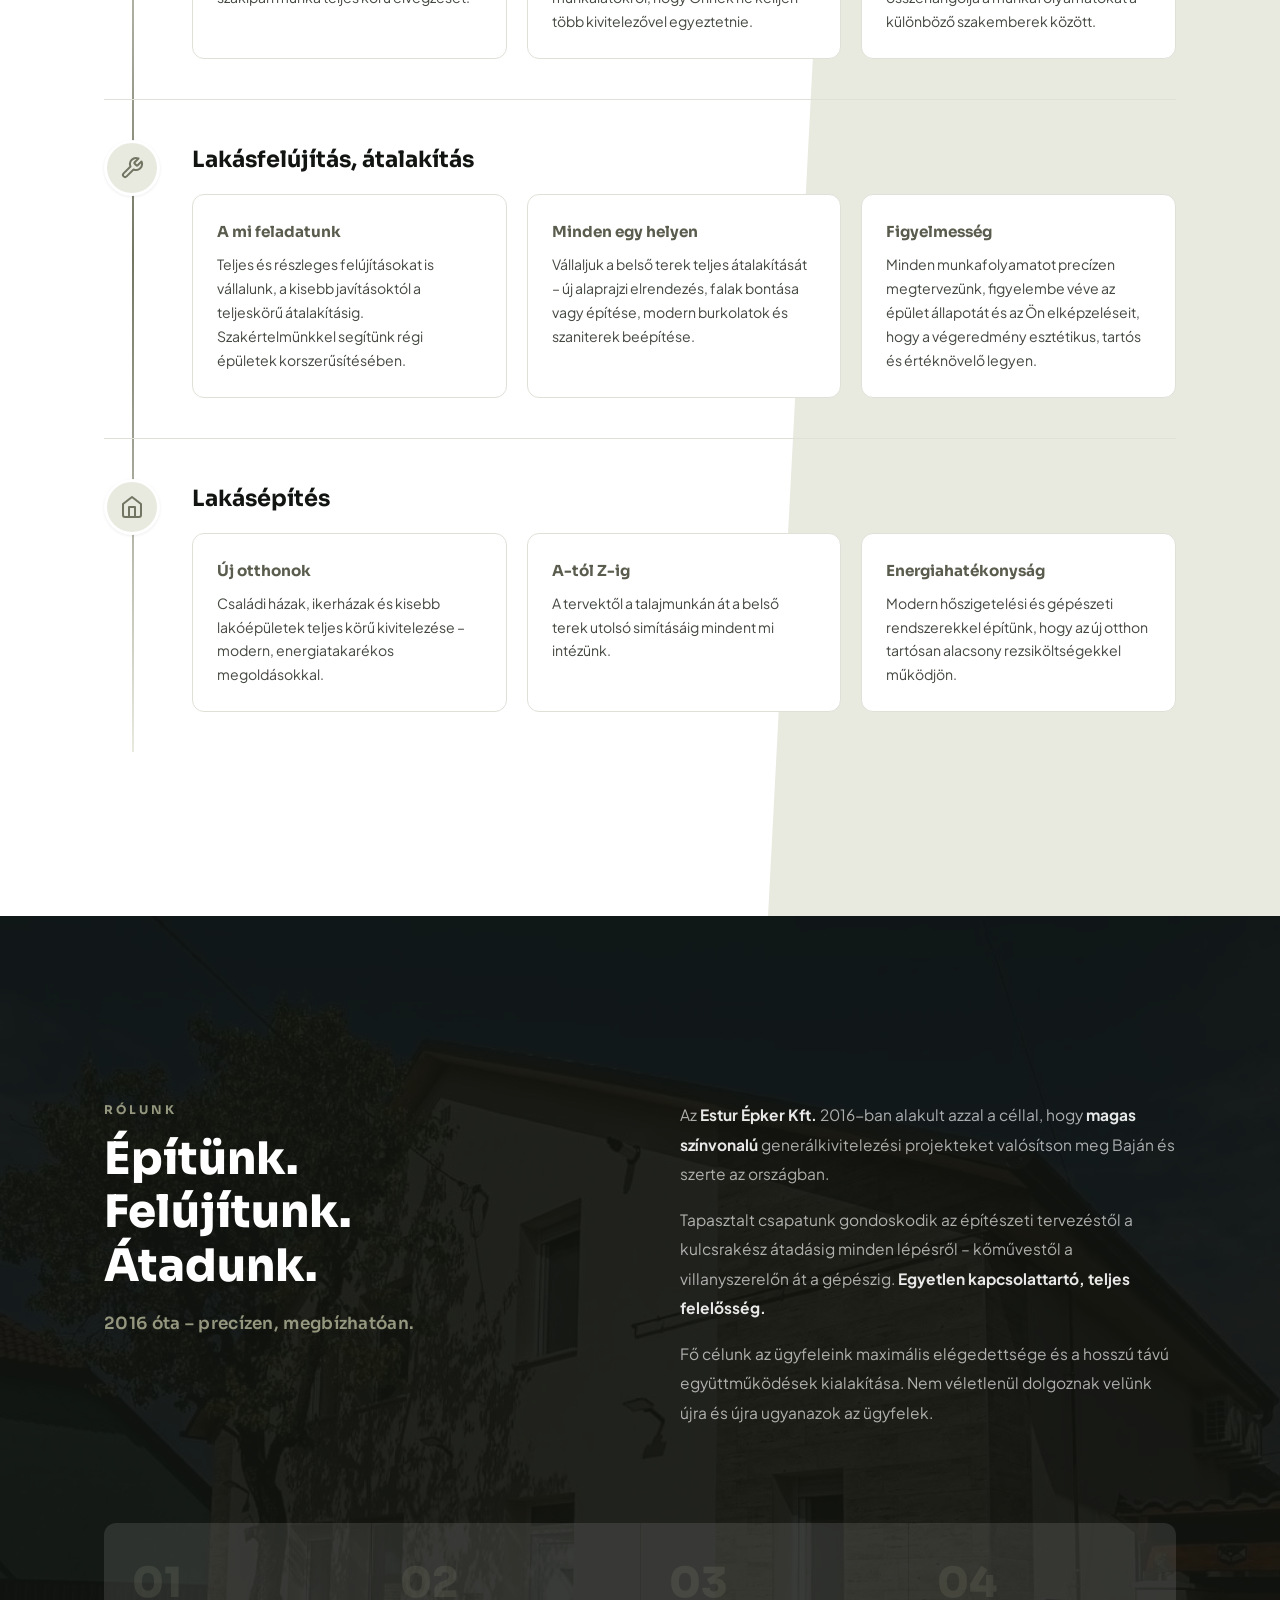
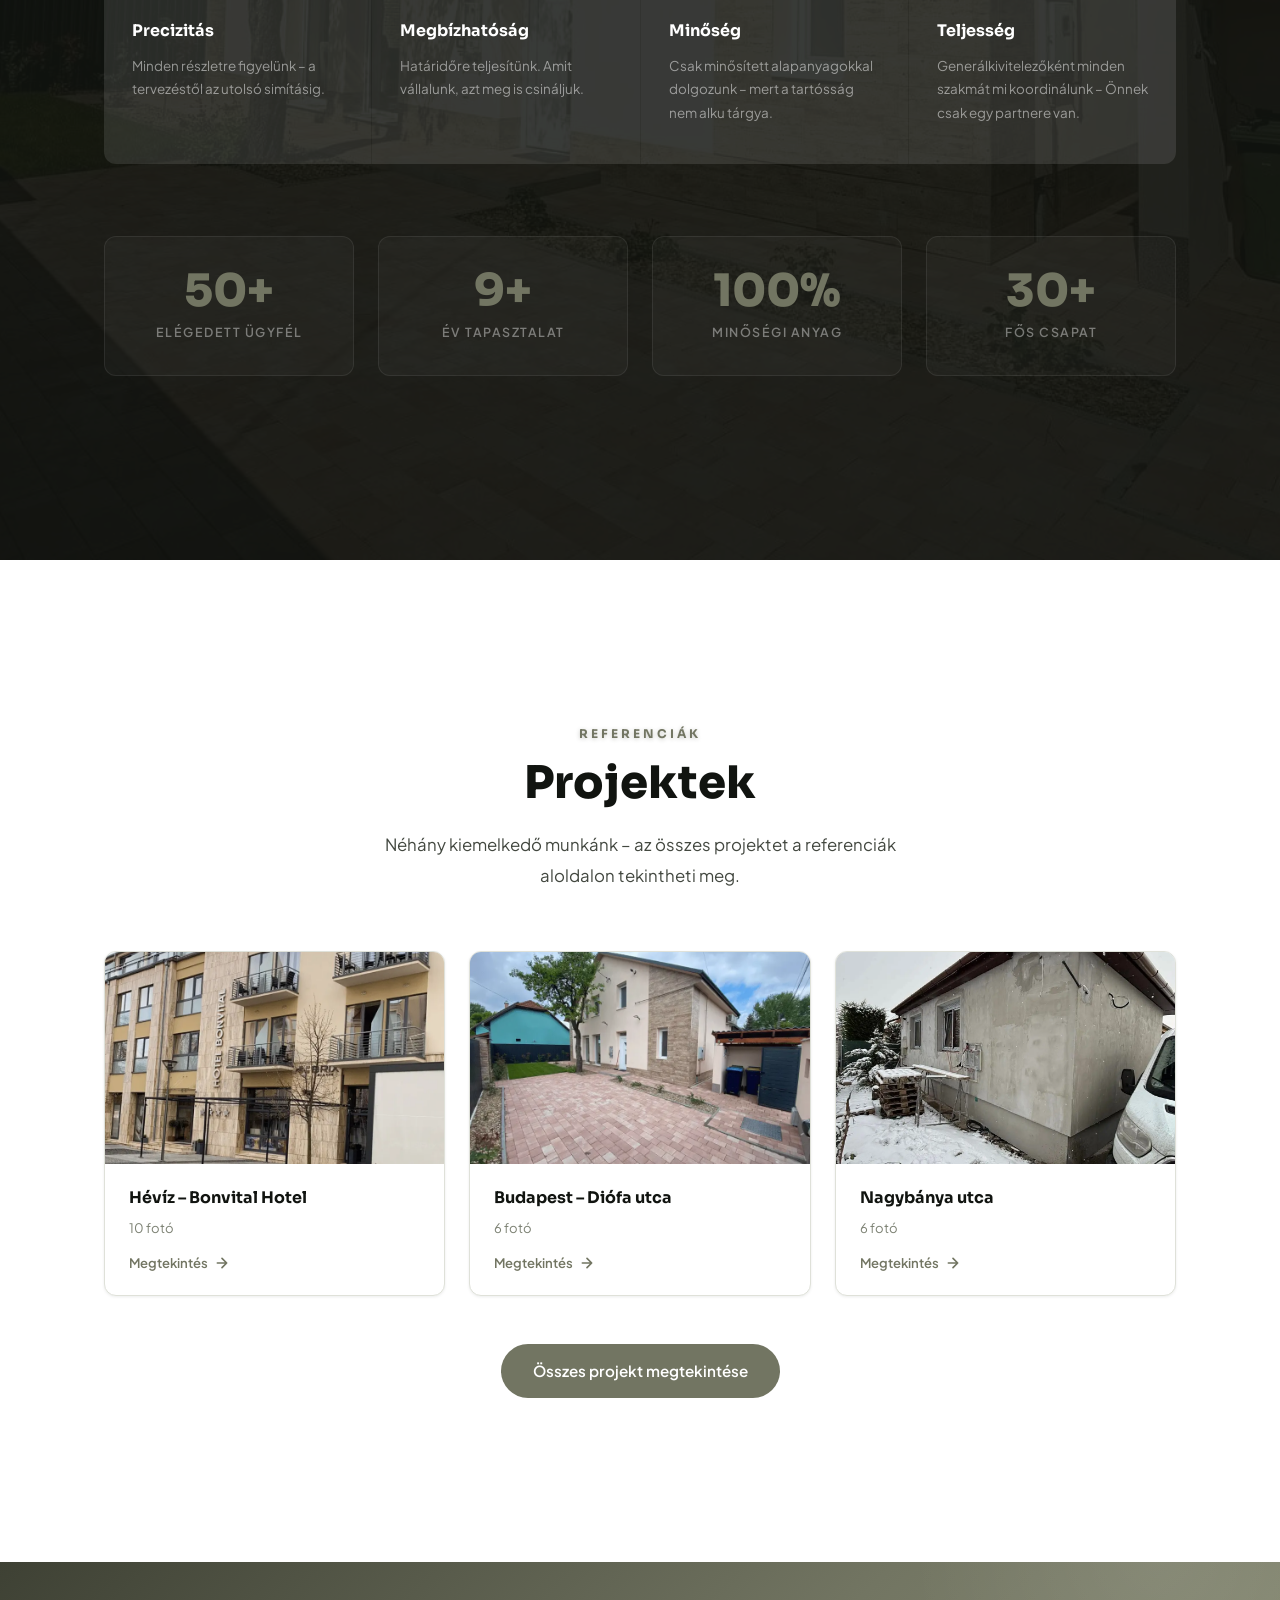
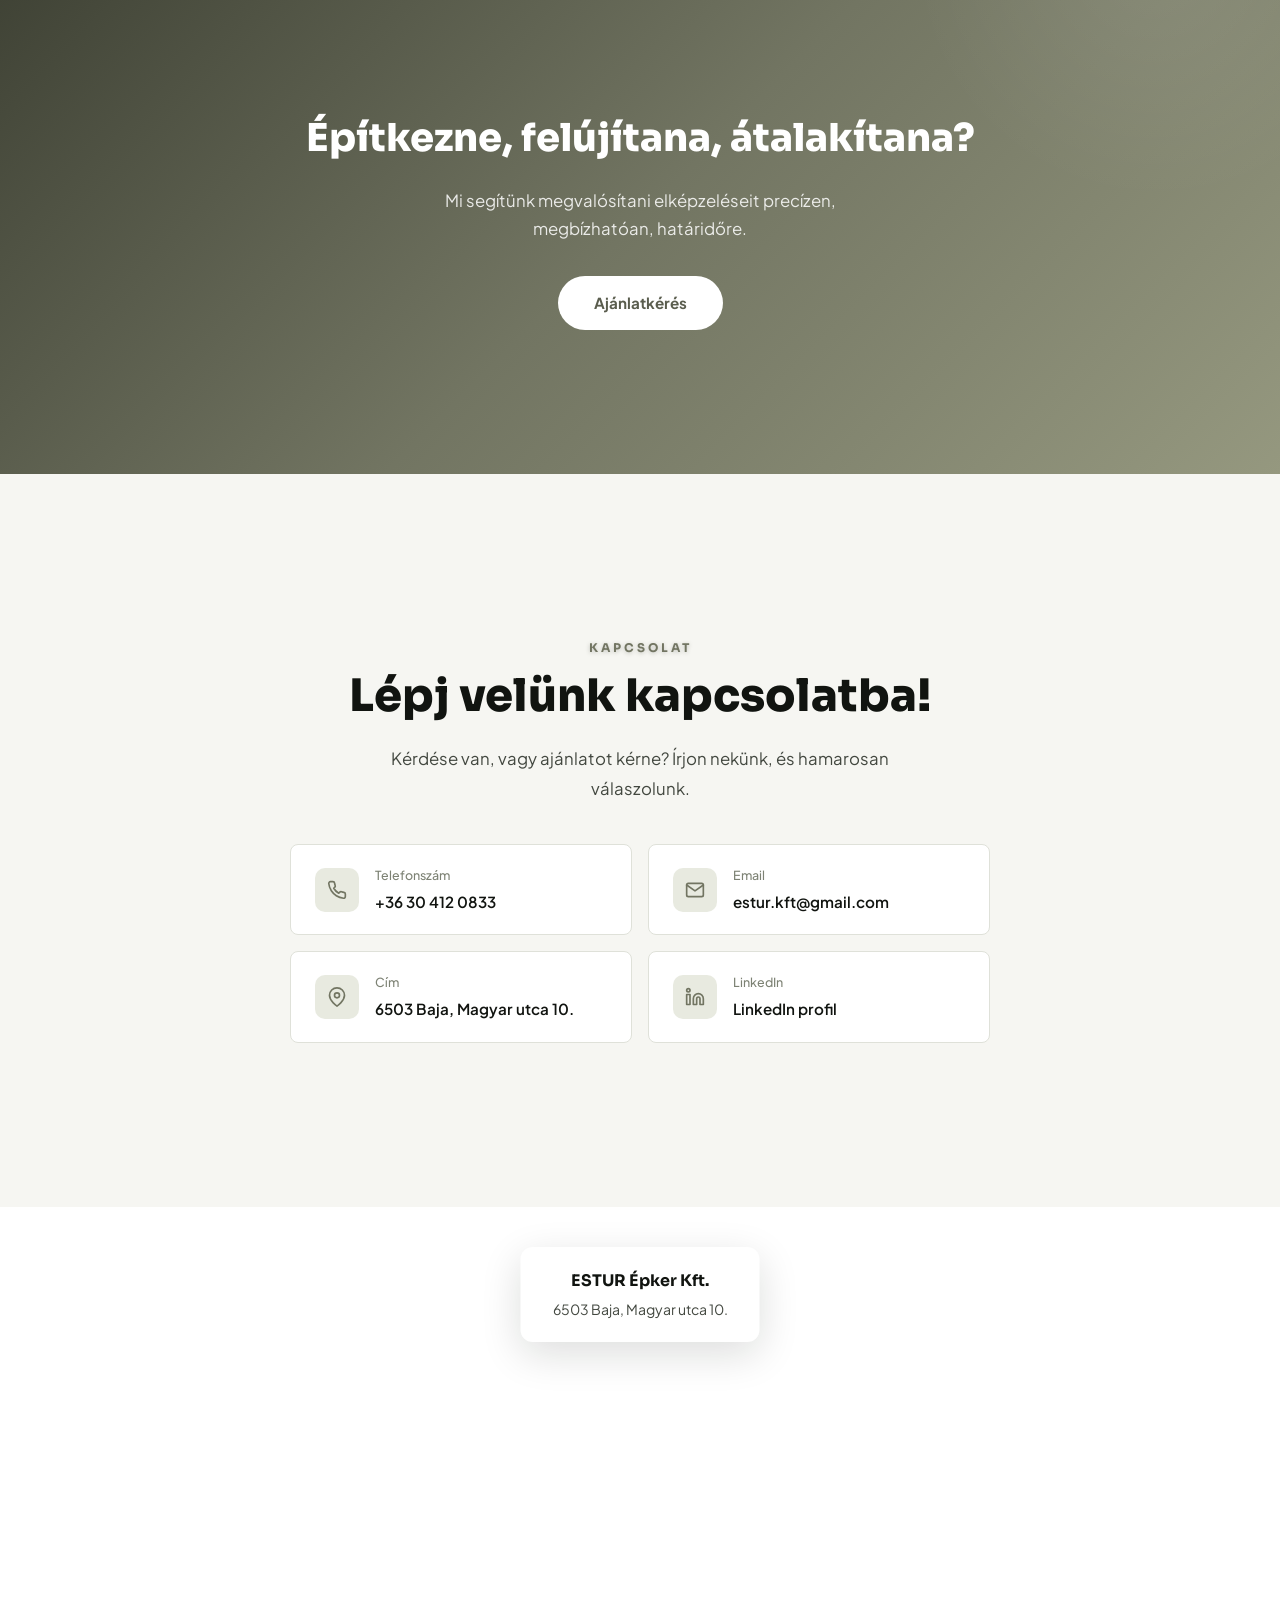
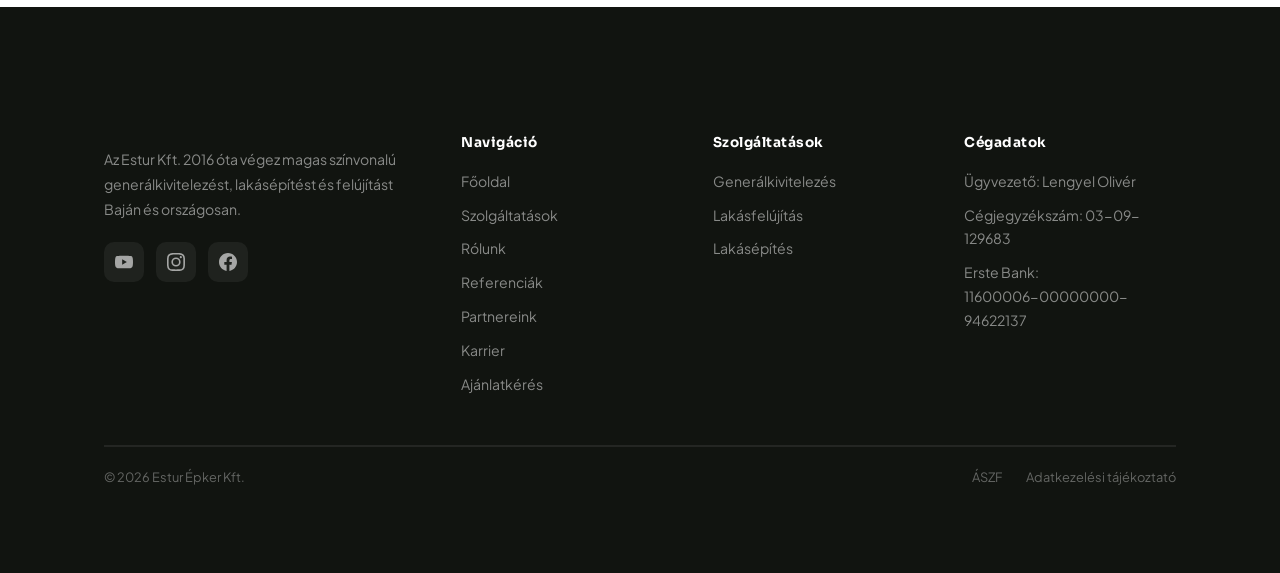
==== commit 88264fbc: "dsada" ====
--- a/index.html
+++ b/index.html
@@ -10,28 +10,388 @@
 <link href="https://fonts.googleapis.com/css2?family=Sora:wght@300;400;600;700;800&family=Plus+Jakarta+Sans:wght@300;400;500;600;700&display=swap" rel="stylesheet">
 <link rel="stylesheet" href="assets/css/estur.css">
 <style>
-/* ── Hero ── */
-.hero{min-height:100vh;display:flex;align-items:center;position:relative;overflow:hidden;background:linear-gradient(165deg,var(--white) 0%,var(--sage-subtle) 50%,var(--cream) 100%);padding-top:104px}
-.hero::before{content:'';position:absolute;top:-200px;right:-200px;width:600px;height:600px;background:radial-gradient(circle,var(--sage-glow) 0%,transparent 70%);animation:float 6s ease-in-out infinite}
-.hero-grid{display:grid;grid-template-columns:1fr 1fr;gap:60px;align-items:center;position:relative;z-index:1}
-.hero-content{animation:slideR 1s ease forwards}
-.hero-badge{display:inline-flex;align-items:center;gap:8px;background:var(--white);border:1px solid var(--gray-100);padding:8px 16px;border-radius:50px;font-size:.8rem;font-weight:600;color:var(--sage-dark);margin-bottom:28px;box-shadow:var(--shadow-sm)}
-.hero-badge-dot{width:7px;height:7px;background:var(--sage);border-radius:50%;animation:pulse 2s infinite}
-.hero h1{font-family:var(--font-h);font-size:clamp(2.2rem,5vw,3.4rem);font-weight:800;line-height:1.1;color:var(--gray-900);margin-bottom:24px}
-.hero h1 .accent{color:var(--sage);text-shadow:var(--sage-text-shadow)}
-.hero-desc{font-size:1.05rem;color:var(--gray-600);line-height:1.8;margin-bottom:36px;max-width:480px}
-.hero-btns{display:flex;gap:16px;flex-wrap:wrap}
-.hero-stats{display:flex;gap:40px;margin-top:48px;padding-top:32px;border-top:1px solid var(--gray-100)}
-.hero-stat-num{font-family:var(--font-h);font-size:2rem;font-weight:800;color:var(--sage);text-shadow:var(--sage-text-shadow)}
-.hero-stat-label{font-size:.82rem;color:var(--gray-400);font-weight:500;margin-top:2px}
-.hero-visual{position:relative;animation:scaleIn 1s ease .3s forwards;opacity:0}
-.hero-img-wrapper{position:relative;border-radius:20px;overflow:hidden;box-shadow:var(--shadow-lg);aspect-ratio:4/3}
-.hero-img-wrapper img{width:100%;height:100%;object-fit:cover}
-.hero-float-card{position:absolute;bottom:-20px;left:-30px;background:var(--white);padding:18px 24px;border-radius:var(--radius);box-shadow:var(--shadow-lg);display:flex;align-items:center;gap:14px;animation:float 4s ease-in-out infinite}
-.hero-float-icon{width:44px;height:44px;background:var(--sage-subtle);border-radius:10px;display:flex;align-items:center;justify-content:center}
-.hero-float-icon svg{width:22px;height:22px;color:var(--sage)}
-.hero-float-title{font-family:var(--font-h);font-weight:700;font-size:.9rem;color:var(--gray-900)}
-.hero-float-sub{font-size:.78rem;color:var(--gray-400);margin-top:2px}
+/* ════════════════════════════════
+   HERO
+════════════════════════════════ */
+.hero {
+  min-height: 100vh;
+  display: flex;
+  align-items: center;
+  position: relative;
+  overflow: hidden;
+  background: linear-gradient(165deg, var(--white) 0%, var(--sage-subtle) 55%, var(--cream) 100%);
+  padding-top: 110px;
+  padding-bottom: 60px;
+}
+
+.hero::before {
+  content: '';
+  position: absolute;
+  top: -180px; right: -180px;
+  width: 580px; height: 580px;
+  background: radial-gradient(circle, rgba(114,117,98,.16) 0%, transparent 68%);
+  animation: blobFloat 7s ease-in-out infinite;
+  pointer-events: none;
+}
+.hero::after {
+  content: '';
+  position: absolute;
+  bottom: -120px; left: -100px;
+  width: 420px; height: 420px;
+  background: radial-gradient(circle, rgba(114,117,98,.10) 0%, transparent 68%);
+  animation: blobFloat 9s ease-in-out infinite reverse;
+  pointer-events: none;
+}
+
+.hero-bg-pattern {
+  position: absolute;
+  inset: 0;
+  background-image: radial-gradient(circle, rgba(114,117,98,.12) 1px, transparent 1px);
+  background-size: 32px 32px;
+  pointer-events: none;
+  opacity: .6;
+}
+
+.hero .container { position: relative; z-index: 1; }
+
+.hero-grid {
+  display: grid;
+  grid-template-columns: 1fr 1fr;
+  gap: 56px;
+  align-items: center;
+}
+
+/* ── LEFT: Content ── */
+.hero-content {
+  opacity: 0;
+  transform: translateX(-36px);
+  animation: heroSlideIn .9s cubic-bezier(.23,1,.32,1) .1s forwards;
+}
+
+.hero-badge {
+  display: inline-flex;
+  align-items: center;
+  gap: 8px;
+  background: var(--white);
+  border: 1px solid var(--gray-100);
+  padding: 7px 16px;
+  border-radius: 50px;
+  font-size: .78rem;
+  font-weight: 600;
+  color: var(--sage-dark);
+  margin-bottom: 28px;
+  box-shadow: var(--shadow-sm);
+  opacity: 0;
+  animation: fadeUp .6s ease .4s forwards;
+}
+.hero-badge-dot {
+  width: 7px; height: 7px;
+  background: var(--sage);
+  border-radius: 50%;
+  animation: pulse 2s infinite;
+  flex-shrink: 0;
+}
+
+.hero h1 {
+  font-family: var(--font-h);
+  font-size: clamp(2.4rem, 4.8vw, 3.6rem);
+  font-weight: 800;
+  line-height: 1.08;
+  color: var(--gray-900);
+  margin-bottom: 10px;
+  letter-spacing: -.02em;
+}
+.hero h1 .accent {
+  color: var(--sage);
+  text-shadow: var(--sage-text-shadow);
+  position: relative;
+  display: inline-block;
+}
+.hero h1 .accent::after {
+  content: '';
+  position: absolute;
+  bottom: 2px; left: 0;
+  width: 100%; height: 3px;
+  background: linear-gradient(90deg, var(--sage), var(--sage-light));
+  border-radius: 2px;
+  transform: scaleX(0);
+  transform-origin: left;
+  animation: underlineGrow .6s ease .9s forwards;
+}
+
+.hero-tagline {
+  font-family: var(--font-h);
+  font-size: 1.05rem;
+  font-weight: 300;
+  color: var(--gray-400);
+  margin-bottom: 20px;
+  letter-spacing: .02em;
+  opacity: 0;
+  animation: fadeUp .6s ease .55s forwards;
+}
+
+.hero-desc {
+  font-size: 1rem;
+  color: var(--gray-600);
+  line-height: 1.85;
+  margin-bottom: 32px;
+  max-width: 460px;
+  opacity: 0;
+  animation: fadeUp .6s ease .65s forwards;
+}
+
+/* ── USP pills ── */
+.hero-usps {
+  display: flex;
+  flex-wrap: wrap;
+  gap: 8px;
+  margin-bottom: 36px;
+  opacity: 0;
+  animation: fadeUp .6s ease .72s forwards;
+}
+.hero-usp {
+  display: inline-flex;
+  align-items: center;
+  gap: 6px;
+  background: var(--white);
+  border: 1px solid var(--gray-100);
+  color: var(--gray-700);
+  font-size: .8rem;
+  font-weight: 600;
+  padding: 6px 14px;
+  border-radius: 50px;
+  box-shadow: var(--shadow-sm);
+  transition: var(--tr);
+}
+.hero-usp:hover {
+  border-color: var(--sage);
+  color: var(--sage-dark);
+  transform: translateY(-2px);
+}
+.hero-usp-icon {
+  width: 14px; height: 14px;
+  color: var(--sage);
+  flex-shrink: 0;
+}
+
+/* ── CTA buttons ── */
+.hero-btns {
+  display: flex;
+  gap: 14px;
+  flex-wrap: wrap;
+  opacity: 0;
+  animation: fadeUp .6s ease .8s forwards;
+}
+
+/* ── Stats row ── */
+.hero-stats {
+  display: flex;
+  gap: 0;
+  margin-top: 44px;
+  padding-top: 32px;
+  border-top: 1px solid var(--gray-100);
+  opacity: 0;
+  animation: fadeUp .6s ease .88s forwards;
+}
+.hero-stat {
+  flex: 1;
+  position: relative;
+  padding: 0 24px;
+}
+.hero-stat:first-child { padding-left: 0; }
+.hero-stat:not(:last-child)::after {
+  content: '';
+  position: absolute;
+  right: 0; top: 8px; bottom: 8px;
+  width: 1px;
+  background: var(--gray-100);
+}
+.hero-stat-num {
+  font-family: var(--font-h);
+  font-size: 2.1rem;
+  font-weight: 800;
+  color: var(--sage);
+  text-shadow: var(--sage-text-shadow);
+  line-height: 1;
+  display: flex;
+  align-items: baseline;
+  gap: 2px;
+}
+.hero-stat-num .suffix {
+  font-size: 1.3rem;
+  font-weight: 700;
+}
+.hero-stat-label {
+  font-size: .78rem;
+  color: var(--gray-400);
+  font-weight: 500;
+  margin-top: 4px;
+  line-height: 1.3;
+}
+
+/* ── RIGHT: Visual collage ── */
+.hero-visual {
+  position: relative;
+  opacity: 0;
+  transform: translateX(36px) scale(.96);
+  animation: heroSlideInRight .9s cubic-bezier(.23,1,.32,1) .25s forwards;
+}
+
+.hero-collage {
+  display: grid;
+  grid-template-columns: 1fr 1fr;
+  grid-template-rows: auto auto;
+  gap: 12px;
+  position: relative;
+}
+
+.hero-collage-main {
+  grid-column: 1 / 3;
+  border-radius: 18px;
+  overflow: hidden;
+  aspect-ratio: 16/9;
+  box-shadow: var(--shadow-xl);
+  position: relative;
+}
+.hero-collage-main img {
+  width: 100%; height: 100%;
+  object-fit: cover;
+  transition: transform .6s ease;
+}
+.hero-collage-main:hover img { transform: scale(1.04); }
+
+.hero-collage-main-label {
+  position: absolute;
+  bottom: 14px; left: 14px;
+  background: rgba(17,20,16,.55);
+  backdrop-filter: blur(10px);
+  -webkit-backdrop-filter: blur(10px);
+  color: white;
+  font-size: .75rem;
+  font-weight: 600;
+  padding: 6px 14px;
+  border-radius: 50px;
+  border: 1px solid rgba(255,255,255,.15);
+  letter-spacing: .3px;
+}
+
+.hero-collage-small {
+  border-radius: 14px;
+  overflow: hidden;
+  aspect-ratio: 4/3;
+  box-shadow: var(--shadow-md);
+  position: relative;
+}
+.hero-collage-small img {
+  width: 100%; height: 100%;
+  object-fit: cover;
+  transition: transform .5s ease;
+}
+.hero-collage-small:hover img { transform: scale(1.06); }
+.hero-collage-small-label {
+  position: absolute;
+  bottom: 10px; left: 10px;
+  background: rgba(17,20,16,.5);
+  backdrop-filter: blur(8px);
+  -webkit-backdrop-filter: blur(8px);
+  color: white;
+  font-size: .7rem;
+  font-weight: 600;
+  padding: 4px 10px;
+  border-radius: 50px;
+  border: 1px solid rgba(255,255,255,.12);
+}
+
+/* ── Floating trust card ── */
+.hero-float-card {
+  position: absolute;
+  bottom: -18px;
+  right: -20px;
+  background: var(--white);
+  padding: 16px 20px;
+  border-radius: var(--radius);
+  box-shadow: var(--shadow-lg);
+  display: flex;
+  align-items: center;
+  gap: 12px;
+  animation: cardFloat 4.5s ease-in-out infinite;
+  z-index: 5;
+  border: 1px solid var(--gray-100);
+  min-width: 200px;
+}
+.hero-float-icon {
+  width: 42px; height: 42px;
+  background: var(--sage-subtle);
+  border-radius: 10px;
+  display: flex; align-items: center; justify-content: center;
+  flex-shrink: 0;
+}
+.hero-float-icon svg { width: 20px; height: 20px; color: var(--sage); }
+.hero-float-title {
+  font-family: var(--font-h);
+  font-weight: 700;
+  font-size: .85rem;
+  color: var(--gray-900);
+  line-height: 1.2;
+}
+.hero-float-sub { font-size: .73rem; color: var(--gray-400); margin-top: 3px; }
+
+/* ── Second float card (top-left) ── */
+.hero-float-card-2 {
+  position: absolute;
+  top: -16px;
+  left: -20px;
+  background: var(--sage-deeper);
+  padding: 14px 18px;
+  border-radius: var(--radius);
+  box-shadow: var(--shadow-lg);
+  display: flex;
+  align-items: center;
+  gap: 10px;
+  animation: cardFloat 5.5s ease-in-out 1s infinite;
+  z-index: 5;
+}
+.hero-float-card-2 .fic-num {
+  font-family: var(--font-h);
+  font-size: 1.4rem;
+  font-weight: 800;
+  color: var(--sage-light);
+  line-height: 1;
+}
+.hero-float-card-2 .fic-text {
+  font-size: .75rem;
+  font-weight: 600;
+  color: rgba(255,255,255,.75);
+  line-height: 1.3;
+}
+
+/* ════════════════════════════════
+   HERO ANIMATIONS
+════════════════════════════════ */
+@keyframes heroSlideIn {
+  from { opacity: 0; transform: translateX(-36px); }
+  to   { opacity: 1; transform: translateX(0); }
+}
+@keyframes heroSlideInRight {
+  from { opacity: 0; transform: translateX(36px) scale(.96); }
+  to   { opacity: 1; transform: translateX(0) scale(1); }
+}
+@keyframes fadeUp {
+  from { opacity: 0; transform: translateY(18px); }
+  to   { opacity: 1; transform: translateY(0); }
+}
+@keyframes blobFloat {
+  0%, 100% { transform: translateY(0) scale(1); }
+  50%       { transform: translateY(-24px) scale(1.04); }
+}
+@keyframes cardFloat {
+  0%, 100% { transform: translateY(0); }
+  50%       { transform: translateY(-7px); }
+}
+@keyframes underlineGrow {
+  from { transform: scaleX(0); }
+  to   { transform: scaleX(1); }
+}
 
 /* ── Services ── */
 .services{background:var(--white);position:relative;overflow:hidden}
@@ -106,36 +466,35 @@
 .cc-value a{color:var(--gray-900);text-decoration:none}
 .cc-value a:hover{color:var(--sage)}
 
-@media(max-width:640px){
-  .contact-info-cards{grid-template-columns:1fr}
-}
-
-/* ── Responsive (page-specific overrides) ── */
+/* ── Responsive ── */
 @media(max-width:968px){
-  .hero-grid{grid-template-columns:1fr;gap:40px}
-  .hero-visual{max-width:500px}
-  .hero-float-card{left:auto;right:20px;bottom:-10px}
+  .hero-grid{grid-template-columns:1fr;gap:44px}
+  .hero-visual{max-width:520px;margin:0 auto}
+  .hero-float-card-2{left:10px}
   .about-top{grid-template-columns:1fr;gap:40px}
   .about-pillars{grid-template-columns:1fr 1fr}
   .about-bottom{grid-template-columns:1fr 1fr}
   .svc-details{grid-template-columns:1fr 1fr}
   .services::before{display:none}
-  .contact-grid{grid-template-columns:1fr}
   .ref-preview-grid{grid-template-columns:1fr 1fr}
+  .contact-info-cards{grid-template-columns:1fr}
 }
 @media(max-width:640px){
-  .hero-stats{gap:24px;flex-wrap:wrap}
+  .hero{padding-top:96px}
+  .hero-stats{gap:0}
+  .hero-stat{padding:0 14px}
+  .hero-stat-num{font-size:1.6rem}
   .hero-btns{flex-direction:column}
-  .form-row{grid-template-columns:1fr}
+  .hero-collage-main{aspect-ratio:16/10}
+  .hero-float-card{right:8px;bottom:-12px;min-width:170px}
+  .hero-float-card-2{display:none}
   .about-pillars{grid-template-columns:1fr}
   .about-bottom{grid-template-columns:1fr 1fr}
   .svc-details{grid-template-columns:1fr}
   .ref-preview-grid{grid-template-columns:1fr}
 }
 
-.container{
-  padding: 5%;
-}
+.container{padding:5%}
 </style>
 </head>
 <body>
@@ -155,7 +514,6 @@
     <li><a href="rolunk.html" data-hu="Rólunk" data-en="About Us" data-de="Über uns">Rólunk</a></li>
     <li><a href="referenciak.html" data-hu="Referenciák" data-en="References" data-de="Referenzen">Referenciák</a></li>
     <li><a href="partnereink.html" data-hu="Partnereink" data-en="Partners" data-de="Partner">Partnereink</a></li>
-    <li><a href="blog.html" data-hu="Blog" data-en="Blog" data-de="Blog">Blog</a></li>
     <li><a href="karrier.html" data-hu="Karrier" data-en="Careers" data-de="Karriere">Karrier</a></li>
     <li><a href="ajanlatkeres.html" class="nav-cta" data-hu="Ajánlatkérés" data-en="Get a Quote" data-de="Angebot">Ajánlatkérés</a></li>
   </ul>
@@ -165,6 +523,7 @@
     <span class="bar"></span>
   </button>
 </div></nav>
+
 <div class="mobile-menu" id="mobileMenu" aria-hidden="true">
   <div class="mobile-menu-inner">
     <button class="mobile-close" id="mobileClose" aria-label="Bezárás" onclick="closeMobile()">
@@ -192,12 +551,9 @@
         <span class="mobile-nav-num">05</span>
         <span class="mobile-nav-label" data-hu="Partnereink" data-en="Partners" data-de="Partner">Partnereink</span>
       </a>
-      <a class="mobile-nav-item" href="blog.html" onclick="closeMobile()">
+      
+      <a class="mobile-nav-item" href="karrier.html" onclick="closeMobile()">
         <span class="mobile-nav-num">06</span>
-        <span class="mobile-nav-label" data-hu="Blog" data-en="Blog" data-de="Blog">Blog</span>
-      </a>
-      <a class="mobile-nav-item" href="karrier.html" onclick="closeMobile()">
-        <span class="mobile-nav-num">07</span>
         <span class="mobile-nav-label" data-hu="Karrier" data-en="Careers" data-de="Karriere">Karrier</span>
       </a>
     </nav>
@@ -209,30 +565,137 @@
     </div>
   </div>
 </div>
-<!-- HERO -->
-<section class="hero"><div class="container"><div class="hero-grid">
-  <div class="hero-content">
-    <div class="hero-badge"><span class="hero-badge-dot"></span><span data-hu="Generálkivitelezés Baján és országosan" data-en="General contracting in Baja and nationwide" data-de="Generalunternehmen in Baja und landesweit">Generálkivitelezés Baján és országosan</span></div>
-    <h1 data-hu="Álmaid otthona<br><span class='accent'>Egy üzenetre!</span>" data-en="Your Dream Home<br><span class='accent'>One Message Away!</span>" data-de="Dein Traumhaus<br><span class='accent'>Eine Nachricht entfernt!</span>">Álmaid otthona<br><span class="accent">Egy üzenetre!</span></h1>
-    <p class="hero-desc" data-hu="Precíz munkavégzés, minőségi anyagok és tartós megoldások jellemzik minden projektünket. Ha stabil alapokra építenél, jó helyen jársz." data-en="Precise workmanship, quality materials and lasting solutions characterize every project. If you want to build on solid foundations, you're in the right place." data-de="Präzise Arbeit, hochwertige Materialien und dauerhafte Lösungen kennzeichnen jedes unserer Projekte. Wenn Sie auf soliden Fundamenten bauen möchten, sind Sie hier richtig.">Precíz munkavégzés, minőségi anyagok és tartós megoldások jellemzik minden projektünket. Ha stabil alapokra építenél, jó helyen jársz.</p>
-    <div class="hero-btns">
-      <a href="#kapcsolat" class="btn-primary" data-hu="Kapcsolat" data-en="Contact" data-de="Kontakt">Kapcsolat <svg class="arr" viewBox="0 0 24 24" fill="none" stroke="currentColor" stroke-width="2.5" stroke-linecap="round" stroke-linejoin="round"><path d="M5 12h14M12 5l7 7-7 7"/></svg></a>
-      <a href="#referenciak" class="btn-secondary" data-hu="Referenciáink" data-en="Our References" data-de="Unsere Referenzen">Referenciáink</a>
-    </div>
-    <div class="hero-stats">
-      <div><div class="hero-stat-num">50+</div><div class="hero-stat-label" data-hu="elégedett ügyfél" data-en="satisfied clients" data-de="zufriedene Kunden">elégedett ügyfél</div></div>
-      <div><div class="hero-stat-num">9+</div><div class="hero-stat-label" data-hu="év tapasztalat" data-en="years experience" data-de="Jahre Erfahrung">év tapasztalat</div></div>
-      <div><div class="hero-stat-num">30+</div><div class="hero-stat-label" data-hu="fős csapat" data-en="team members" data-de="Teammitglieder">fős csapat</div></div>
-    </div>
-  </div>
-  <div class="hero-visual">
-    <div class="hero-img-wrapper"><img src="assets/images/hero.webp" alt="Estur Épker Kft."></div>
-    <div class="hero-float-card">
-      <div class="hero-float-icon"><svg viewBox="0 0 24 24" fill="none" stroke="currentColor" stroke-width="2" stroke-linecap="round" stroke-linejoin="round"><path d="M22 11.08V12a10 10 0 1 1-5.93-9.14"/><polyline points="22 4 12 14.01 9 11.01"/></svg></div>
-      <div><div class="hero-float-title" data-hu="Kulcsrakész átadás" data-en="Turnkey delivery" data-de="Schlüsselfertige Übergabe">Kulcsrakész átadás</div><div class="hero-float-sub" data-hu="Határidőre, garanciával" data-en="On time, with warranty" data-de="Termingerecht, mit Garantie">Határidőre, garanciával</div></div>
-    </div>
-  </div>
-</div></div></section>
+
+<!-- ════ HERO ════ -->
+<section class="hero">
+  <div class="hero-bg-pattern"></div>
+  <div class="container">
+    <div class="hero-grid">
+
+      <!-- LEFT -->
+      <div class="hero-content">
+        <div class="hero-badge">
+          <span class="hero-badge-dot"></span>
+          <span data-hu="Generálkivitelező — Baja és országosan" data-en="General Contractor — Baja & Nationwide" data-de="Generalunternehmen — Baja und landesweit">
+            Generálkivitelező — Baja és országosan
+          </span>
+        </div>
+
+        <p class="hero-tagline" data-hu="Precíz. Megbízható. Kulcsrakész." data-en="Precise. Reliable. Turnkey." data-de="Präzise. Zuverlässig. Schlüsselfertig.">
+          Precíz. Megbízható. Kulcsrakész.
+        </p>
+
+        <h1 data-hu="Épít&uuml;nk.<br>Fel&uacute;j&iacute;tunk.<br><span class='accent'>Átadjuk.</span>" data-en="We Build.<br>We Renovate.<br><span class='accent'>We Deliver.</span>" data-de="Wir bauen.<br>Wir renovieren.<br><span class='accent'>Wir &uuml;bergeben.</span>">
+          Épít&uuml;nk.<br>Fel&uacute;j&iacute;tunk.<br><span class="accent">Átadjuk.</span>
+        </h1>
+
+        <p class="hero-desc" data-hu="Az Estur Épker Kft. 2016 óta valósít meg komplex építési és felújítási projekteket — a tervezéstől a kulcsrakész átadásig, egyetlen megbízható kézben." data-en="Estur Épker Kft. has been delivering complex construction and renovation projects since 2016 — from planning to turnkey handover, in one reliable hand." data-de="Die Estur Épker Kft. realisiert seit 2016 komplexe Bau- und Renovierungsprojekte — von der Planung bis zur schlüsselfertigen Übergabe, in einer zuverlässigen Hand.">
+          Az Estur Épker Kft. 2016 óta valósít meg komplex építési és felújítási projekteket — a tervezéstől a kulcsrakész átadásig, egyetlen megbízható kézben.
+        </p>
+
+        <!-- USP Pills -->
+        <div class="hero-usps">
+          <span class="hero-usp">
+            <svg class="hero-usp-icon" viewBox="0 0 24 24" fill="none" stroke="currentColor" stroke-width="2.5" stroke-linecap="round" stroke-linejoin="round"><polyline points="20 6 9 17 4 12"/></svg>
+            <span data-hu="Generálkivitelezés" data-en="General Contracting" data-de="Generalunternehmen">Generálkivitelezés</span>
+          </span>
+          <span class="hero-usp">
+            <svg class="hero-usp-icon" viewBox="0 0 24 24" fill="none" stroke="currentColor" stroke-width="2.5" stroke-linecap="round" stroke-linejoin="round"><polyline points="20 6 9 17 4 12"/></svg>
+            <span data-hu="Lakásépítés &amp; Felújítás" data-en="Construction &amp; Renovation" data-de="Bau &amp; Renovierung">Lakásépítés &amp; Felújítás</span>
+          </span>
+          <span class="hero-usp">
+            <svg class="hero-usp-icon" viewBox="0 0 24 24" fill="none" stroke="currentColor" stroke-width="2.5" stroke-linecap="round" stroke-linejoin="round"><polyline points="20 6 9 17 4 12"/></svg>
+            <span data-hu="Garanciával, határidőre" data-en="With warranty, on time" data-de="Mit Garantie, pünktlich">Garanciával, határidőre</span>
+          </span>
+          <span class="hero-usp">
+            <svg class="hero-usp-icon" viewBox="0 0 24 24" fill="none" stroke="currentColor" stroke-width="2.5" stroke-linecap="round" stroke-linejoin="round"><polyline points="20 6 9 17 4 12"/></svg>
+            <span data-hu="Energiahatékony megoldások" data-en="Energy-efficient solutions" data-de="Energieeffiziente Lösungen">Energiahatékony megoldások</span>
+          </span>
+        </div>
+
+        <!-- Buttons -->
+        <div class="hero-btns">
+          <a href="#kapcsolat" class="btn-primary" data-hu="Ajánlatkérés" data-en="Get a Quote" data-de="Angebot anfragen">
+            Ajánlatkérés
+            <svg class="arr" viewBox="0 0 24 24" fill="none" stroke="currentColor" stroke-width="2.5" stroke-linecap="round" stroke-linejoin="round"><path d="M5 12h14M12 5l7 7-7 7"/></svg>
+          </a>
+          <a href="#referenciak" class="btn-secondary" data-hu="Referenciáink" data-en="Our References" data-de="Unsere Referenzen">
+            Referenciáink
+          </a>
+        </div>
+
+        <!-- Stats -->
+        <div class="hero-stats">
+          <div class="hero-stat">
+            <div class="hero-stat-num">
+              <span class="counter" data-target="50">0</span><span class="suffix">+</span>
+            </div>
+            <div class="hero-stat-label" data-hu="elégedett ügyfél" data-en="satisfied clients" data-de="zufriedene Kunden">elégedett ügyfél</div>
+          </div>
+          <div class="hero-stat">
+            <div class="hero-stat-num">
+              <span class="counter" data-target="9">0</span><span class="suffix">+</span>
+            </div>
+            <div class="hero-stat-label" data-hu="év tapasztalat" data-en="years experience" data-de="Jahre Erfahrung">év tapasztalat</div>
+          </div>
+          <div class="hero-stat">
+            <div class="hero-stat-num">
+              <span class="counter" data-target="30">0</span><span class="suffix">+</span>
+            </div>
+            <div class="hero-stat-label" data-hu="fős csapat" data-en="team members" data-de="Teammitglieder">fős csapat</div>
+          </div>
+          <div class="hero-stat">
+            <div class="hero-stat-num">
+              <span class="counter" data-target="100">0</span><span class="suffix">%</span>
+            </div>
+            <div class="hero-stat-label" data-hu="minőségi anyag" data-en="quality materials" data-de="Qualitätsmaterial">minőségi anyag</div>
+          </div>
+        </div>
+      </div><!-- /hero-content -->
+
+      <!-- RIGHT: Collage -->
+      <div class="hero-visual">
+
+        <!-- Small floating card — top left -->
+        <div class="hero-float-card-2">
+          <div class="fic-num">2016</div>
+          <div class="fic-text">óta aktív<br>kivitelező</div>
+        </div>
+
+        <!-- Image collage -->
+        <div class="hero-collage">
+          <div class="hero-collage-main">
+            <img src="assets/images/hero.webp" alt="Estur Épker Kft. – generálkivitelezés">
+            <span class="hero-collage-main-label">📍 Baja &amp; országosan</span>
+          </div>
+          <div class="hero-collage-small">
+            <img src="assets/images/Referenciak/Bonvital/imgi_5_8-1.webp" alt="Bonvital Hotel referencia" loading="lazy">
+            <span class="hero-collage-small-label">Hévíz – Bonvital</span>
+          </div>
+          <div class="hero-collage-small">
+            <img src="assets/images/Referenciak/Diófa utca/imgi_15_44-1.webp" alt="Budapest Diófa utca referencia" loading="lazy">
+            <span class="hero-collage-small-label">Budapest – Diófa u.</span>
+          </div>
+        </div>
+
+        <!-- Floating trust card — bottom right -->
+        <div class="hero-float-card">
+          <div class="hero-float-icon">
+            <svg viewBox="0 0 24 24" fill="none" stroke="currentColor" stroke-width="2" stroke-linecap="round" stroke-linejoin="round">
+              <path d="M22 11.08V12a10 10 0 1 1-5.93-9.14"/>
+              <polyline points="22 4 12 14.01 9 11.01"/>
+            </svg>
+          </div>
+          <div>
+            <div class="hero-float-title" data-hu="Kulcsrakész átadás" data-en="Turnkey delivery" data-de="Schlüsselfertige Übergabe">Kulcsrakész átadás</div>
+            <div class="hero-float-sub" data-hu="Határidőre, garanciával" data-en="On time, with warranty" data-de="Termingerecht, mit Garantie">Határidőre, garanciával</div>
+          </div>
+        </div>
+
+      </div><!-- /hero-visual -->
+    </div><!-- /hero-grid -->
+  </div><!-- /container -->
+</section>
 
 <!-- SERVICES -->
 <section class="services section" id="szolgaltatasok"><div class="container">
@@ -365,12 +828,11 @@
   <iframe src="https://www.google.com/maps/embed?pb=!1m18!1m12!1m3!1d2762.5!2d18.9536!3d46.1806!2m3!1f0!2f0!3f0!3m2!1i1024!2i768!4f13.1!3m3!1m2!1s0x4743c5a3c4c9c0ed%3A0x400c4290c1e0e50!2sBaja%2C+Magyar+u.+10%2C+6500!5e0!3m2!1shu!2shu!4v1700000000000!5m2!1shu!2shu" allowfullscreen loading="lazy" referrerpolicy="no-referrer-when-downgrade"></iframe>
 </div>
 
-
 <!-- FOOTER -->
 <footer class="footer"><div class="container">
   <div class="footer-grid">
     <div>
-      <p class="footer-brand-text" data-hu="Az Estur Kft. 2016 óta végez magas színvonalú generálkivitelezést, lakásépítést és felújítást Baján és országosan." data-en="Estur Kft. has been providing high-quality general contracting, residential construction and renovation in Baja and nationwide since 2016." data-de="Die Estur Kft. bietet seit 2016 hochwertige Generalunternehmertätigkeit, Wohnungsbau und Renovierung in Baja und landesweit.">Az Estur Kft. 2016 óta végez magas színvonalú generálkivitelezést, lakásépítést és felújítást Baján és országosan.</p>
+      <p class="footer-brand-text" data-hu="Az Estur Kft. 2016 óta végez magas színvonalú generálkivitelezést, lakásépítést és felújítást Baján és országosan." data-en="Estur Kft. has been providing high-quality general contracting, residential construction and renovation in Baja and nationwide since 2016." data-de="Die Estur Kft. bietet seit 2016 hochwertige Generalunternehmertätigkeit, Wohnungsbau und Renovierung in Baja und landesweit.">Az Estur Kft. 2016 óta végez magas színvonalú generálkivitelezést, lakásépítást és felújítást Baján és országosan.</p>
       <div class="footer-socials">
         <a href="#" target="_blank" aria-label="YouTube"><svg viewBox="0 0 24 24"><path d="M23.498 6.186a3.016 3.016 0 0 0-2.122-2.136C19.505 3.546 12 3.546 12 3.546s-7.505 0-9.377.504A3.017 3.017 0 0 0 .502 6.186C0 8.07 0 12 0 12s0 3.93.502 5.814a3.016 3.016 0 0 0 2.122 2.136c1.871.504 9.376.504 9.376.504s7.505 0 9.377-.504a3.015 3.015 0 0 0 2.122-2.136C24 15.93 24 12 24 12s0-3.93-.502-5.814zM9.545 15.568V8.432L15.818 12l-6.273 3.568z"/></svg></a>
         <a href="#" target="_blank" aria-label="Instagram"><svg viewBox="0 0 24 24"><path d="M12 2.163c3.204 0 3.584.012 4.85.07 3.252.148 4.771 1.691 4.919 4.919.058 1.265.069 1.645.069 4.849 0 3.205-.012 3.584-.069 4.849-.149 3.225-1.664 4.771-4.919 4.919-1.266.058-1.644.07-4.85.07-3.204 0-3.584-.012-4.849-.07-3.26-.149-4.771-1.699-4.919-4.92-.058-1.265-.07-1.644-.07-4.849 0-3.204.013-3.583.07-4.849.149-3.227 1.664-4.771 4.919-4.919 1.266-.057 1.645-.069 4.849-.069zM12 0C8.741 0 8.333.014 7.053.072 2.695.272.273 2.69.073 7.052.014 8.333 0 8.741 0 12c0 3.259.014 3.668.072 4.948.2 4.358 2.618 6.78 6.98 6.98C8.333 23.986 8.741 24 12 24c3.259 0 3.668-.014 4.948-.072 4.354-.2 6.782-2.618 6.979-6.98.059-1.28.073-1.689.073-4.948 0-3.259-.014-3.667-.072-4.947-.196-4.354-2.617-6.78-6.979-6.98C15.668.014 15.259 0 12 0zm0 5.838a6.162 6.162 0 1 0 0 12.324 6.162 6.162 0 0 0 0-12.324zM12 16a4 4 0 1 1 0-8 4 4 0 0 1 0 8zm6.406-11.845a1.44 1.44 0 1 0 0 2.881 1.44 1.44 0 0 0 0-2.881z"/></svg></a>
@@ -378,7 +840,7 @@
       </div>
     </div>
     <div><h4 data-hu="Navigáció" data-en="Navigation" data-de="Navigation">Navigáció</h4><ul class="footer-links"><li><a href="index.html" data-hu="Főoldal" data-en="Home" data-de="Startseite">Főoldal</a></li><li><a href="szolgaltatasok.html" data-hu="Szolgáltatások" data-en="Services" data-de="Leistungen">Szolgáltatások</a></li><li><a href="rolunk.html" data-hu="Rólunk" data-en="About Us" data-de="Über uns">Rólunk</a></li><li><a href="referenciak.html" data-hu="Referenciák" data-en="References" data-de="Referenzen">Referenciák</a></li><li><a href="partnereink.html" data-hu="Partnereink" data-en="Partners" data-de="Partner">Partnereink</a></li>
-    <li><a href="blog.html" data-hu="Blog" data-en="Blog" data-de="Blog">Blog</a></li><li><a href="karrier.html" data-hu="Karrier" data-en="Careers" data-de="Karriere">Karrier</a></li><li><a href="ajanlatkeres.html" data-hu="Ajánlatkérés" data-en="Get a Quote" data-de="Angebot">Ajánlatkérés</a></li></ul></div>
+    <li><a href="karrier.html" data-hu="Karrier" data-en="Careers" data-de="Karriere">Karrier</a></li><li><a href="ajanlatkeres.html" data-hu="Ajánlatkérés" data-en="Get a Quote" data-de="Angebot">Ajánlatkérés</a></li></ul></div>
     <div><h4 data-hu="Szolgáltatások" data-en="Services" data-de="Leistungen">Szolgáltatások</h4><ul class="footer-links"><li><a href="#szolgaltatasok" data-hu="Generálkivitelezés" data-en="General Contracting" data-de="Generalunternehmen">Generálkivitelezés</a></li><li><a href="#szolgaltatasok" data-hu="Lakásfelújítás" data-en="Renovation" data-de="Renovierung">Lakásfelújítás</a></li><li><a href="#szolgaltatasok" data-hu="Lakásépítés" data-en="Construction" data-de="Wohnungsbau">Lakásépítés</a></li></ul></div>
     <div><h4 data-hu="Cégadatok" data-en="Company Info" data-de="Firmendaten">Cégadatok</h4><ul class="footer-links"><li data-hu="Ügyvezető: Lengyel Olivér" data-en="CEO: Lengyel Olivér" data-de="Geschäftsführer: Lengyel Olivér">Ügyvezető: Lengyel Olivér</li><li>Cégjegyzékszám: 03-09-129683</li><li>Erste Bank:<br>11600006-00000000-94622137</li></ul></div>
   </div>
@@ -395,5 +857,35 @@
 <div class="lightbox" id="lightbox"><button class="lightbox-close" id="lightboxClose">&times;</button><img id="lightboxImg" src="" alt=""></div>
 
 <script src="assets/js/estur.js"></script>
+<script>
+/* ── Animated counter ── */
+function animateCounter(el) {
+  const target = parseInt(el.dataset.target, 10);
+  const duration = 1400;
+  const start = performance.now();
+  function step(now) {
+    const elapsed = now - start;
+    const progress = Math.min(elapsed / duration, 1);
+    const ease = 1 - Math.pow(1 - progress, 3);
+    el.textContent = Math.floor(ease * target);
+    if (progress < 1) requestAnimationFrame(step);
+    else el.textContent = target;
+  }
+  requestAnimationFrame(step);
+}
+
+const statsRow = document.querySelector('.hero-stats');
+if (statsRow) {
+  const obs = new IntersectionObserver((entries) => {
+    entries.forEach(e => {
+      if (e.isIntersecting) {
+        document.querySelectorAll('.counter').forEach(animateCounter);
+        obs.disconnect();
+      }
+    });
+  }, { threshold: 0.3 });
+  obs.observe(statsRow);
+}
+</script>
 </body>
-</html>
+</html>
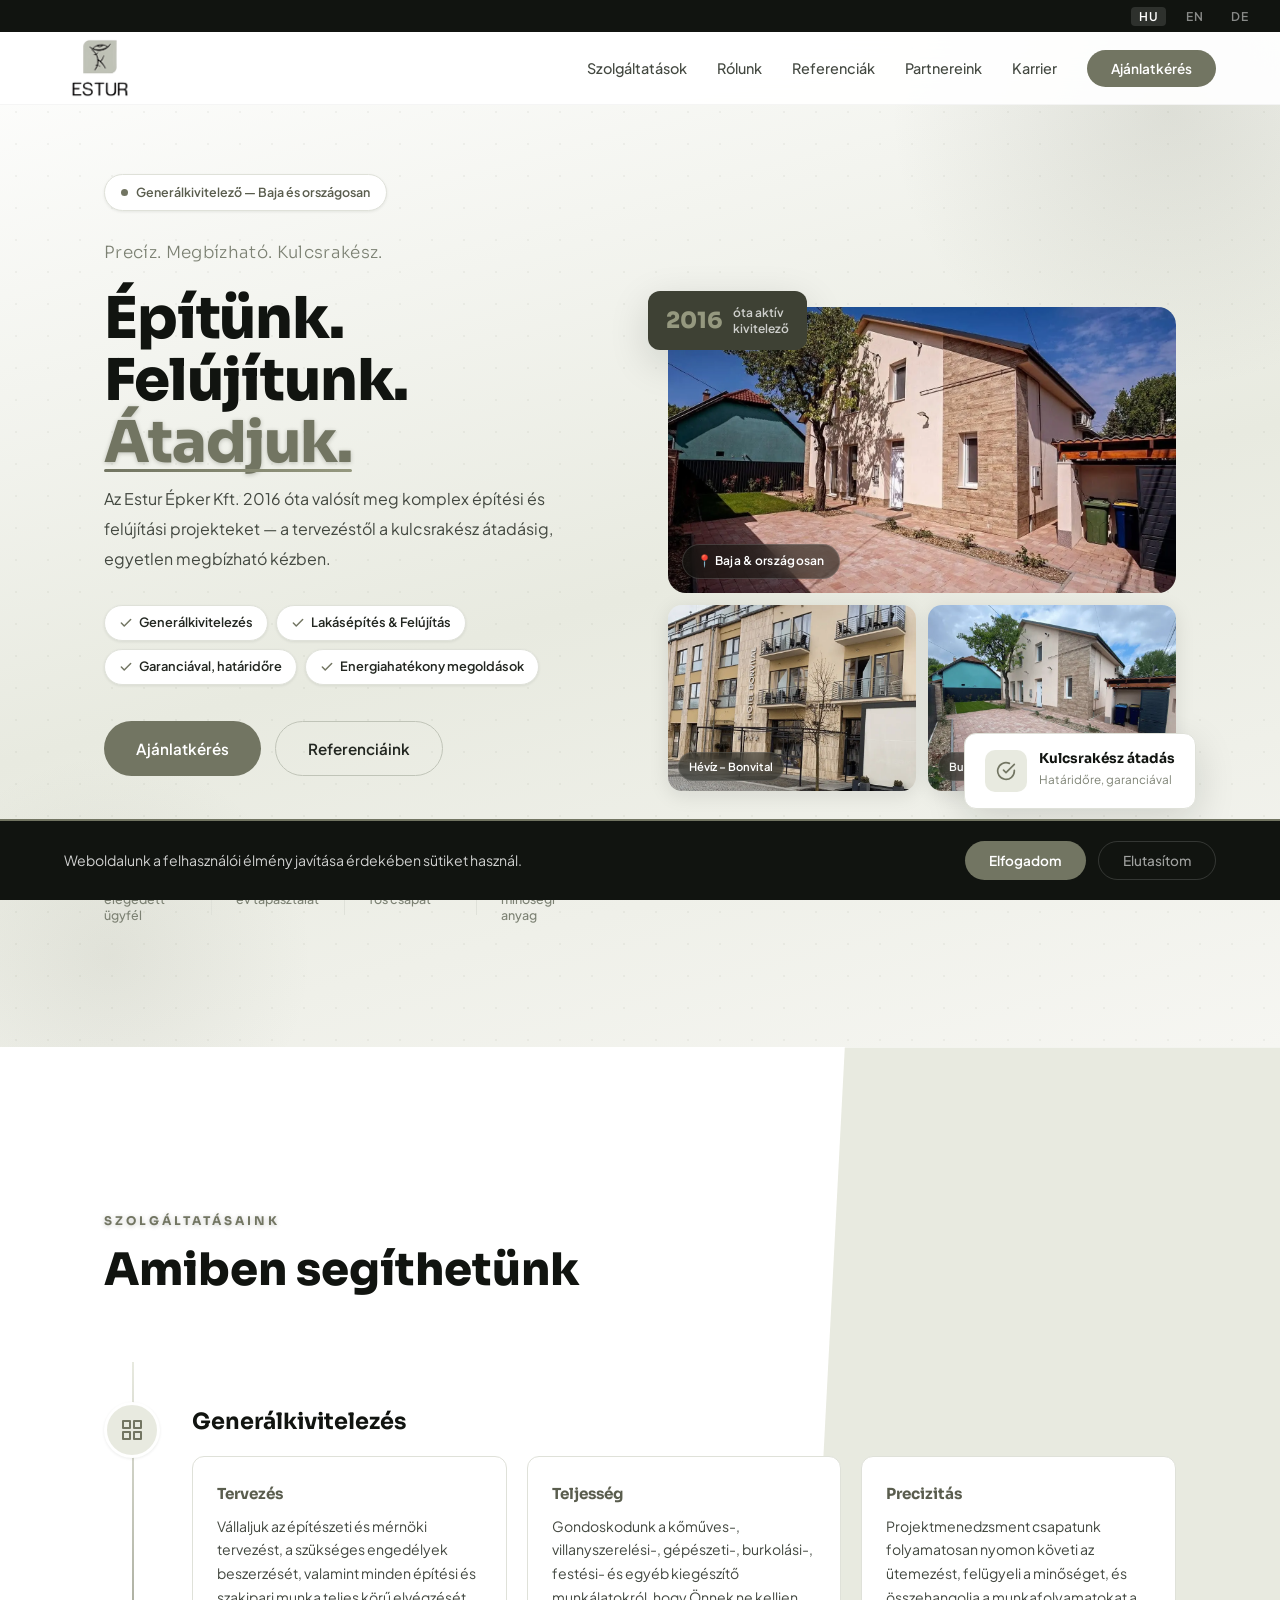
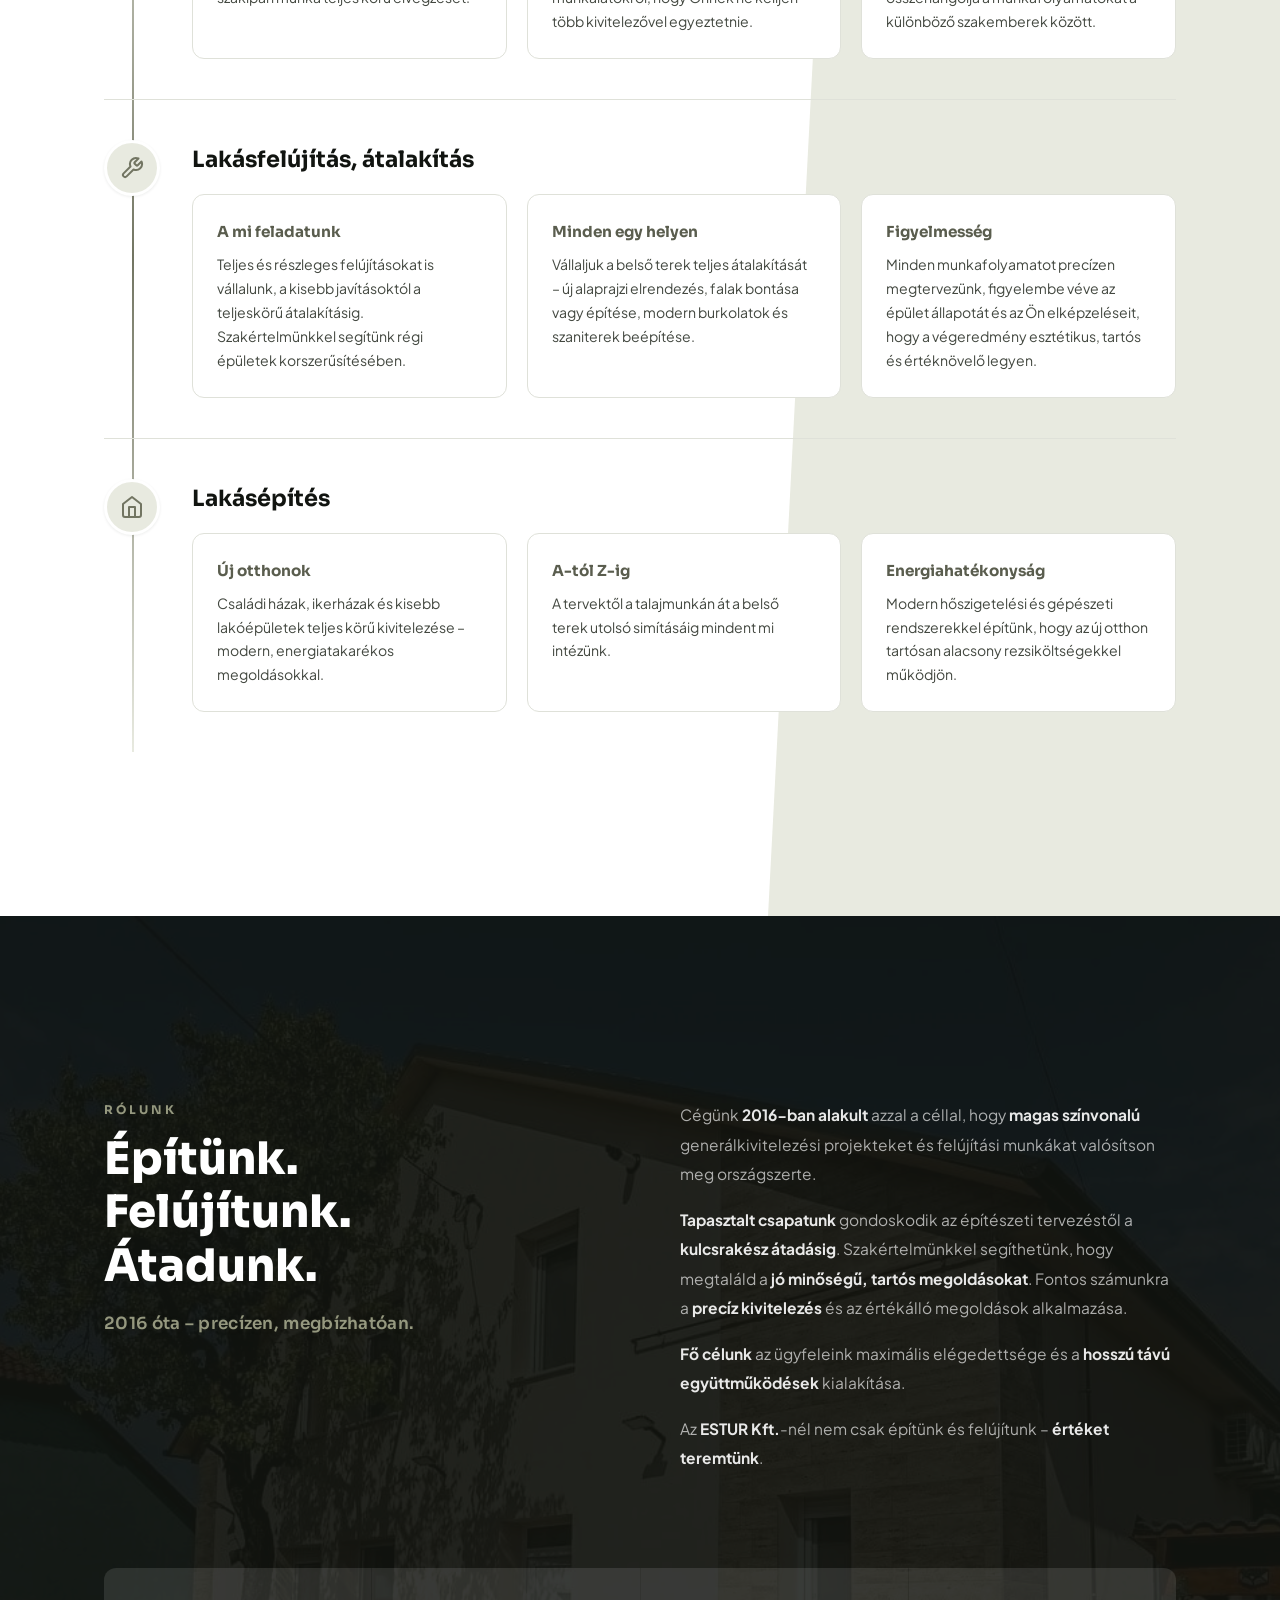
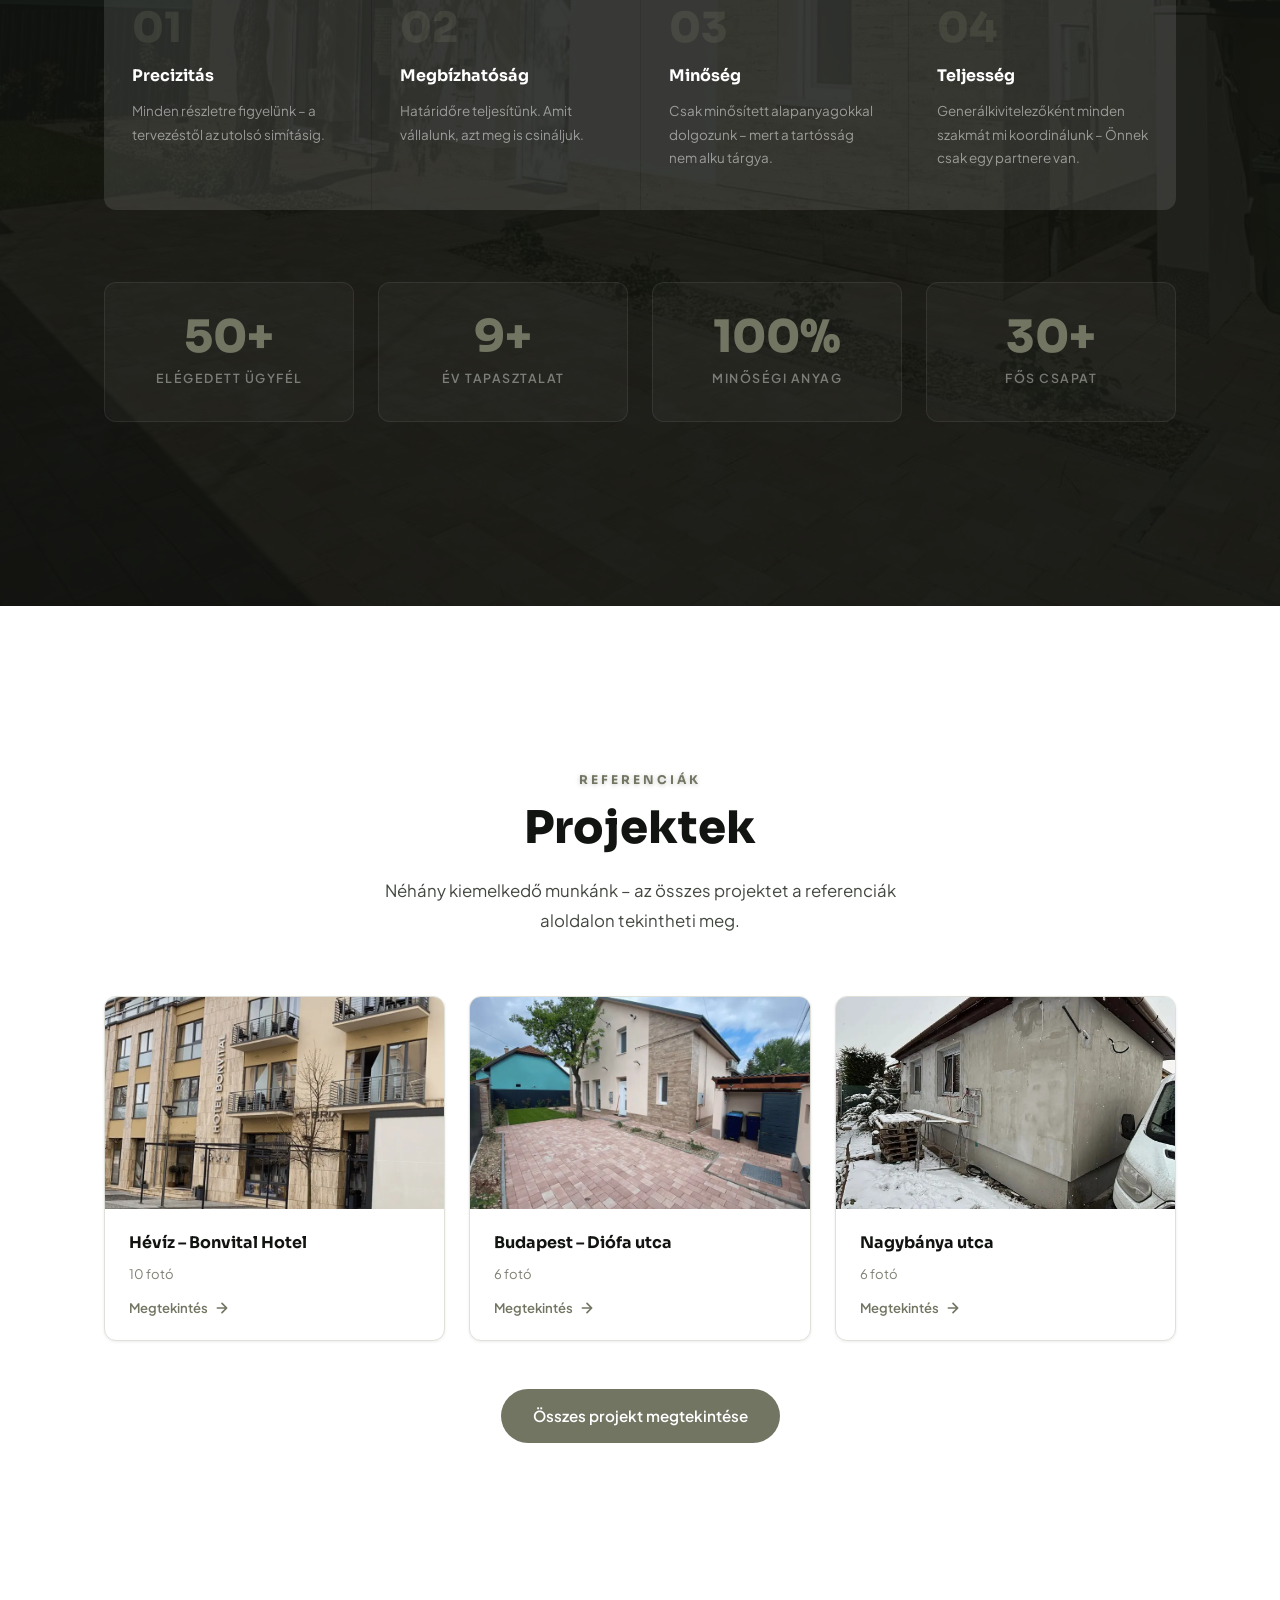
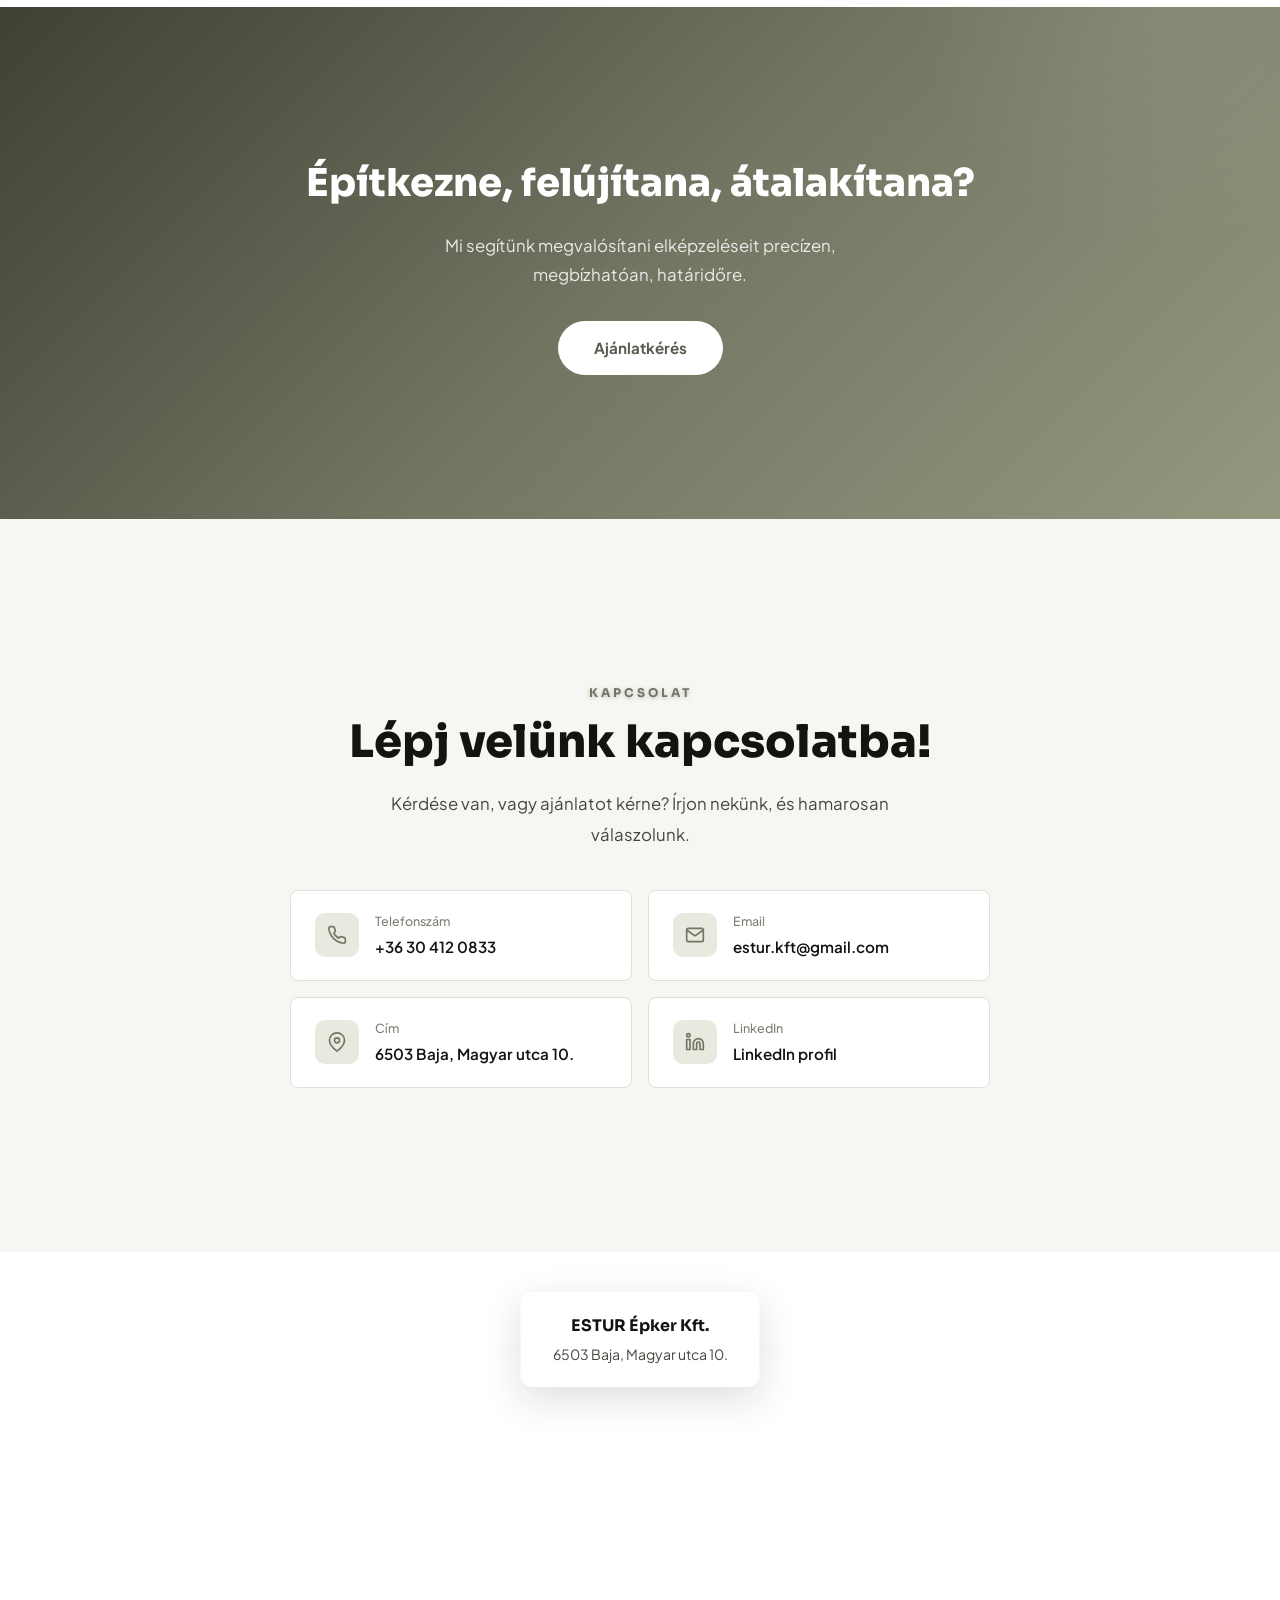
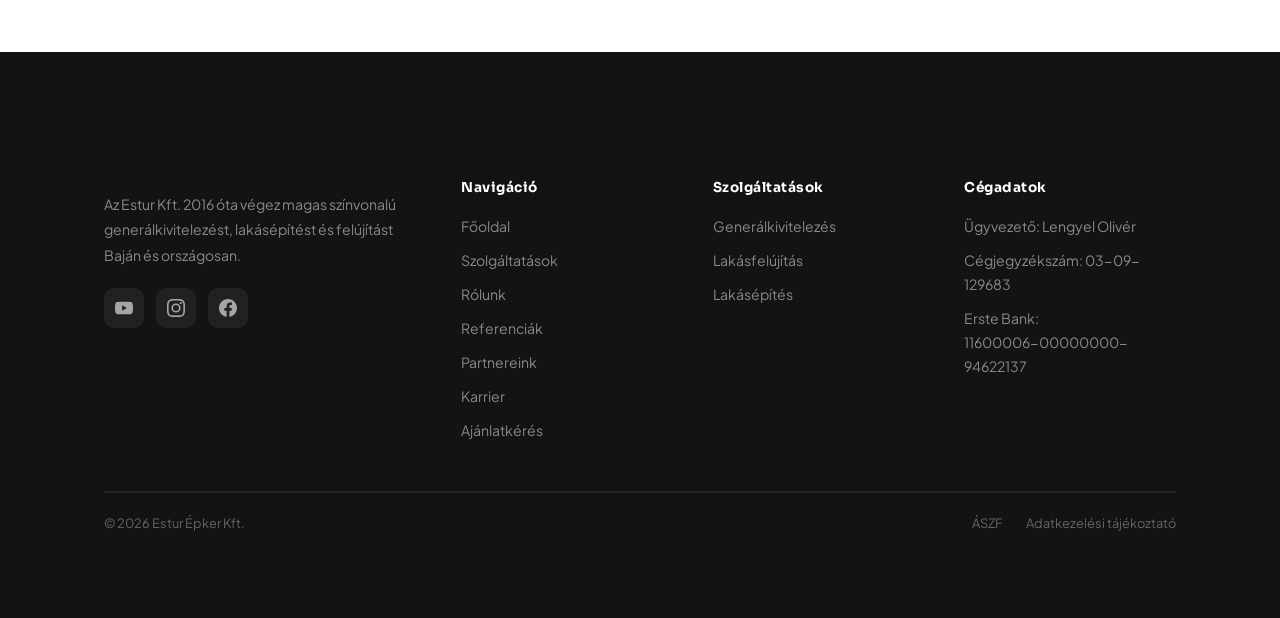
==== commit a2c182db: "javítasok" ====
--- a/index.html
+++ b/index.html
@@ -743,9 +743,25 @@
       <p class="about-tagline" data-hu="2016 óta – precízen, megbízhatóan." data-en="Since 2016 – precisely, reliably." data-de="Seit 2016 – präzise, zuverlässig.">2016 óta – precízen, megbízhatóan.</p>
     </div>
     <div class="about-right">
-      <p data-hu="Az <strong>Estur Épker Kft.</strong> 2016-ban alakult azzal a céllal, hogy <strong>magas színvonalú</strong> generálkivitelezési projekteket valósítson meg Baján és szerte az országban." data-en="<strong>Estur Épker Kft.</strong> was founded in 2016 with the goal of delivering <strong>high-quality</strong> general contracting projects in Baja and across the country." data-de="Die <strong>Estur Épker Kft.</strong> wurde 2016 gegründet, um <strong>hochwertige</strong> Generalunternehmer-Projekte in Baja und im ganzen Land zu realisieren.">Az <strong>Estur Épker Kft.</strong> 2016-ban alakult azzal a céllal, hogy <strong>magas színvonalú</strong> generálkivitelezési projekteket valósítson meg Baján és szerte az országban.</p>
-      <p data-hu="Tapasztalt csapatunk gondoskodik az építészeti tervezéstől a kulcsrakész átadásig minden lépésről – kőművestől a villanyszerelőn át a gépészig. <strong>Egyetlen kapcsolattartó, teljes felelősség.</strong>" data-en="Our experienced team handles every step from architectural planning to turnkey handover. <strong>One contact, full responsibility.</strong>" data-de="Unser erfahrenes Team kümmert sich um jeden Schritt. <strong>Ein Ansprechpartner, volle Verantwortung.</strong>">Tapasztalt csapatunk gondoskodik az építészeti tervezéstől a kulcsrakész átadásig minden lépésről – kőművestől a villanyszerelőn át a gépészig. <strong>Egyetlen kapcsolattartó, teljes felelősség.</strong></p>
-      <p data-hu="Fő célunk az ügyfeleink maximális elégedettsége és a hosszú távú együttműködések kialakítása. Nem véletlenül dolgoznak velünk újra és újra ugyanazok az ügyfelek." data-en="Our main goal is maximum client satisfaction and building long-term partnerships. It's no coincidence that clients return to us again and again." data-de="Unser Hauptziel ist die maximale Kundenzufriedenheit und der Aufbau langfristiger Partnerschaften.">Fő célunk az ügyfeleink maximális elégedettsége és a hosszú távú együttműködések kialakítása. Nem véletlenül dolgoznak velünk újra és újra ugyanazok az ügyfelek.</p>
+<p data-hu="Cégünk <strong>2016-ban alakult</strong> azzal a céllal, hogy <strong>magas színvonalú</strong> generálkivitelezési projekteket és felújítási munkákat valósítson meg országszerte."
+   data-en="Our company was <strong>founded in 2016</strong> with the goal of delivering <strong>high-quality</strong> general contracting and renovation projects nationwide."
+   data-de="Unser Unternehmen wurde <strong>2016 gegründet</strong>, um <strong>hochwertige</strong> Generalunternehmer- und Renovierungsprojekte landesweit umzusetzen.">
+</p>
+
+<p data-hu="<strong>Tapasztalt csapatunk</strong> gondoskodik az építészeti tervezéstől a <strong>kulcsrakész átadásig</strong>. Szakértelmünkkel segíthetünk, hogy megtaláld a <strong>jó minőségű, tartós megoldásokat</strong>. Fontos számunkra a <strong>precíz kivitelezés</strong> és az értékálló megoldások alkalmazása."
+   data-en="Our <strong>experienced team</strong> handles every step from architectural planning to <strong>turnkey delivery</strong>. We help you find <strong>durable, high-quality solutions</strong>, with a strong focus on <strong>precision</strong> and long-lasting results."
+   data-de="Unser <strong>erfahrenes Team</strong> kümmert sich um jeden Schritt von der Planung bis zur <strong>schlüsselfertigen Übergabe</strong>. Wir helfen Ihnen, <strong>langlebige und hochwertige Lösungen</strong> zu finden, mit Fokus auf <strong>Präzision</strong> und Wertbeständigkeit.">
+</p>
+
+<p data-hu="<strong>Fő célunk</strong> az ügyfeleink maximális elégedettsége és a <strong>hosszú távú együttműködések</strong> kialakítása."
+   data-en="Our <strong>main goal</strong> is maximum client satisfaction and building <strong>long-term partnerships</strong>."
+   data-de="Unser <strong>Hauptziel</strong> ist die maximale Kundenzufriedenheit und der Aufbau <strong>langfristiger Partnerschaften</strong>.">
+</p>
+
+<p data-hu="Az <strong>ESTUR Kft.</strong>-nél nem csak építünk és felújítunk – <strong>értéket teremtünk</strong>."
+   data-en="At <strong>ESTUR Ltd.</strong>, we don’t just build and renovate — we <strong>create value</strong>."
+   data-de="Bei <strong>ESTUR</strong> bauen und renovieren wir nicht nur – wir <strong>schaffen Werte</strong>.">
+</p>
     </div>
   </div>
   <div class="about-pillars reveal">
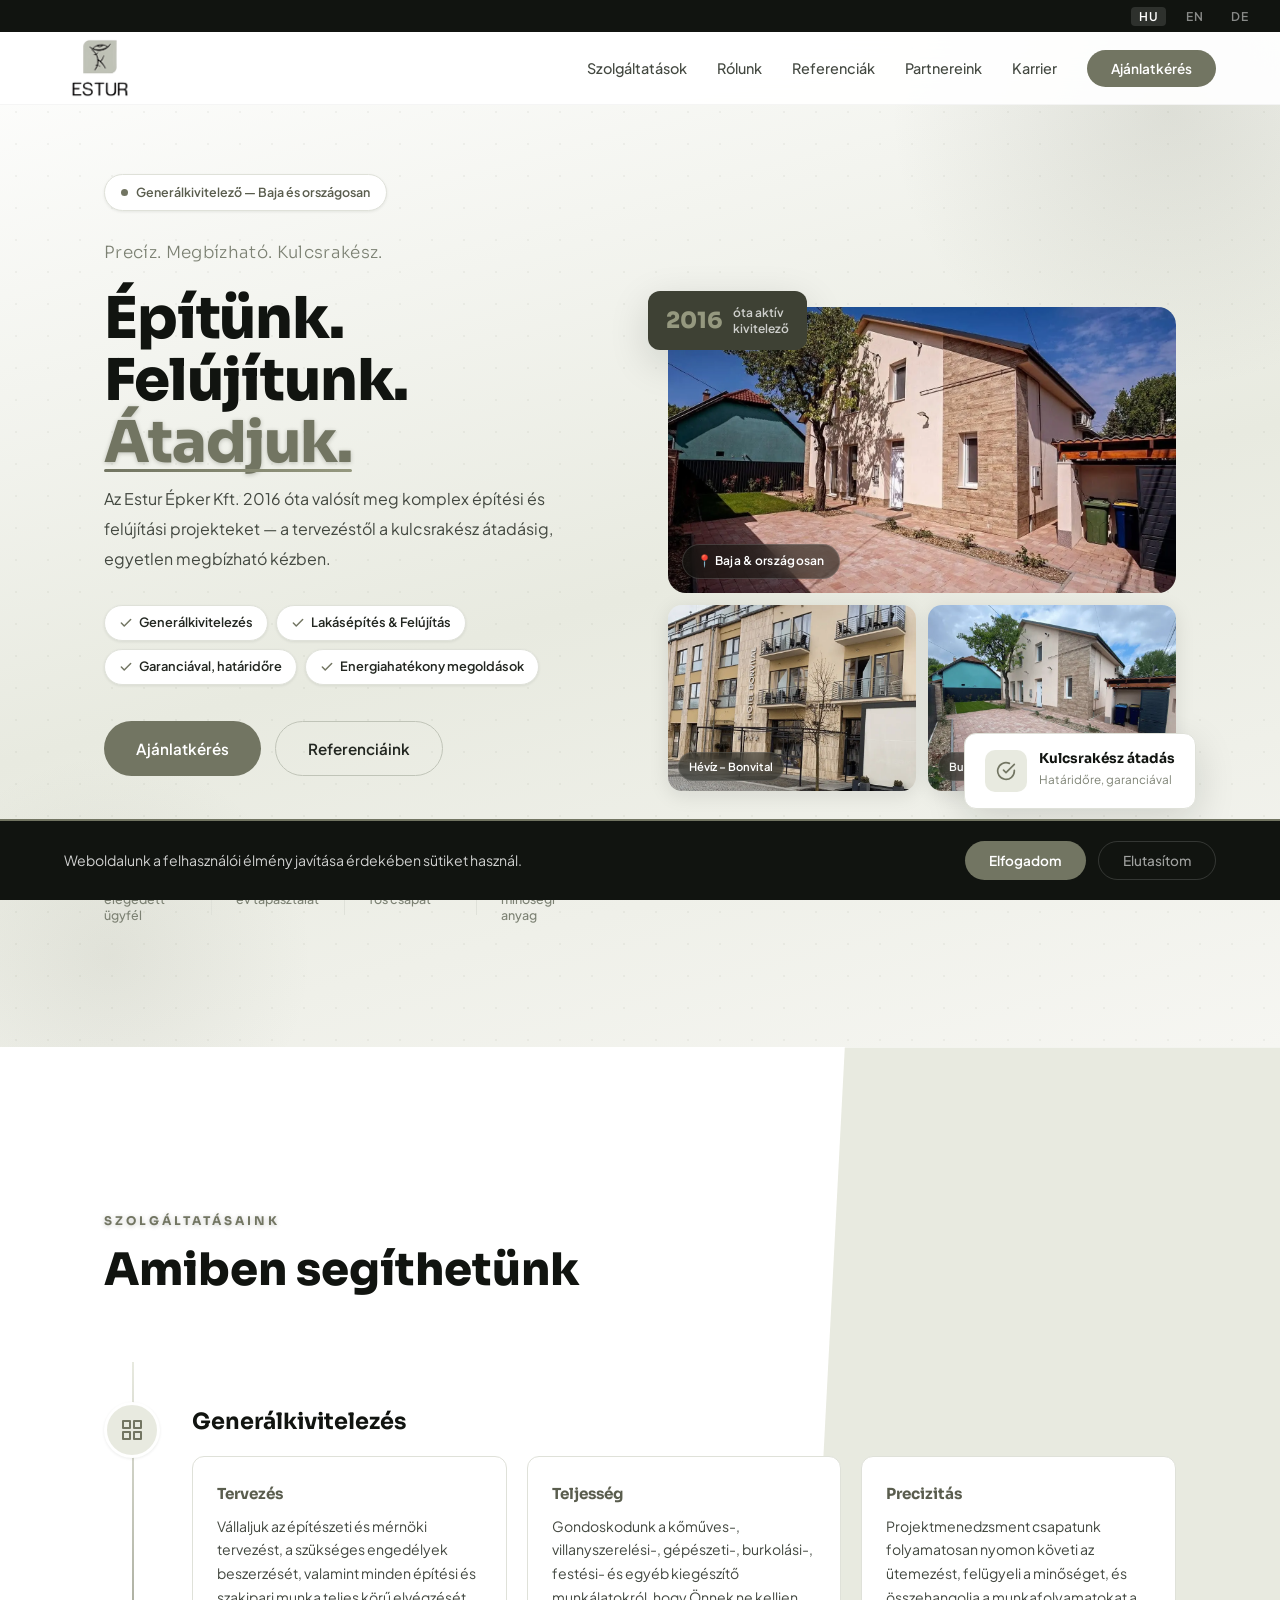
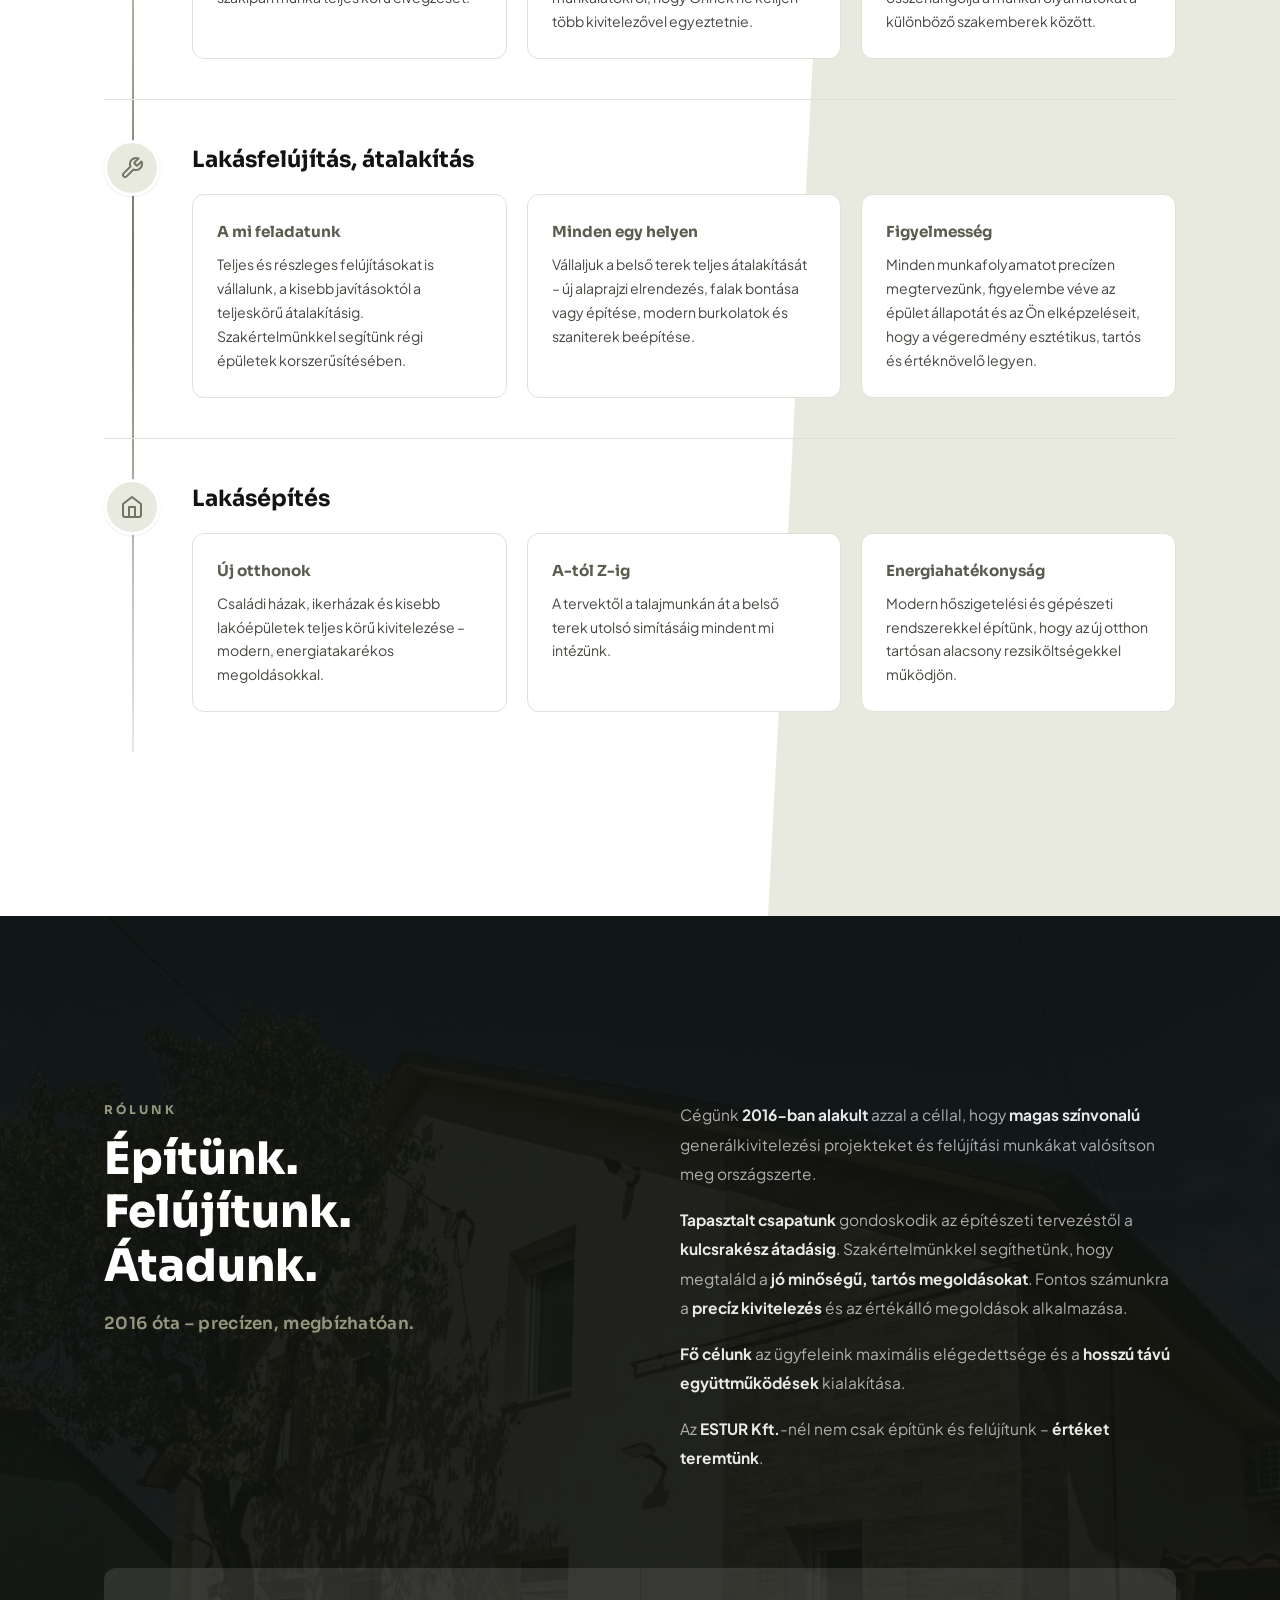
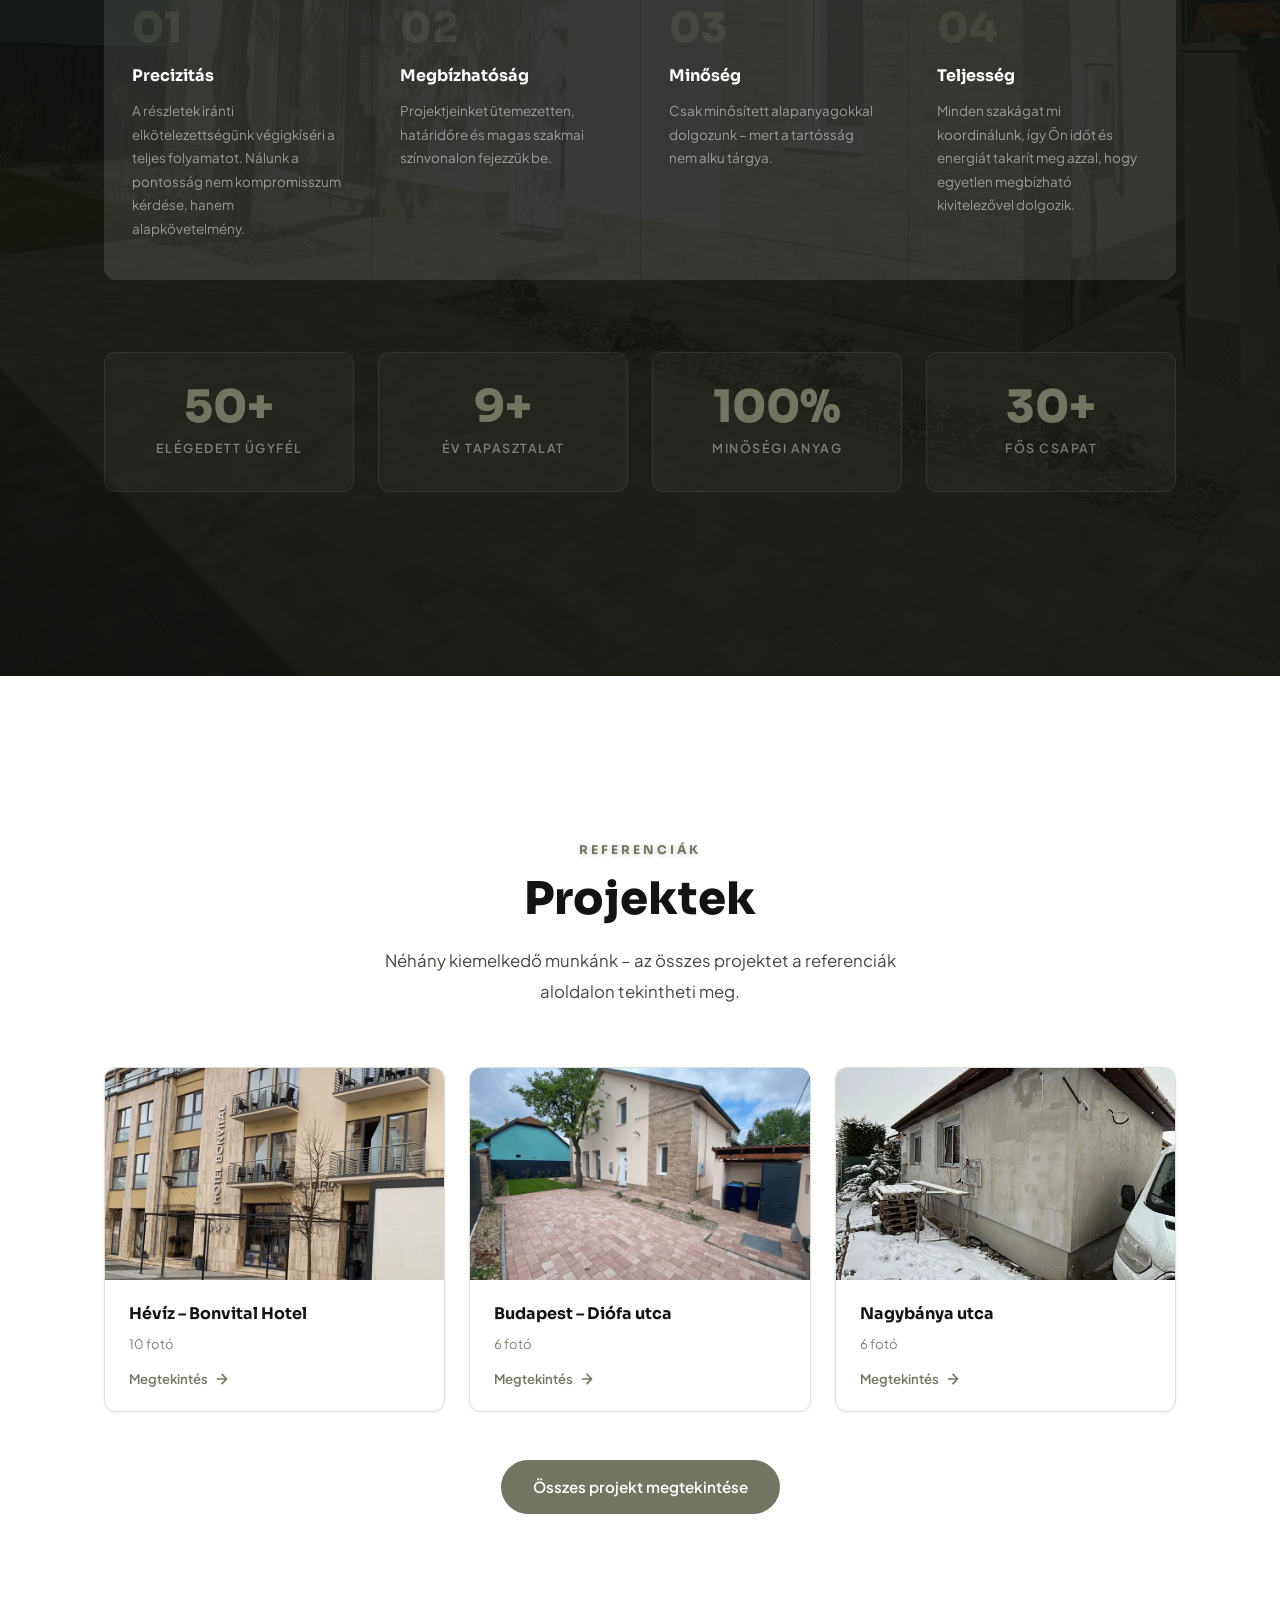
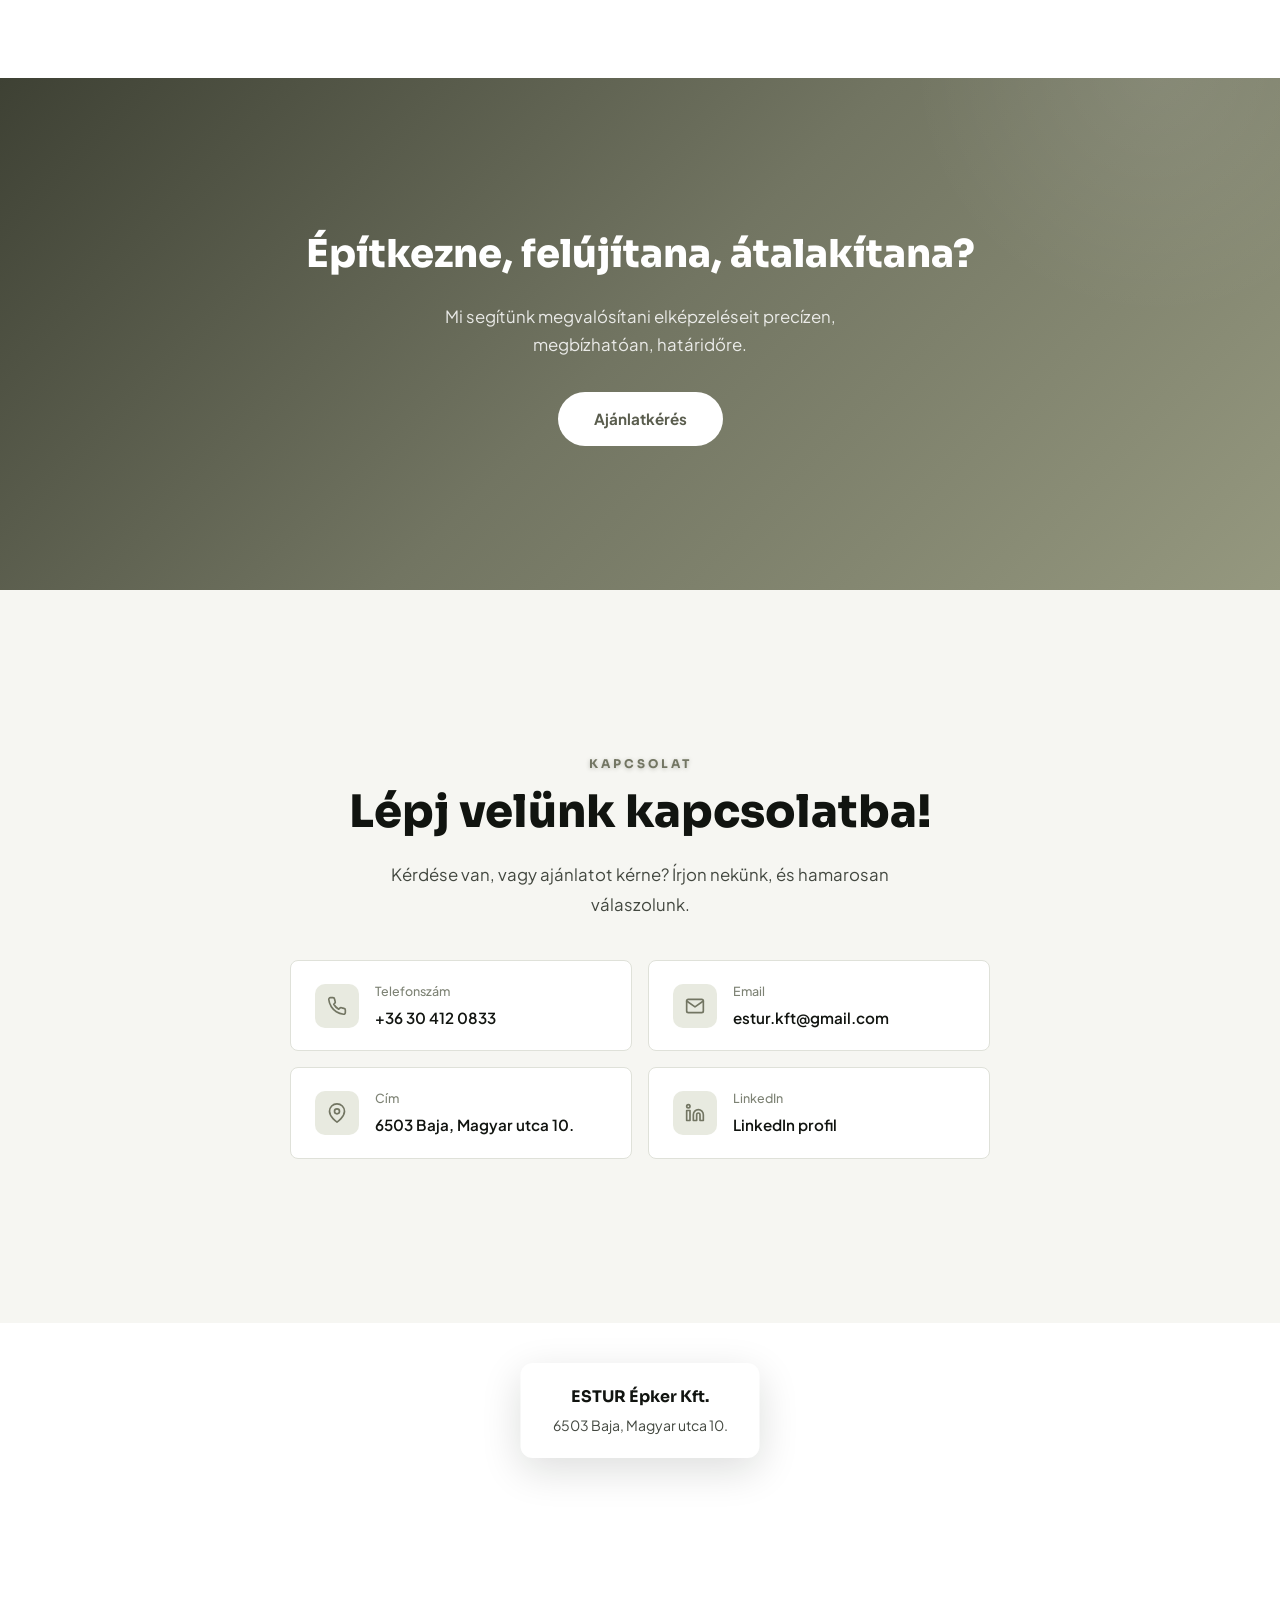
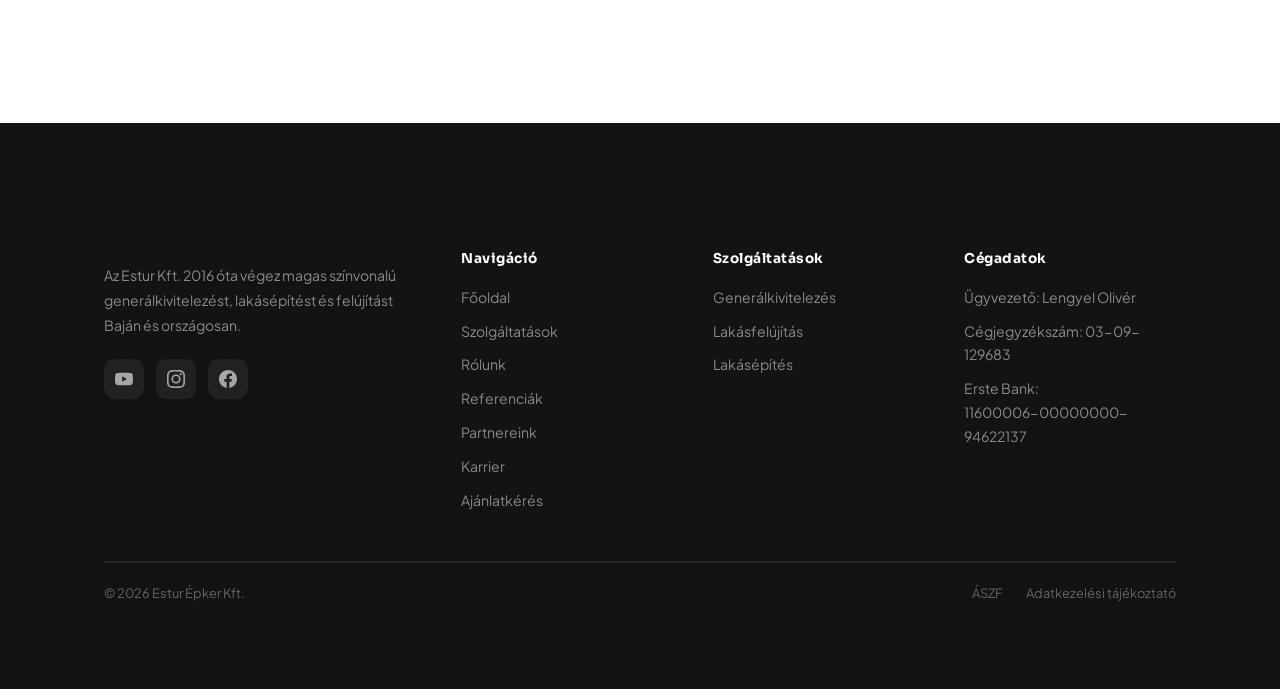
==== commit 97fadde8: "Kobu tervet még javítani kell" ====
--- a/index.html
+++ b/index.html
@@ -765,11 +765,35 @@
     </div>
   </div>
   <div class="about-pillars reveal">
-    <div class="about-pillar"><div class="pillar-num">01</div><div class="pillar-title" data-hu="Precizitás" data-en="Precision" data-de="Präzision">Precizitás</div><p class="pillar-text" data-hu="Minden részletre figyelünk – a tervezéstől az utolsó simításig." data-en="We pay attention to every detail – from planning to the final touch." data-de="Wir achten auf jedes Detail – von der Planung bis zum letzten Schliff.">Minden részletre figyelünk – a tervezéstől az utolsó simításig.</p></div>
-    <div class="about-pillar"><div class="pillar-num">02</div><div class="pillar-title" data-hu="Megbízhatóság" data-en="Reliability" data-de="Zuverlässigkeit">Megbízhatóság</div><p class="pillar-text" data-hu="Határidőre teljesítünk. Amit vállalunk, azt meg is csináljuk." data-en="We deliver on time. What we commit to, we deliver." data-de="Wir liefern pünktlich. Was wir versprechen, das halten wir auch.">Határidőre teljesítünk. Amit vállalunk, azt meg is csináljuk.</p></div>
-    <div class="about-pillar"><div class="pillar-num">03</div><div class="pillar-title" data-hu="Minőség" data-en="Quality" data-de="Qualität">Minőség</div><p class="pillar-text" data-hu="Csak minősített alapanyagokkal dolgozunk – mert a tartósság nem alku tárgya." data-en="We only use certified materials – because durability is non-negotiable." data-de="Wir verwenden nur zertifizierte Materialien – Haltbarkeit ist nicht verhandelbar.">Csak minősített alapanyagokkal dolgozunk – mert a tartósság nem alku tárgya.</p></div>
-    <div class="about-pillar"><div class="pillar-num">04</div><div class="pillar-title" data-hu="Teljesség" data-en="Completeness" data-de="Vollständigkeit">Teljesség</div><p class="pillar-text" data-hu="Generálkivitelezőként minden szakmát mi koordinálunk – Önnek csak egy partnere van." data-en="As general contractors, we coordinate every trade – you have just one partner." data-de="Als Generalunternehmer koordinieren wir alle Gewerke – Sie haben nur einen Partner.">Generálkivitelezőként minden szakmát mi koordinálunk – Önnek csak egy partnere van.</p></div>
-  </div>
+<div class="about-pillar">
+  <div class="pillar-num">01</div>
+  <div class="pillar-title" data-hu="Precizitás" data-en="Precision" data-de="Präzision">Precizitás</div>
+  <p class="pillar-text"
+     data-hu="A részletek iránti elkötelezettségünk végigkíséri a teljes folyamatot. Nálunk a pontosság nem kompromisszum kérdése, hanem alapkövetelmény."
+     data-en="Our commitment to detail accompanies the entire process. For us, precision is not a matter of compromise, but a fundamental requirement."
+     data-de="Unser Engagement für Details begleitet den gesamten Prozess. Für uns ist Präzision keine Frage des Kompromisses, sondern eine Grundanforderung.">
+     A részletek iránti elkötelezettségünk végigkíséri a teljes folyamatot. Nálunk a pontosság nem kompromisszum kérdése, hanem alapkövetelmény.
+  </p>
+</div><div class="about-pillar">
+  <div class="pillar-num">02</div>
+  <div class="pillar-title" data-hu="Megbízhatóság" data-en="Reliability" data-de="Zuverlässigkeit">Megbízhatóság</div>
+  <p class="pillar-text"
+     data-hu="Projektjeinket ütemezetten, határidőre és magas szakmai színvonalon fejezzük be."
+     data-en="We complete our projects on schedule, on time, and to a high professional standard."
+     data-de="Wir schließen unsere Projekte planmäßig, termingerecht und auf hohem fachlichen Niveau ab.">
+     Projektjeinket ütemezetten, határidőre és magas szakmai színvonalon fejezzük be.
+  </p>
+</div>    <div class="about-pillar"><div class="pillar-num">03</div><div class="pillar-title" data-hu="Minőség" data-en="Quality" data-de="Qualität">Minőség</div><p class="pillar-text" data-hu="Csak minősített alapanyagokkal dolgozunk – mert a tartósság nem alku tárgya." data-en="We only use certified materials – because durability is non-negotiable." data-de="Wir verwenden nur zertifizierte Materialien – Haltbarkeit ist nicht verhandelbar.">Csak minősített alapanyagokkal dolgozunk – mert a tartósság nem alku tárgya.</p></div>
+<div class="about-pillar">
+  <div class="pillar-num">04</div>
+  <div class="pillar-title" data-hu="Teljesség" data-en="Completeness" data-de="Vollständigkeit">Teljesség</div>
+  <p class="pillar-text"
+     data-hu="Minden szakágat mi koordinálunk, így Ön időt és energiát takarít meg azzal, hogy egyetlen megbízható kivitelezővel dolgozik."
+     data-en="We coordinate all trades, so you save time and energy by working with a single reliable contractor."
+     data-de="Wir koordinieren alle Gewerke, sodass Sie Zeit und Energie sparen, indem Sie mit einem einzigen zuverlässigen Auftragnehmer zusammenarbeiten.">
+     Minden szakágat mi koordinálunk, így Ön időt és energiát takarít meg azzal, hogy egyetlen megbízható kivitelezővel dolgozik.
+  </p>
+</div>  </div>
   <div class="about-bottom reveal">
     <div class="about-stat"><div class="about-stat-num">50+</div><div class="about-stat-label" data-hu="Elégedett ügyfél" data-en="Satisfied Clients" data-de="Zufriedene Kunden">Elégedett ügyfél</div></div>
     <div class="about-stat"><div class="about-stat-num">9+</div><div class="about-stat-label" data-hu="Év tapasztalat" data-en="Years Experience" data-de="Jahre Erfahrung">Év tapasztalat</div></div>
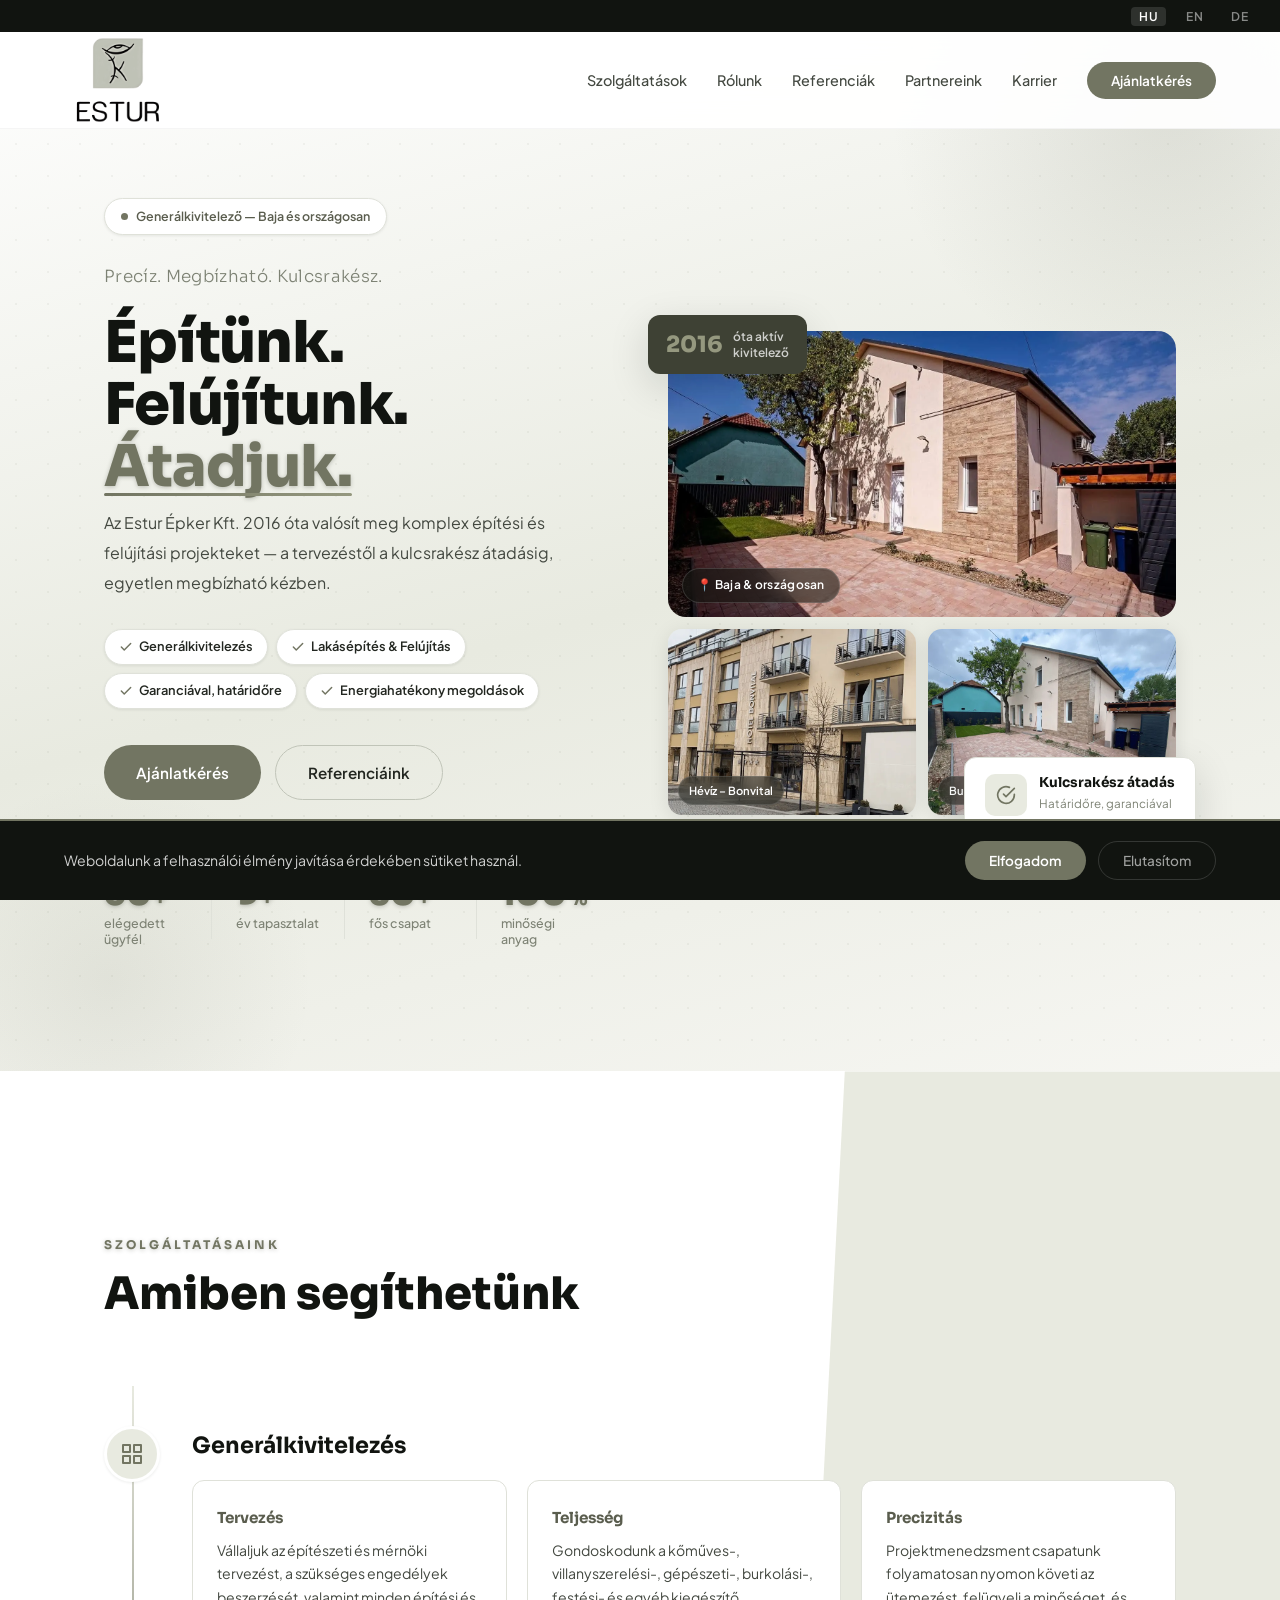
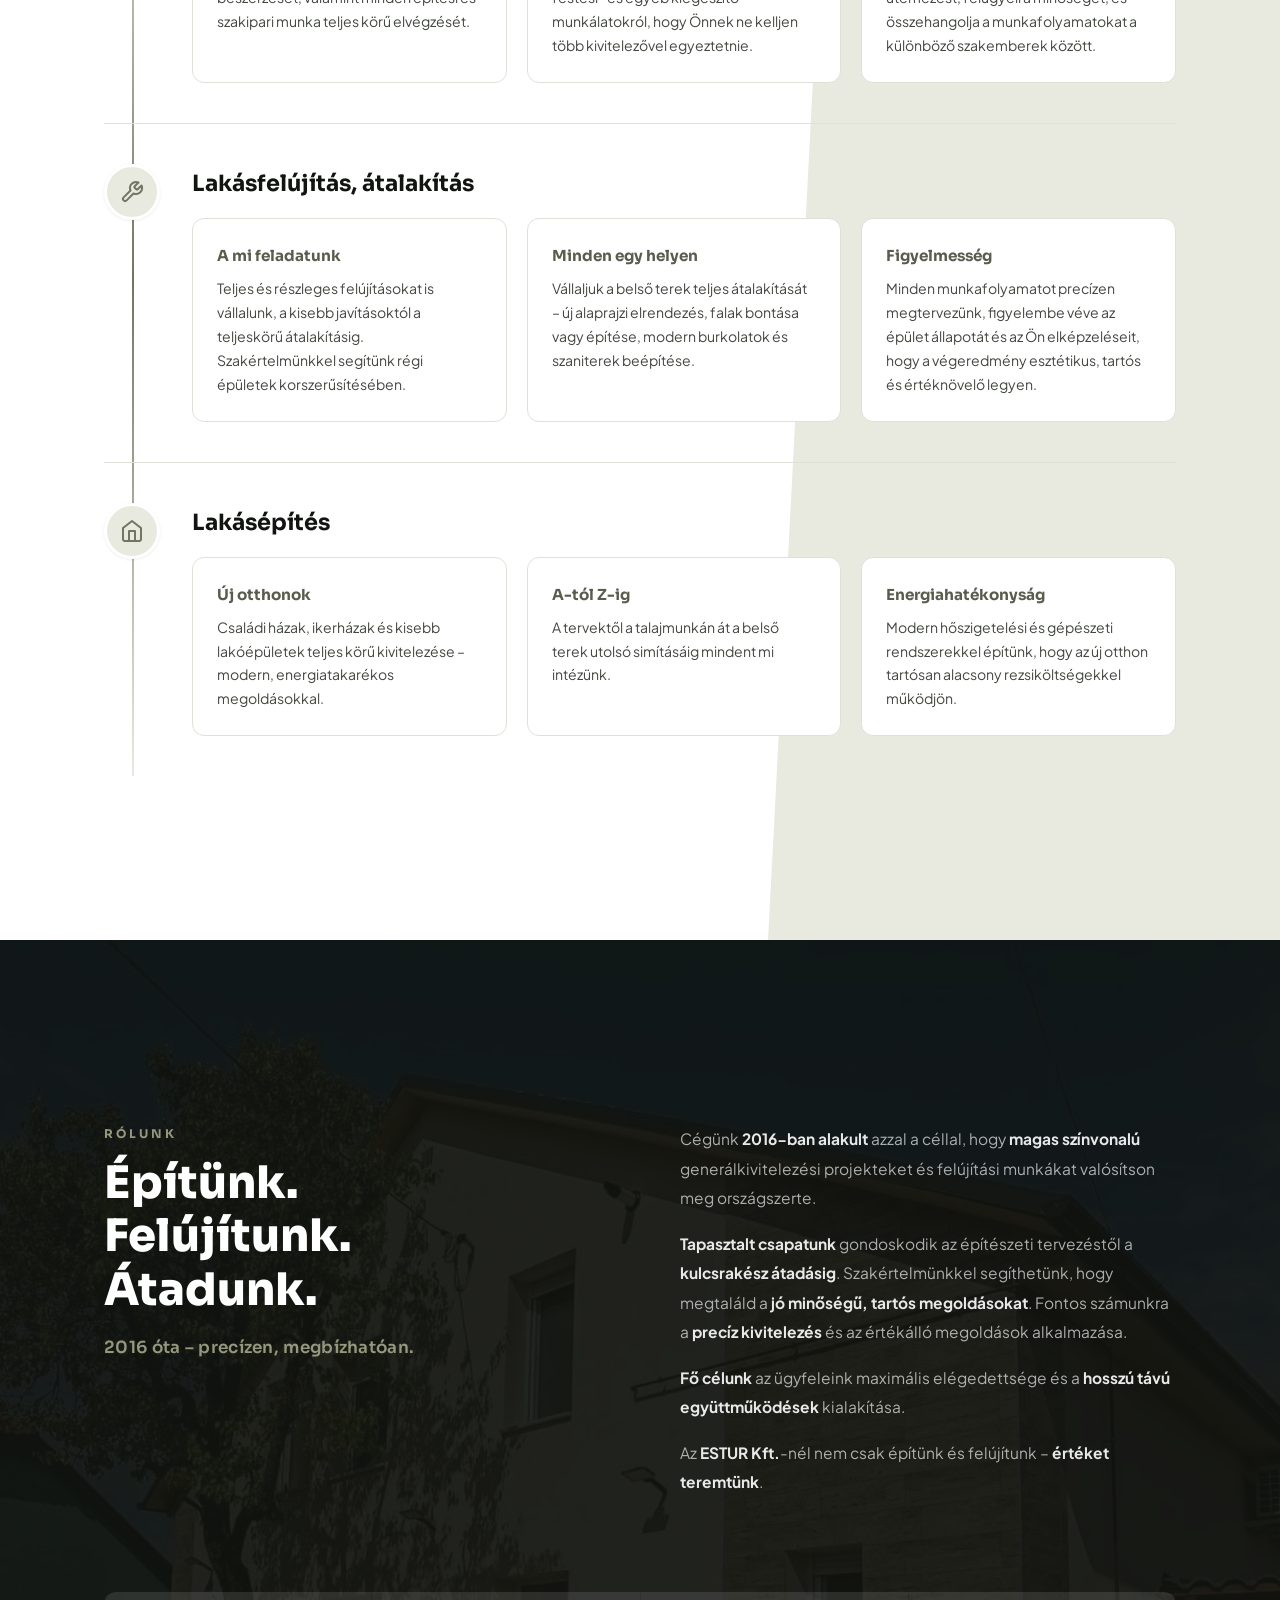
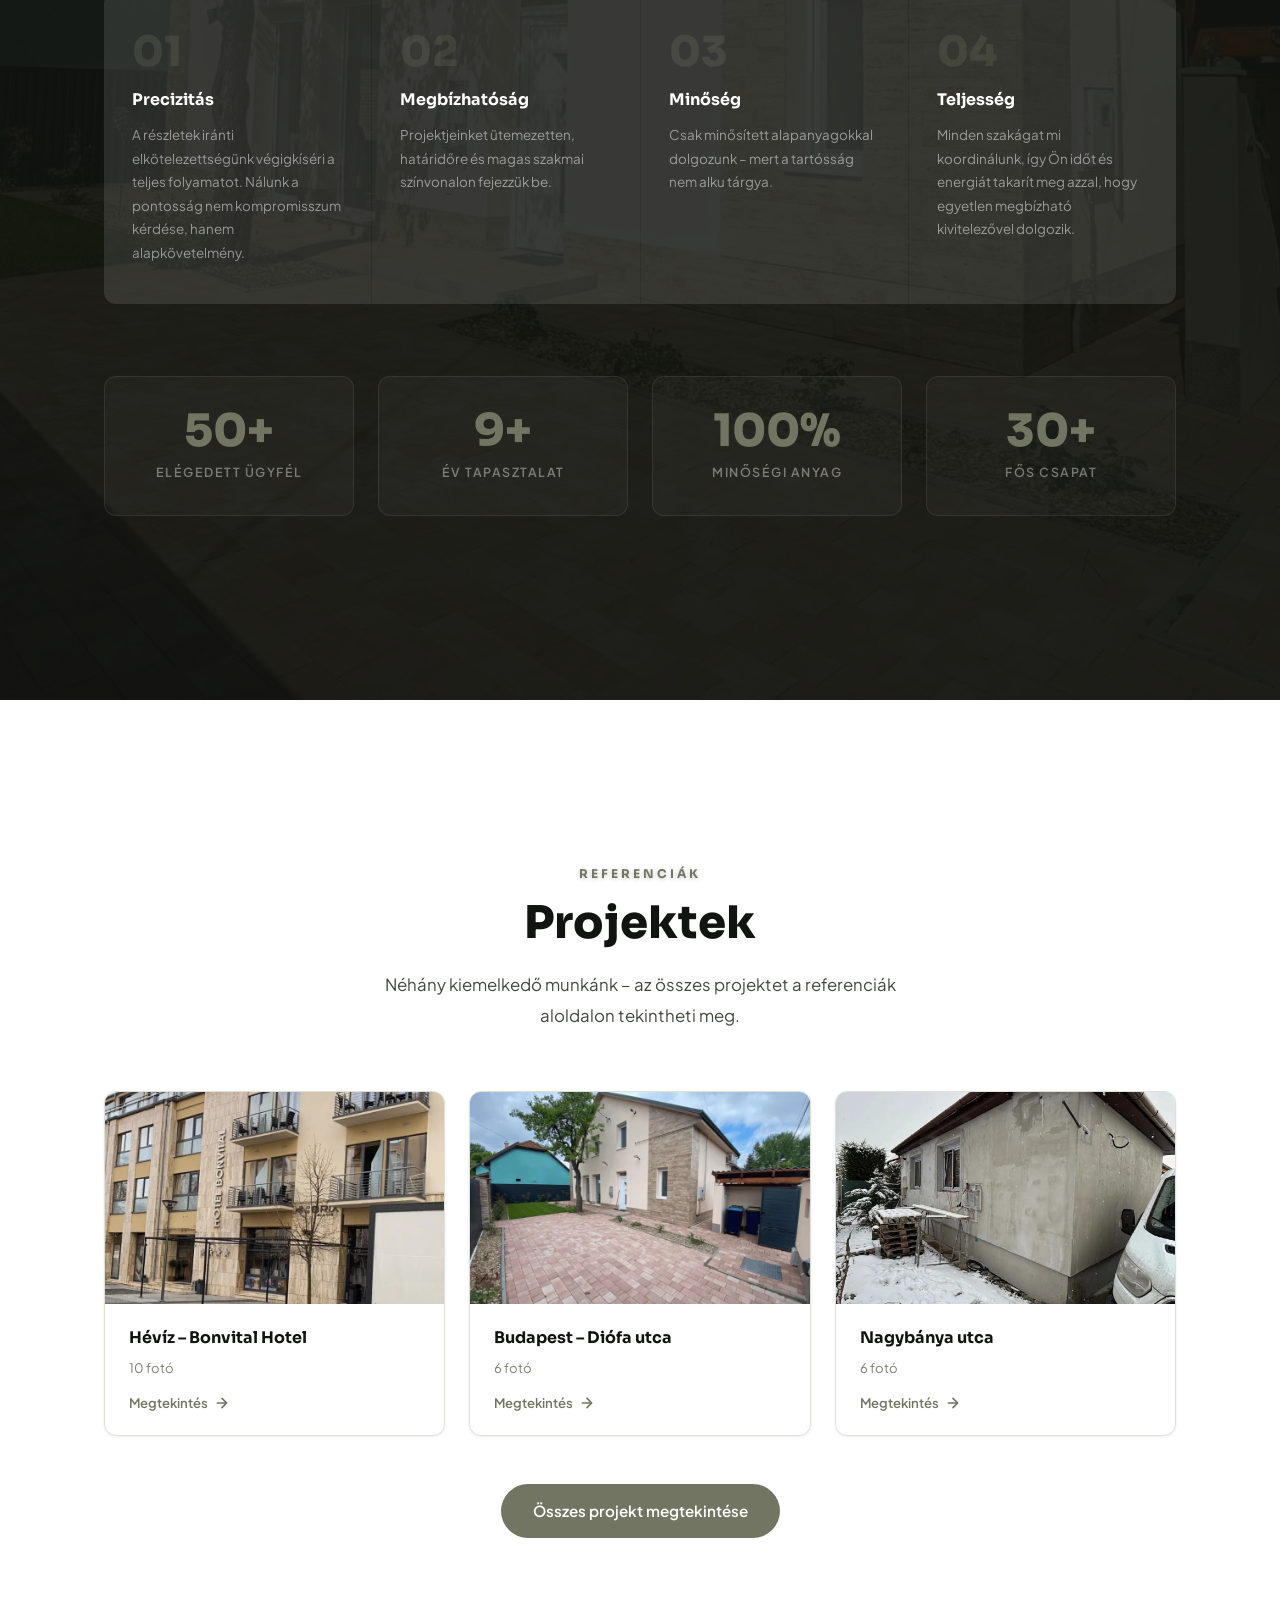
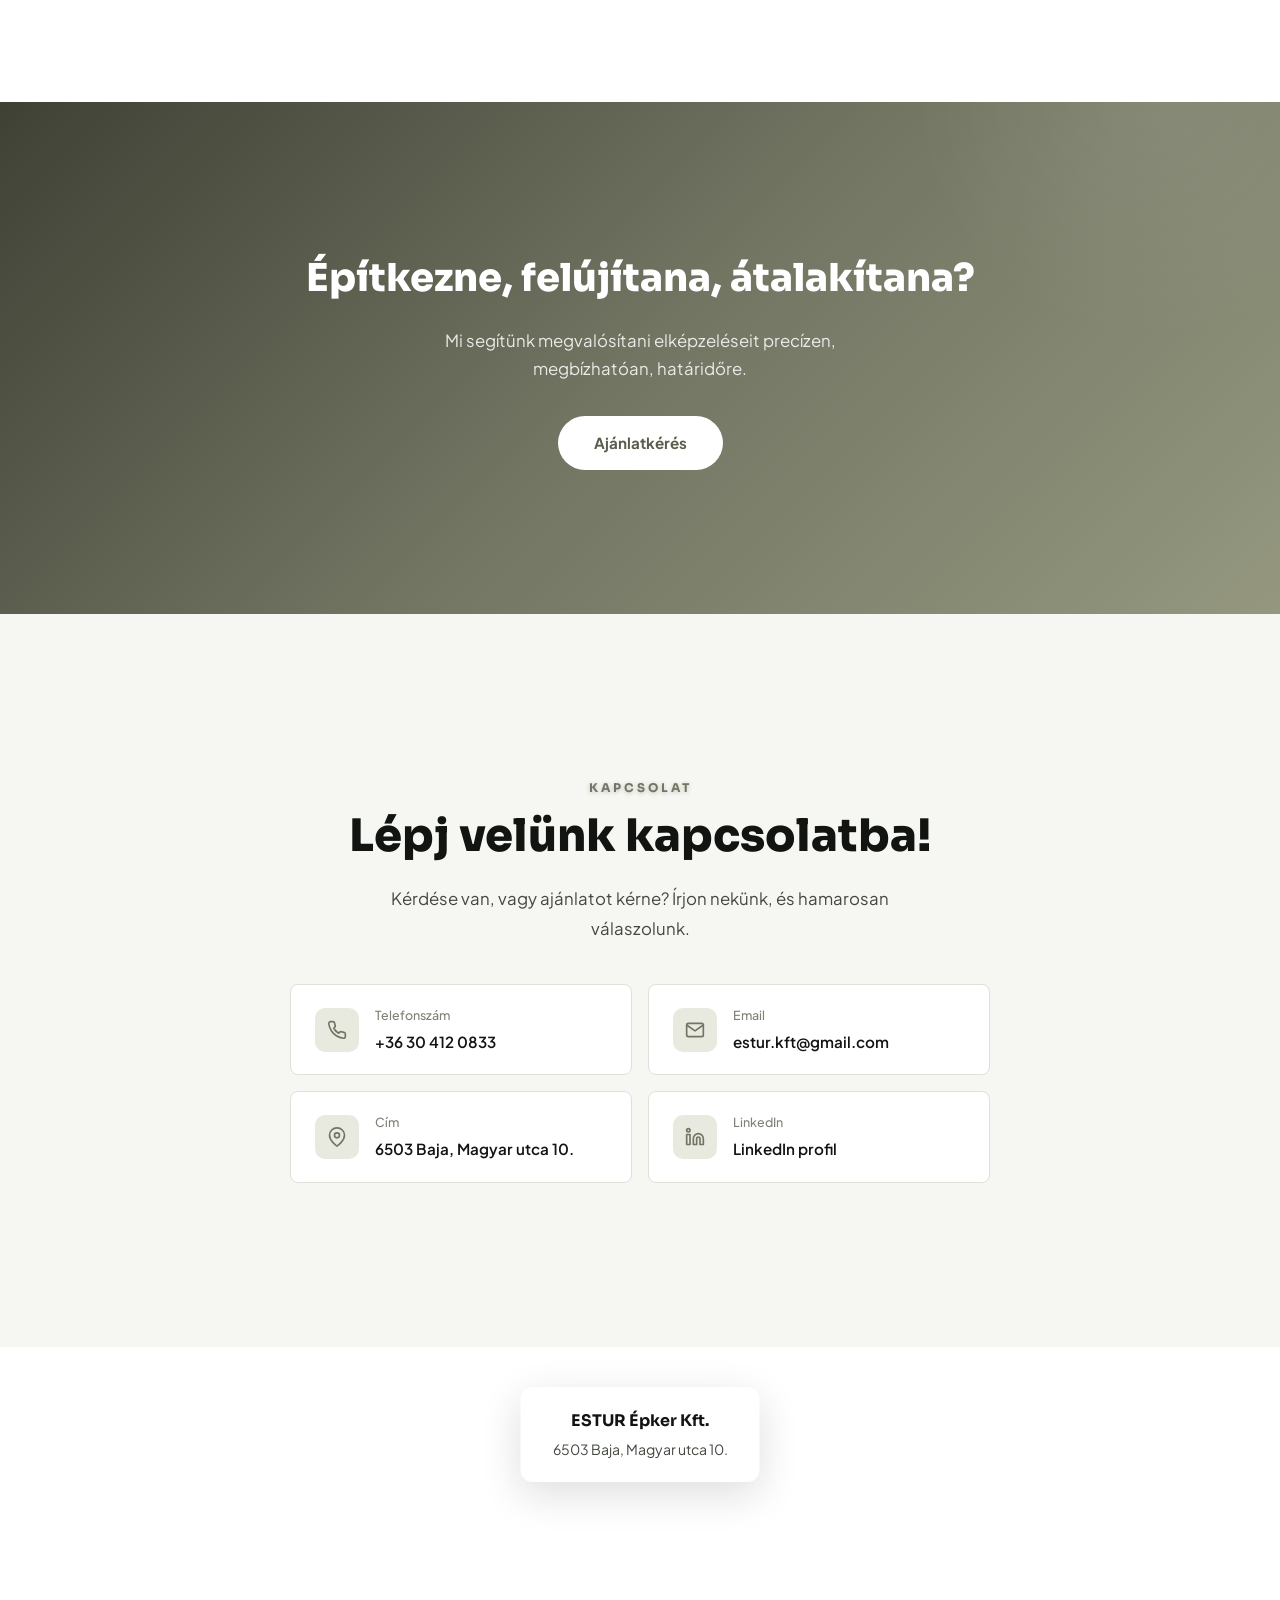
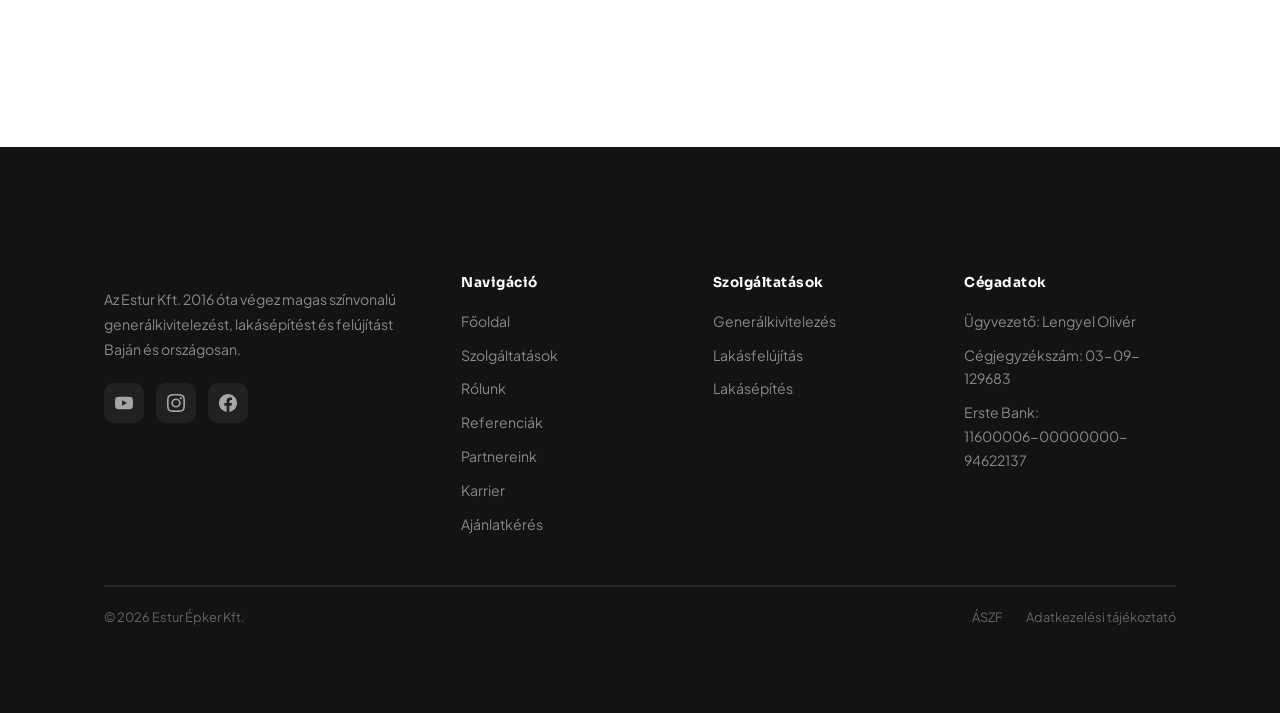
==== commit 439fc0c9: "javítasok" ====
--- a/index.html
+++ b/index.html
@@ -13,6 +13,11 @@
 /* ════════════════════════════════
    HERO
 ════════════════════════════════ */
+
+
+.nav-inner{display:flex;align-items:center;justify-content:space-between;height:96px;max-width:1200px;margin:0 auto;padding:0 24px}
+
+
 .hero {
   min-height: 100vh;
   display: flex;
@@ -20,7 +25,7 @@
   position: relative;
   overflow: hidden;
   background: linear-gradient(165deg, var(--white) 0%, var(--sage-subtle) 55%, var(--cream) 100%);
-  padding-top: 110px;
+  padding-top: 134px;
   padding-bottom: 60px;
 }
 
@@ -480,7 +485,7 @@
   .contact-info-cards{grid-template-columns:1fr}
 }
 @media(max-width:640px){
-  .hero{padding-top:96px}
+  .hero{padding-top:116px}
   .hero-stats{gap:0}
   .hero-stat{padding:0 14px}
   .hero-stat-num{font-size:1.6rem}
--- a/assets/css/estur.css
+++ b/assets/css/estur.css
@@ -57,9 +57,9 @@
 /* ── Navbar ── */
 .navbar{position:fixed;top:32px;left:0;right:0;z-index:1000;background:rgba(255,255,255,.92);backdrop-filter:blur(20px);-webkit-backdrop-filter:blur(20px);border-bottom:1px solid rgba(0,0,0,.04);transition:var(--tr)}
 .navbar.scrolled{box-shadow:var(--shadow-sm)}
-.nav-inner{display:flex;align-items:center;justify-content:space-between;height:72px;max-width:1200px;margin:0 auto;padding:0 24px}
+.nav-inner{display:flex;align-items:center;justify-content:space-between;height:96px;max-width:1200px;margin:0 auto;padding:0 24px}
 .nav-logo{display:flex;align-items:center;gap:10px;text-decoration:none}
-.nav-logo img{height:60px;width:auto}
+.nav-logo img{height:90px;width:auto}
 .nav-links{display:flex;align-items:center;gap:30px;list-style:none}
 .nav-links a{text-decoration:none;color:var(--gray-600);font-size:.9rem;font-weight:500;transition:var(--tr);position:relative}
 .nav-links a::after{content:'';position:absolute;bottom:-4px;left:0;width:0;height:2px;background:var(--sage);transition:var(--tr)}
@@ -129,8 +129,8 @@
 
 .mobile-close {
   position: absolute;
-  top: 45px;
-  right: 45px;
+  top: 60px;
+  right: 38px;
   width: 44px;
   height: 44px;
   background: rgba(255,255,255,.07);
